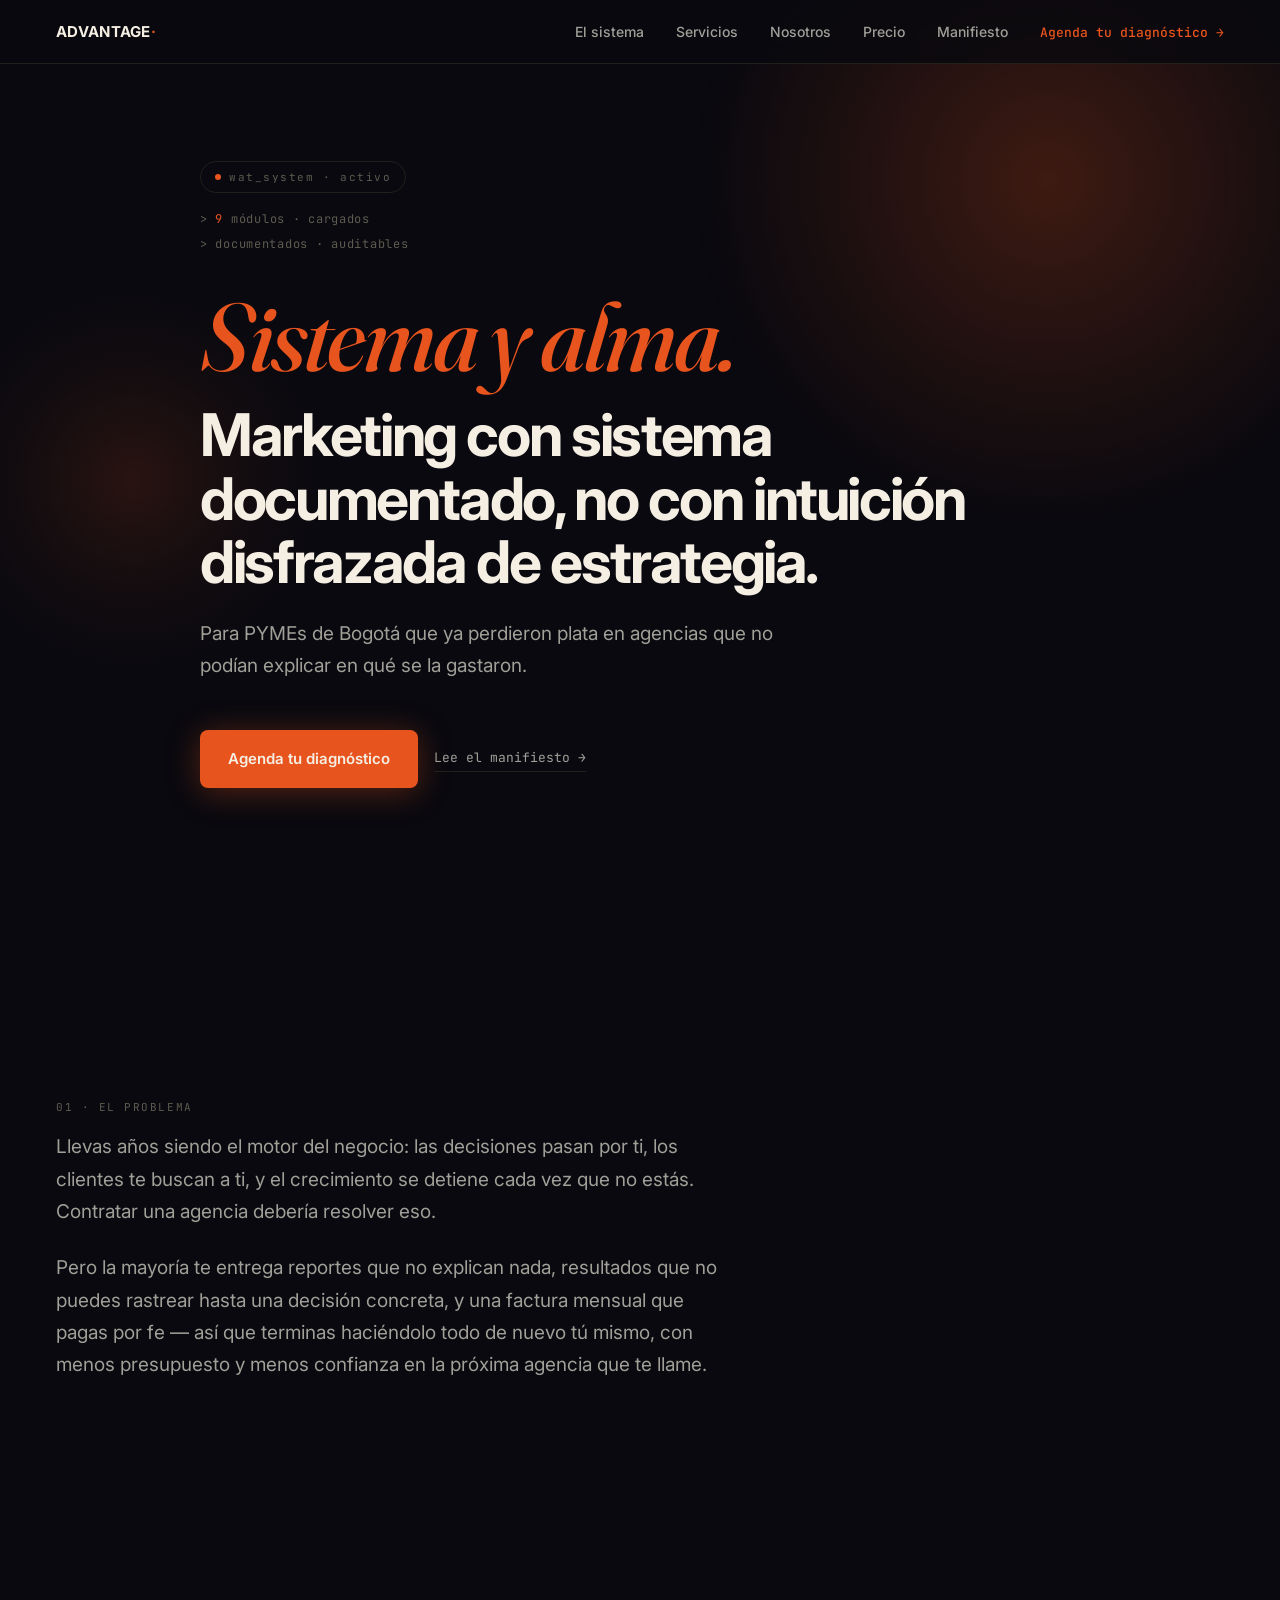
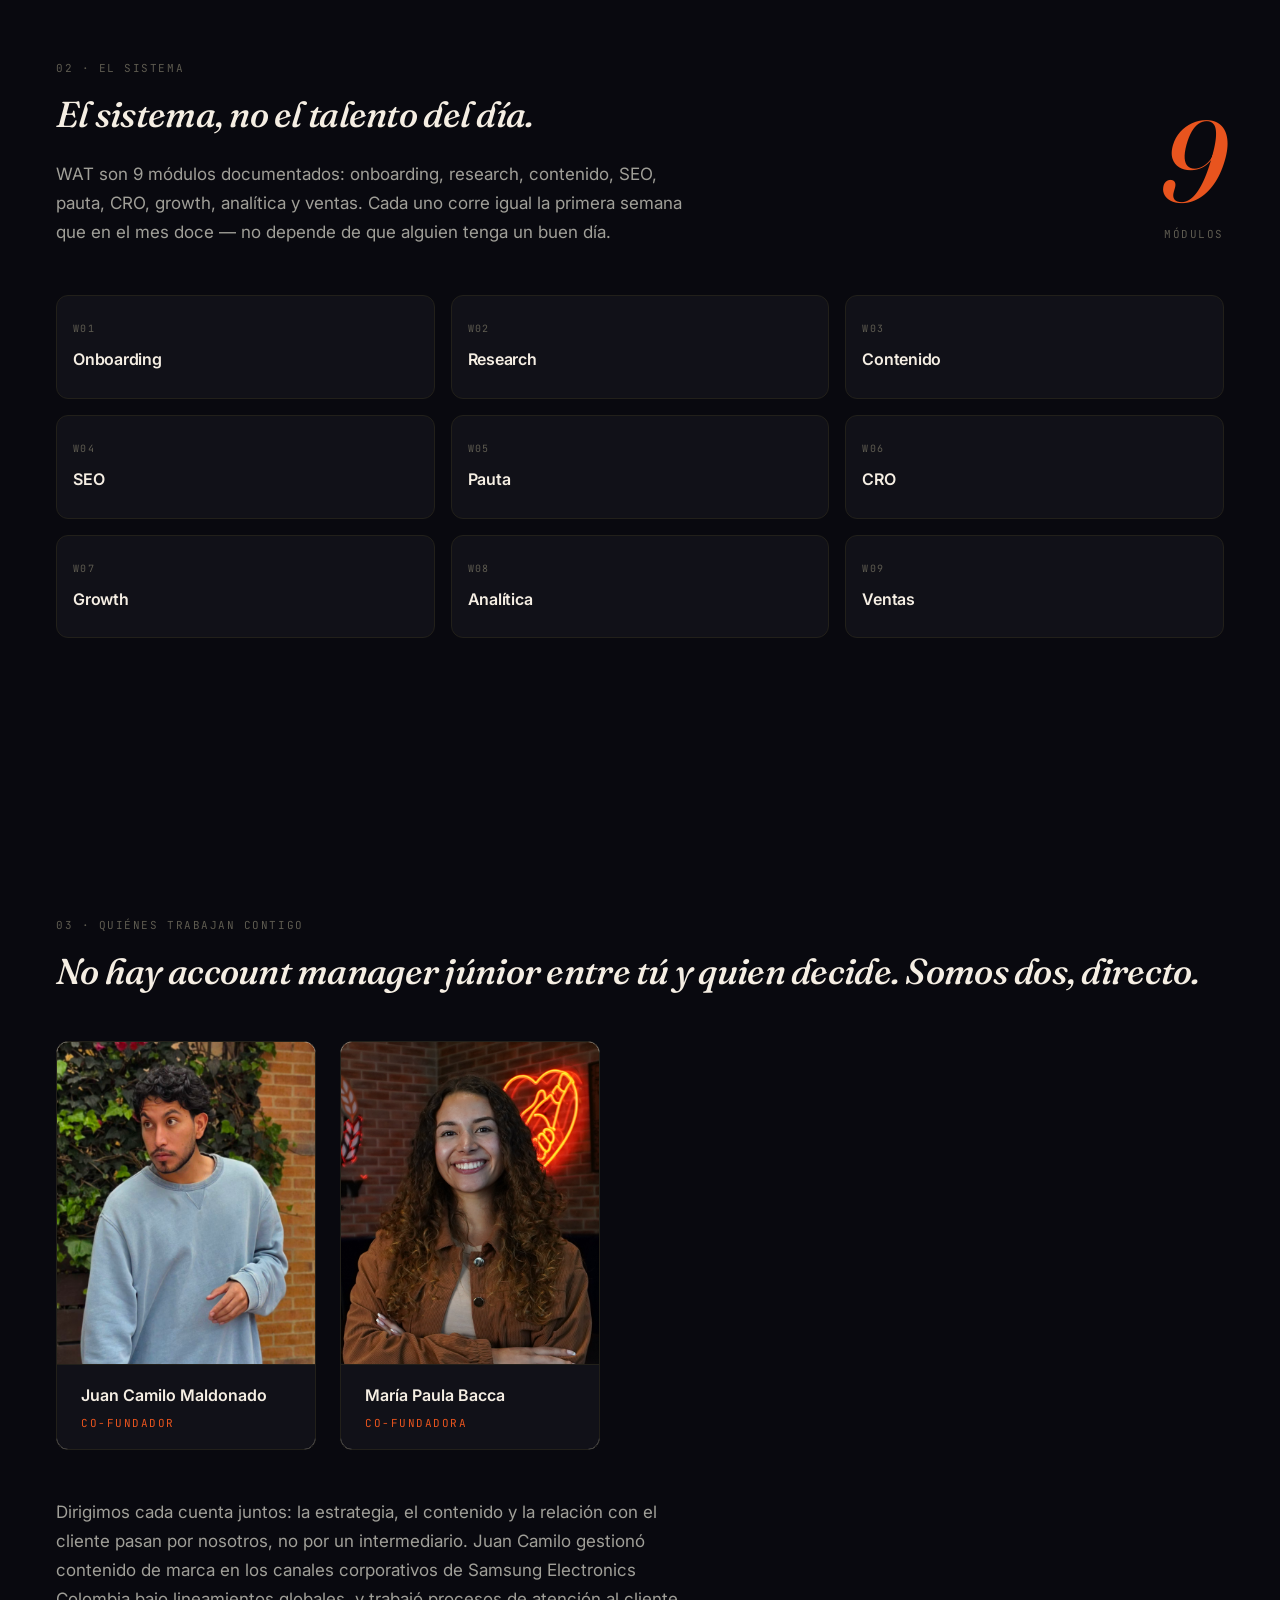
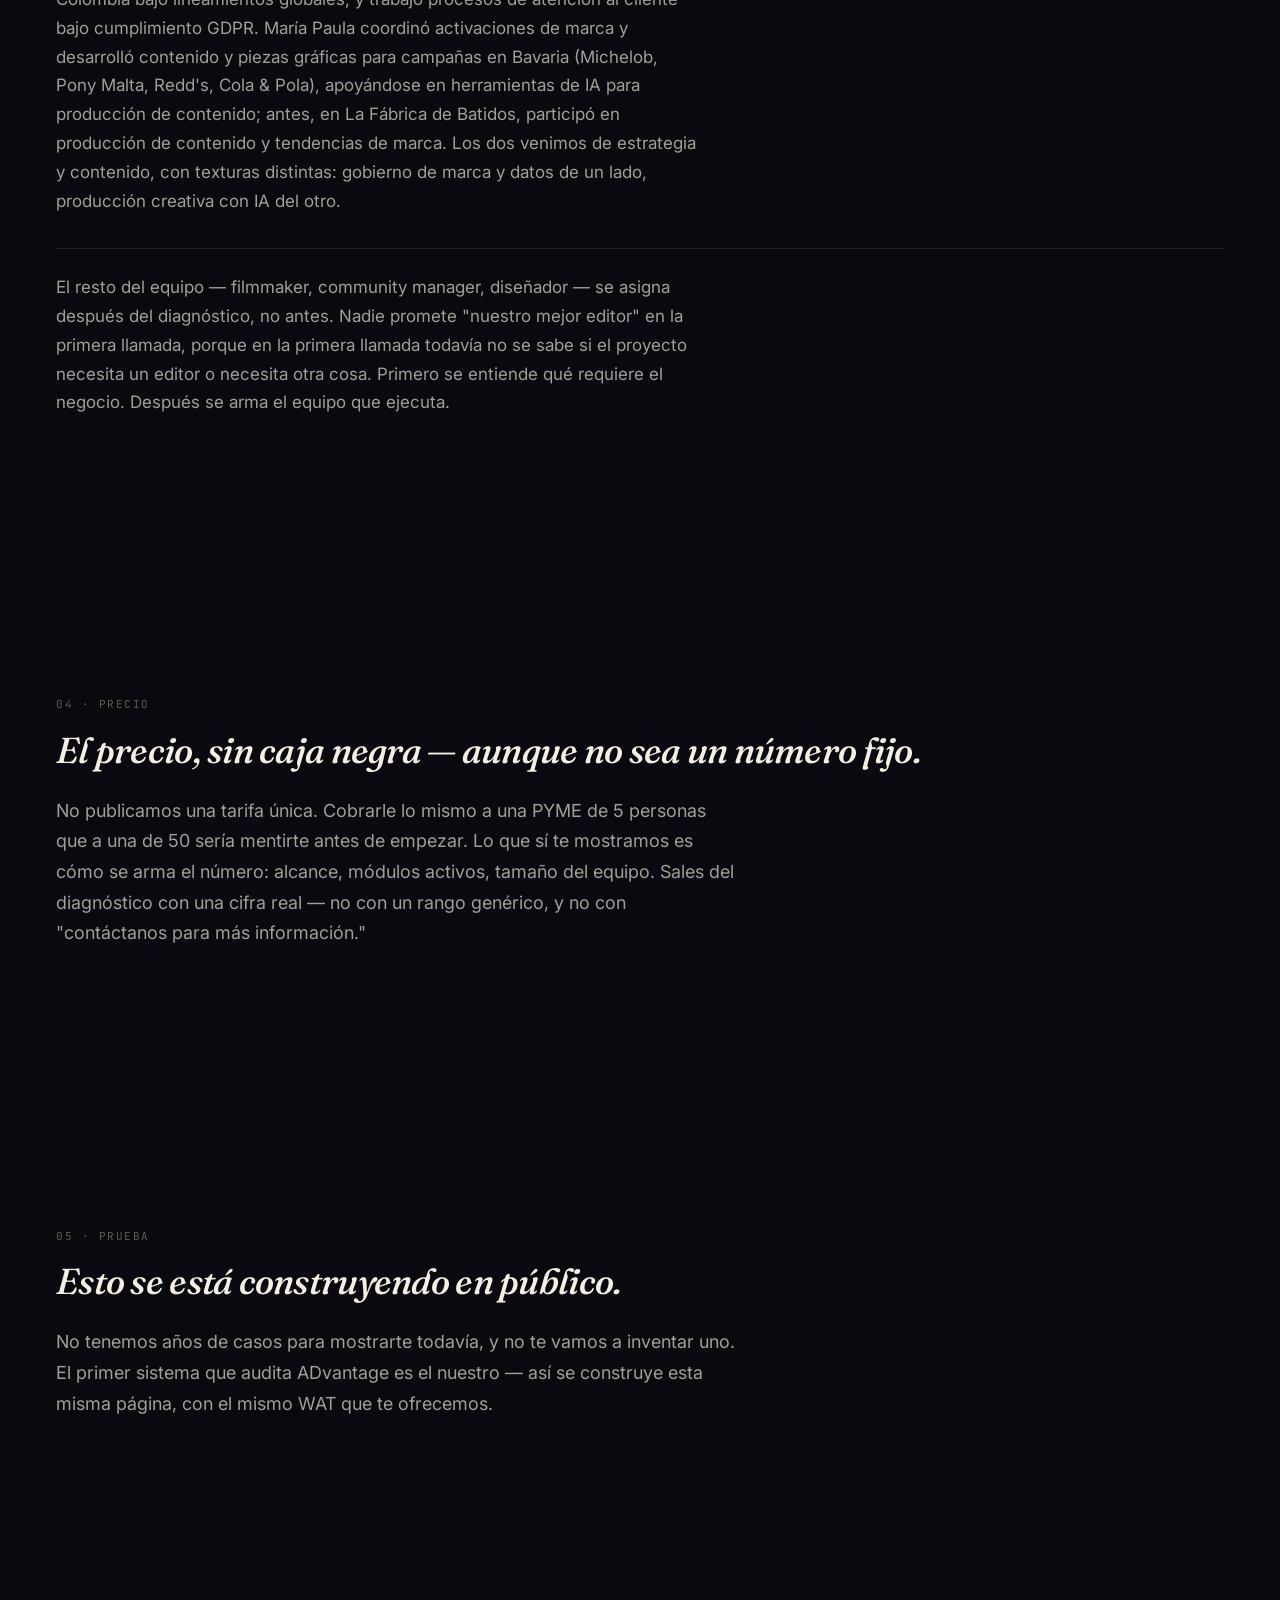
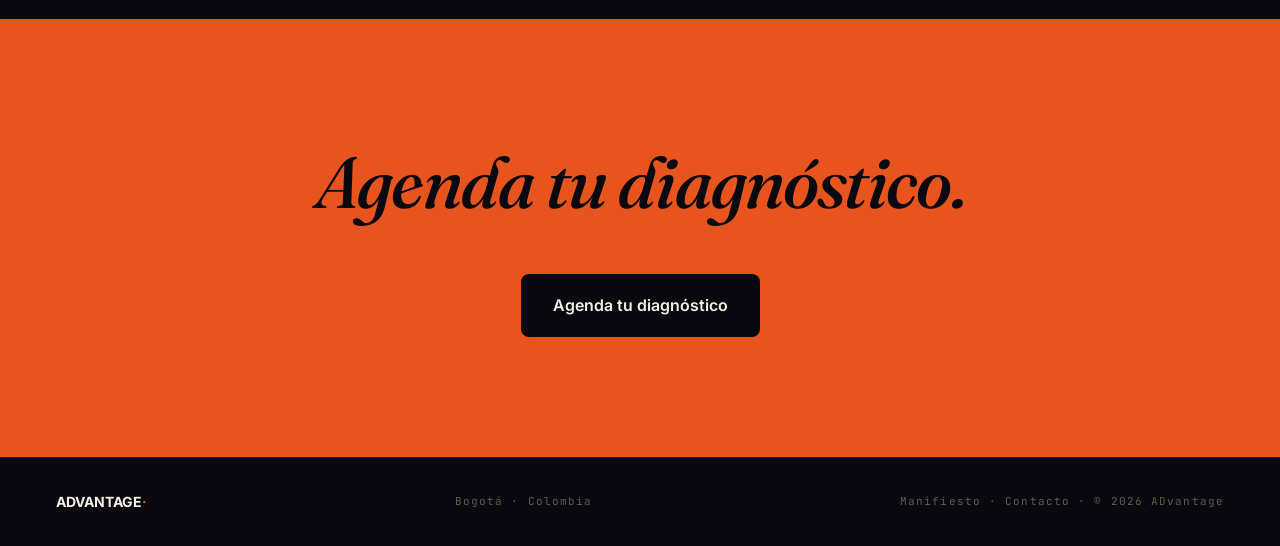
==== index.html @ fda3304f "Preparar el sitio para publicar en Netlify - Open Graph + canonical en las 10 páginas públicas, con " ====
<!DOCTYPE html>
<html lang="es">
<head>
<meta charset="UTF-8">
<meta name="viewport" content="width=device-width, initial-scale=1.0">
<title>ADvantage · Sistema y alma</title>
<meta name="description" content="Sistema documentado, no intuición disfrazada de estrategia — para PYMEs de Bogotá que ya perdieron plata en marketing sin poder auditarlo.">
<!-- Open Graph / preview al compartir (WhatsApp, LinkedIn, etc.).
     El dominio va como placeholder: reemplazar TU-DOMINIO.netlify.app en las 10
     páginas de una sola pasada antes de publicar. Ver DEPLOY.md, paso 1. -->
<link rel="canonical" href="https://TU-DOMINIO.netlify.app/">
<meta property="og:type" content="website">
<meta property="og:site_name" content="ADvantage">
<meta property="og:locale" content="es_CO">
<meta property="og:url" content="https://TU-DOMINIO.netlify.app/">
<meta property="og:title" content="ADvantage · Sistema y alma">
<meta property="og:description" content="Sistema documentado, no intuición disfrazada de estrategia — para PYMEs de Bogotá que ya perdieron plata en marketing sin poder auditarlo.">
<meta property="og:image" content="https://TU-DOMINIO.netlify.app/assets/brand/og-image.png">
<meta property="og:image:width" content="1200">
<meta property="og:image:height" content="630">
<meta property="og:image:alt" content="ADvantage — Sistema y alma. Marketing con sistema documentado, no con intuición disfrazada de estrategia.">
<meta name="twitter:card" content="summary_large_image">
<meta name="twitter:title" content="ADvantage · Sistema y alma">
<meta name="twitter:description" content="Sistema documentado, no intuición disfrazada de estrategia — para PYMEs de Bogotá que ya perdieron plata en marketing sin poder auditarlo.">
<meta name="twitter:image" content="https://TU-DOMINIO.netlify.app/assets/brand/og-image.png">

<link rel="icon" type="image/svg+xml" href="assets/brand/favicon.svg">

<!-- Fonts -->
<link rel="preconnect" href="https://fonts.googleapis.com">
<link rel="preconnect" href="https://fonts.gstatic.com" crossorigin>
<link href="https://fonts.googleapis.com/css2?family=Fraunces:ital,opsz,wght@0,9..144,500;1,9..144,500&family=Inter:wght@400;500;600;700&family=JetBrains+Mono:wght@400;500&display=swap" rel="stylesheet">

<!-- Chrome compartido del sitio (tokens, nav, footer, botones, tipografía) -->
<link rel="stylesheet" href="assets/css/shared.css">

<style>
/* ============================
   1 · Hero
============================ */
.hero {
  min-height: 100svh;
  display: flex; align-items: center;
  position: relative;
  padding-top: 128px; padding-bottom: var(--sp-3xl);
  margin-top: 0;
  overflow: hidden;
}
.hero-glow {
  position: absolute;
  top: -20%; right: -10%;
  width: 720px; height: 720px;
  border-radius: 50%;
  background: radial-gradient(circle, rgba(232,84,30,0.24) 0%, rgba(232,84,30,0.08) 45%, transparent 70%);
  pointer-events: none;
  will-change: transform;
}
/* Segunda capa: más chica y tensa, detrás del bloque de texto (que va a la
   izquierda) — ahí antes no llegaba nada de luz. Estática a propósito: no se
   anima, así que no lleva will-change ni la toca el parallax de #heroGlow. */
.hero-glow-2 {
  position: absolute;
  top: 30%; left: -6%;
  width: 420px; height: 420px;
  border-radius: 50%;
  background: radial-gradient(circle, rgba(232,84,30,0.14) 0%, rgba(232,84,30,0.04) 40%, transparent 68%);
  pointer-events: none;
}
.hero-inner { position: relative; z-index: 1; }
/* Componente .pill → shared.css */
.hero-badge { margin-bottom: var(--sp-md); }

/* Log de sistema — demuestra el sistema en vez de solo nombrarlo.
   aria-hidden: el dato ya está en el stat de abajo y en el body; así el lector
   de pantalla no anuncia los ">" ni los valores intermedios del contador. */
.hero-log {
  font-family: var(--mono); font-size: 12px; letter-spacing: 0.06em;
  color: var(--dim);
  margin-bottom: var(--sp-xl);
}
/* Solo los hijos directos son líneas — el <span class="val"> del contador va
   anidado y tiene que seguir siendo inline. */
.hero-log > span { display: block; }
.hero-log > span + span { margin-top: var(--sp-xs); }
.hero-log .val { color: var(--ember); }
.hero .display { margin-bottom: var(--sp-md); }
.hero h1 { max-width: 880px; margin-bottom: var(--sp-lg); }
.hero-sub {
  font-size: 19px;
  max-width: 600px;
  margin-bottom: var(--sp-2xl);
}
.hero-cta { display: flex; gap: var(--sp-md); align-items: center; flex-wrap: wrap; }

/* ============================
   2 · Problema
============================ */
.problema p {
  font-size: 19px;
  max-width: 680px;
}
.problema p + p { margin-top: var(--sp-lg); }
.problema p strong { color: var(--cream); }

/* ============================
   3 · Sistema (WAT)
============================ */
.sistema-head {
  display: grid;
  grid-template-columns: 1fr auto;
  gap: var(--sp-2xl);
  align-items: end;
  margin-bottom: var(--sp-2xl);
}
.sistema-head p { font-size: 17px; }
.stat {
  text-align: right;
  padding-left: var(--sp-xl);
}
.stat-val {
  font-family: var(--serif); font-style: italic; font-weight: 500;
  font-size: clamp(72px, 9vw, 120px);
  line-height: 1;
  color: var(--ember);
  display: block;
}
.stat-label {
  font-family: var(--mono); font-size: 11px; letter-spacing: 0.14em;
  text-transform: uppercase;
  color: var(--dim);
}
.modulos-grid {
  display: grid;
  grid-template-columns: repeat(3, 1fr);
  gap: var(--sp-md);
}
.modulo-card {
  background: var(--ink);
  border: 1px solid var(--border);
  border-radius: 12px;
  padding: var(--sp-lg) var(--sp-md);
  transition: background 0.2s ease, border-color 0.2s ease; /* hover lift-sutil: solo background + borde ember, sin translateY */
}
.modulo-card:hover {
  background: var(--ember-shadow);
  border-color: var(--ember);
}
.modulo-card .codigo {
  font-family: var(--mono); font-size: 10px; letter-spacing: 0.14em;
  color: var(--dim);
  display: block; margin-bottom: var(--sp-sm);
}
.modulo-card .nombre {
  font-weight: 600; font-size: 16px; letter-spacing: -0.015em;
  color: var(--cream);
}
@media (max-width: 900px) { .modulos-grid { grid-template-columns: repeat(2, 1fr); } }
@media (max-width: 560px) {
  .modulos-grid { grid-template-columns: 1fr; }
  .sistema-head { grid-template-columns: 1fr; align-items: start; }
  .stat { text-align: left; padding-left: 0; }
}

/* ============================
   4 · Quiénes trabajan contigo
============================ */
/* Dos cards de co-fundadores, mismo peso — ninguna va primero */
.equipo-cards {
  display: grid;
  grid-template-columns: repeat(2, minmax(0, 260px));
  gap: var(--sp-lg);
  margin-top: var(--sp-2xl);
  margin-bottom: var(--sp-2xl);
}
/* Card de persona (.equipo-card / .equipo-foto / .equipo-card-info) → shared.css */
.equipo-bio p + p { margin-top: var(--sp-lg); }
.equipo-bio .como-se-arma {
  margin-top: var(--sp-xl);
  padding-top: var(--sp-lg);
  border-top: 1px solid var(--border);
}
@media (max-width: 640px) {
  .equipo-cards { grid-template-columns: 1fr; max-width: 260px; }
}

/* ============================
   5 · Precio  ·  6 · Prueba
============================ */
.precio p, .prueba p { font-size: 18px; max-width: 680px; }

/* Cierre (bloque Ember) → shared.css */
</style>
</head>
<body>

<!-- Nav -->
<nav class="nav" role="navigation" aria-label="Navegación principal">
  <a href="index.html" class="nav-logo" aria-label="ADvantage inicio">ADVANTAGE<span class="dot">·</span></a>
  <ul class="nav-links" role="list">
    <li><a href="sistema-wat.html">El sistema</a></li>
    <li><a href="servicios.html">Servicios</a></li>
    <li><a href="nosotros.html">Nosotros</a></li>
    <li><a href="#precio">Precio</a></li>
    <li><a href="manifiesto.html">Manifiesto</a></li>
    <li><a href="https://wa.me/573155971878?text=Hola%2C%20quiero%20agendar%20mi%20diagn%C3%B3stico%20con%20ADvantage.%0A%0ANegocio%3A%20%0ATama%C3%B1o%20del%20equipo%3A%20%0APrincipal%20reto%3A%20" target="_blank" rel="noopener noreferrer" class="nav-cta">Agenda tu diagnóstico →</a></li>
  </ul>
  <button class="nav-hamburger" id="hamburger" aria-label="Menú" aria-expanded="false" aria-controls="mobileNav">
    <span></span><span></span><span></span>
  </button>
</nav>
<div class="mobile-nav" id="mobileNav" role="navigation" aria-label="Navegación móvil">
  <a href="sistema-wat.html">El sistema</a>
  <a href="servicios.html">Servicios</a>
  <a href="nosotros.html">Nosotros</a>
  <a href="#precio">Precio</a>
  <a href="manifiesto.html">Manifiesto</a>
  <a href="https://wa.me/573155971878?text=Hola%2C%20quiero%20agendar%20mi%20diagn%C3%B3stico%20con%20ADvantage.%0A%0ANegocio%3A%20%0ATama%C3%B1o%20del%20equipo%3A%20%0APrincipal%20reto%3A%20" target="_blank" rel="noopener noreferrer" class="mobile-cta">Agenda tu diagnóstico →</a>
</div>

<!-- 1 · Hero -->
<section class="hero" id="hero" aria-labelledby="hero-heading">
  <div class="hero-glow" id="heroGlow" aria-hidden="true"></div>
  <div class="hero-glow-2" aria-hidden="true"></div>
  <div class="wrap hero-inner">
    <div class="pill hero-badge" data-anim="hero">
      <span class="pulse" aria-hidden="true"></span>
      wat_system · activo
    </div>
    <div class="hero-log" data-anim="hero" aria-hidden="true">
      <span>&gt; <span class="val" data-countup>9</span> módulos · cargados</span>
      <span>&gt; documentados · auditables</span>
    </div>
    <span class="display" data-anim="hero">Sistema y alma.</span>
    <h1 id="hero-heading" data-anim="hero">Marketing con sistema documentado, no con intuición disfrazada de estrategia.</h1>
    <p class="hero-sub" data-anim="hero">Para PYMEs de Bogotá que ya perdieron plata en agencias que no podían explicar en qué se la gastaron.</p>
    <div class="hero-cta" data-anim="hero">
      <a href="https://wa.me/573155971878?text=Hola%2C%20quiero%20agendar%20mi%20diagn%C3%B3stico%20con%20ADvantage.%0A%0ANegocio%3A%20%0ATama%C3%B1o%20del%20equipo%3A%20%0APrincipal%20reto%3A%20" target="_blank" rel="noopener noreferrer" class="btn-primary">Agenda tu diagnóstico</a>
      <a href="manifiesto.html" class="btn-ghost">Lee el manifiesto →</a>
    </div>
  </div>
</section>

<!-- 2 · Problema -->
<section class="problema" id="problema" aria-label="El problema">
  <div class="wrap">
    <span class="label">01 · El problema</span>
    <p data-anim="parrafo">Llevas años siendo el motor del negocio: las decisiones pasan por ti, los clientes te buscan a ti, y el crecimiento se detiene cada vez que no estás. Contratar una agencia debería resolver eso.</p>
    <p data-anim="parrafo">Pero la mayoría te entrega reportes que no explican nada, resultados que no puedes rastrear hasta una decisión concreta, y una factura mensual que pagas por fe — así que terminas haciéndolo todo de nuevo tú mismo, con menos presupuesto y menos confianza en la próxima agencia que te llame.</p>
  </div>
</section>

<!-- 3 · Sistema (WAT) -->
<section class="sistema" id="sistema" aria-labelledby="sistema-heading">
  <div class="wrap">
    <span class="label">02 · El sistema</span>
    <div class="sistema-head">
      <div data-anim="reveal">
        <h2 id="sistema-heading">El sistema, no el talento del día.</h2>
        <p>WAT son 9 módulos documentados: onboarding, research, contenido, SEO, pauta, CRO, growth, analítica y ventas. Cada uno corre igual la primera semana que en el mes doce — no depende de que alguien tenga un buen día.</p>
      </div>
      <div class="stat" data-anim="reveal">
        <span class="stat-val" id="statModulos" data-countup aria-label="9 módulos">9</span>
        <span class="stat-label">módulos</span>
      </div>
    </div>
    <div class="modulos-grid" data-anim="grid">
      <div class="modulo-card"><span class="codigo">W01</span><span class="nombre">Onboarding</span></div>
      <div class="modulo-card"><span class="codigo">W02</span><span class="nombre">Research</span></div>
      <div class="modulo-card"><span class="codigo">W03</span><span class="nombre">Contenido</span></div>
      <div class="modulo-card"><span class="codigo">W04</span><span class="nombre">SEO</span></div>
      <div class="modulo-card"><span class="codigo">W05</span><span class="nombre">Pauta</span></div>
      <div class="modulo-card"><span class="codigo">W06</span><span class="nombre">CRO</span></div>
      <div class="modulo-card"><span class="codigo">W07</span><span class="nombre">Growth</span></div>
      <div class="modulo-card"><span class="codigo">W08</span><span class="nombre">Analítica</span></div>
      <div class="modulo-card"><span class="codigo">W09</span><span class="nombre">Ventas</span></div>
    </div>
  </div>
</section>

<!-- 4 · Quiénes trabajan contigo -->
<section class="equipo" id="equipo" aria-labelledby="equipo-heading">
  <div class="wrap">
    <span class="label">03 · Quiénes trabajan contigo</span>
    <h2 id="equipo-heading" data-anim="reveal">No hay account manager júnior entre tú y quien decide. Somos dos, directo.</h2>
    <div class="equipo-cards">
      <div class="equipo-card" data-anim="reveal">
        <div class="equipo-foto">
          <span class="placeholder-iniciales" aria-hidden="true">JM</span>
          <img src="assets/team/juan-camilo.png" alt="Juan Camilo Maldonado, co-fundador de ADvantage" onerror="this.style.display='none'">
        </div>
        <div class="equipo-card-info">
          <span class="nombre">Juan Camilo Maldonado</span>
          <span class="rol">Co-fundador</span>
        </div>
      </div>
      <div class="equipo-card" data-anim="reveal">
        <div class="equipo-foto">
          <span class="badge-iniciales" aria-hidden="true"><span>MB</span></span>
          <img src="assets/team/maria-paula.png" alt="María Paula Bacca, co-fundadora de ADvantage" onerror="this.style.display='none'">
        </div>
        <div class="equipo-card-info">
          <span class="nombre">María Paula Bacca</span>
          <span class="rol">Co-fundadora</span>
        </div>
      </div>
    </div>
    <div class="equipo-bio" data-anim="reveal">
      <p>Dirigimos cada cuenta juntos: la estrategia, el contenido y la relación con el cliente pasan por nosotros, no por un intermediario. Juan Camilo gestionó contenido de marca en los canales corporativos de Samsung Electronics Colombia bajo lineamientos globales, y trabajó procesos de atención al cliente bajo cumplimiento GDPR. María Paula coordinó activaciones de marca y desarrolló contenido y piezas gráficas para campañas en Bavaria (Michelob, Pony Malta, Redd's, Cola &amp; Pola), apoyándose en herramientas de IA para producción de contenido; antes, en La Fábrica de Batidos, participó en producción de contenido y tendencias de marca. Los dos venimos de estrategia y contenido, con texturas distintas: gobierno de marca y datos de un lado, producción creativa con IA del otro.</p>
      <div class="como-se-arma">
        <p>El resto del equipo — filmmaker, community manager, diseñador — se asigna después del diagnóstico, no antes. Nadie promete "nuestro mejor editor" en la primera llamada, porque en la primera llamada todavía no se sabe si el proyecto necesita un editor o necesita otra cosa. Primero se entiende qué requiere el negocio. Después se arma el equipo que ejecuta.</p>
      </div>
    </div>
  </div>
</section>

<!-- 5 · Objeción de precio -->
<section class="precio" id="precio" aria-labelledby="precio-heading">
  <div class="wrap">
    <span class="label">04 · Precio</span>
    <div data-anim="reveal">
      <h2 id="precio-heading">El precio, sin caja negra — aunque no sea un número fijo.</h2>
      <p>No publicamos una tarifa única. Cobrarle lo mismo a una PYME de 5 personas que a una de 50 sería mentirte antes de empezar. Lo que sí te mostramos es cómo se arma el número: alcance, módulos activos, tamaño del equipo. Sales del diagnóstico con una cifra real — no con un rango genérico, y no con "contáctanos para más información."</p>
    </div>
  </div>
</section>

<!-- 6 · Prueba -->
<section class="prueba" id="prueba" aria-labelledby="prueba-heading">
  <div class="wrap">
    <span class="label">05 · Prueba</span>
    <div data-anim="rise">
      <h2 id="prueba-heading">Esto se está construyendo en público.</h2>
      <p>No tenemos años de casos para mostrarte todavía, y no te vamos a inventar uno. El primer sistema que audita ADvantage es el nuestro — así se construye esta misma página, con el mismo WAT que te ofrecemos.</p>
    </div>
  </div>
</section>

<!-- 7 · Cierre — bloque Ember -->
<section class="cierre" id="contacto" aria-labelledby="cierre-heading">
  <div class="wrap" data-anim="rise">
    <h2 id="cierre-heading">Agenda tu diagnóstico.</h2>
    <a href="https://wa.me/573155971878?text=Hola%2C%20quiero%20agendar%20mi%20diagn%C3%B3stico%20con%20ADvantage.%0A%0ANegocio%3A%20%0ATama%C3%B1o%20del%20equipo%3A%20%0APrincipal%20reto%3A%20" target="_blank" rel="noopener noreferrer" class="btn-void">Agenda tu diagnóstico</a>
  </div>
</section>

<footer>
  <div class="wrap">
    <span class="foot-logo">ADVANTAGE<span class="dot">·</span></span>
    <span class="foot-meta">Bogotá · Colombia</span>
    <span class="foot-meta"><a href="manifiesto.html">Manifiesto</a> · <a href="contacto.html">Contacto</a> · © 2026 ADvantage</span>
  </div>
</footer>

<!-- GSAP 3.12.5 — vendoreado en el repo (sin CDN de terceros en runtime) -->
<script src="assets/vendor/gsap.min.js"></script>
<script src="assets/vendor/ScrollTrigger.min.js"></script>
<script src="assets/js/site.js"></script>
</body>
</html>
---- assets/css/shared.css ----
/* ============================
   ADvantage — chrome compartido del sitio
   Tokens: docs/web-spec/ADvantage_BRAND_TOKENS.md (Manual de Marca v1.0, 04-A Ember Oscuro)
   Extraído de index.html al construir la segunda página (manifiesto.html).
============================ */
:root {
  --void:         #09090F;
  --ink:          #111118;
  --ember-shadow: #18160F;
  --ember:        #E8541E;
  --ember-hover:  #FF6B35;
  --cream:        #F5EEE3;
  --muted:        #A09F98;
  --dim:          #5E5B50;
  --border:       #22201A;

  --sans:  'Inter', sans-serif;
  --serif: 'Fraunces', serif;
  --mono:  'JetBrains Mono', monospace;

  /* Spacing — base 8px */
  --sp-xs:  4px;
  --sp-sm:  8px;
  --sp-md:  16px;
  --sp-lg:  24px;
  --sp-xl:  32px;
  --sp-2xl: 48px;
  --sp-3xl: 80px;
  --sp-4xl: 120px;

  --page-px: 56px;
  --max-w:   1280px;
}
@media (max-width: 768px) {
  :root { --page-px: 24px; }
}

*, *::before, *::after { margin: 0; padding: 0; box-sizing: border-box; }
html { scroll-behavior: smooth; }

body {
  background: var(--void);
  color: var(--cream);
  font-family: var(--sans);
  font-size: 17px;
  line-height: 1.7; /* BODY 170% */
  overflow-x: hidden;
}

.wrap {
  max-width: var(--max-w);
  margin: 0 auto;
  padding-left: var(--page-px);
  padding-right: var(--page-px);
}

section { padding-top: var(--sp-3xl); padding-bottom: var(--sp-3xl); scroll-margin-top: 64px; }
section + section { margin-top: var(--sp-4xl); }

::selection { background: var(--ember); color: var(--cream); }

/* ============================
   Tipografía — escala del manual
============================ */
.display {
  font-family: var(--serif);
  font-style: italic;
  font-weight: 500;
  font-size: clamp(48px, 8vw, 96px);
  line-height: 1.05;
  letter-spacing: -0.025em; /* -2.5% */
  color: var(--ember);
  display: block;
}
h1 {
  font-family: var(--sans);
  font-weight: 700;
  font-size: clamp(34px, 4.6vw, 60px);
  line-height: 1.08;
  letter-spacing: -0.04em; /* -4% */
  color: var(--cream);
}
h2 {
  font-family: var(--serif);
  font-style: italic;
  font-weight: 500;
  font-size: clamp(28px, 3.2vw, 36px);
  line-height: 1.2;
  letter-spacing: -0.02em; /* -2% */
  color: var(--cream);
  margin-bottom: var(--sp-lg);
}
h3 {
  font-family: var(--sans);
  font-weight: 600;
  font-size: 22px;
  letter-spacing: -0.015em; /* -1.5% */
  color: var(--cream);
}
.label {
  font-family: var(--mono);
  font-size: 11px;
  line-height: 1.4;
  letter-spacing: 0.14em;
  text-transform: uppercase;
  color: var(--dim);
  display: block;
  margin-bottom: var(--sp-md);
}
p { color: var(--muted); max-width: 640px; }
p strong { color: var(--cream); font-weight: 500; }

/* ============================
   Nav
============================ */
.nav {
  position: fixed; top: 0; left: 0; right: 0; z-index: 100;
  display: flex; justify-content: space-between; align-items: center;
  height: 64px;
  padding: 0 var(--page-px);
  background: color-mix(in srgb, var(--void) 82%, transparent);
  backdrop-filter: blur(12px);
  -webkit-backdrop-filter: blur(12px);
  border-bottom: 1px solid var(--border);
}
.nav-logo {
  font-family: var(--sans); font-weight: 700;
  font-size: 15px; letter-spacing: 0.02em;
  color: var(--cream); text-decoration: none;
}
/* El punto Ember del wordmark parpadea: el manual lo define como "indica el
   sistema activo, como un cursor... running" — el parpadeo es coherencia con su
   propio significado. Solo opacidad; color, tamaño y posición no se tocan. */
.nav-logo .dot {
  color: var(--ember);
  animation: blink-dot 1.8s ease-in-out infinite;
}
@keyframes blink-dot {
  0%, 100% { opacity: 1; }
  50%      { opacity: 0.3; }
}
.nav-links {
  display: flex; gap: var(--sp-xl); align-items: center;
  list-style: none;
}
.nav-links a {
  color: var(--muted); text-decoration: none;
  font-size: 14px; font-weight: 500;
  transition: color 0.2s ease;
}
.nav-links a:hover { color: var(--cream); }
.nav-links a[aria-current="page"] {
  color: var(--cream);
  border-bottom: 1px solid var(--ember);
  padding-bottom: 2px;
}
.nav-links a.nav-cta {
  color: var(--ember);
  font-family: var(--mono); font-size: 13px;
}
.nav-links a.nav-cta:hover { color: var(--ember-hover); }
.nav-hamburger {
  display: none;
  background: none; border: none; cursor: pointer;
  width: 40px; height: 40px;
  flex-direction: column; justify-content: center; align-items: center; gap: 5px;
}
.nav-hamburger span {
  display: block; width: 20px; height: 1.5px;
  background: var(--cream);
  transition: transform 0.2s ease, opacity 0.2s ease;
}
.mobile-nav {
  position: fixed; inset: 64px 0 auto 0; z-index: 99;
  background: var(--ink);
  border-bottom: 1px solid var(--border);
  display: none; flex-direction: column;
  padding: var(--sp-lg) var(--page-px);
  gap: var(--sp-md);
}
.mobile-nav.open { display: flex; }
.mobile-nav a {
  color: var(--muted); text-decoration: none;
  font-size: 16px; padding: var(--sp-sm) 0;
}
.mobile-nav a[aria-current="page"] { color: var(--cream); }
.mobile-nav a.mobile-cta { color: var(--ember); font-family: var(--mono); font-size: 14px; }
@media (max-width: 768px) {
  .nav-links { display: none; }
  .nav-hamburger { display: flex; }
}

/* ============================
   Botones
============================ */
.btn-primary {
  display: inline-flex; align-items: center; gap: var(--sp-sm);
  background: var(--ember); color: var(--cream);
  padding: 16px 28px; border-radius: 8px;
  font-weight: 600; font-size: 15px; text-decoration: none;
  box-shadow: 0 4px 32px rgba(232,84,30,0.35);
  transition: background 0.2s ease, transform 0.2s ease, box-shadow 0.2s ease;
}
.btn-primary:hover {
  background: var(--ember-hover);
  transform: translateY(-2px); /* lift reservado para CTAs */
  box-shadow: 0 8px 40px rgba(232,84,30,0.35);
}
.btn-ghost {
  display: inline-flex; align-items: center; gap: var(--sp-sm);
  color: var(--muted); text-decoration: none;
  font-family: var(--mono); font-size: 13px;
  padding-bottom: 2px;
  border-bottom: 1px solid var(--border);
  transition: color 0.2s ease, border-color 0.2s ease;
}
.btn-ghost:hover { color: var(--cream); border-color: var(--muted); }
.btn-void {
  display: inline-flex; align-items: center; gap: var(--sp-sm);
  background: var(--void); color: var(--cream);
  padding: 18px 32px; border-radius: 8px;
  font-weight: 600; font-size: 16px; text-decoration: none;
  transition: background 0.2s ease, transform 0.2s ease;
}
.btn-void:hover { background: var(--ink); transform: translateY(-2px); }

/* ============================
   Bloque Entrega — "Entrega:" / "Qué te llevas:" (keyword mono + borde ember)
============================ */
.entrega {
  margin-top: var(--sp-lg);
  padding: var(--sp-md);
  background: var(--ink);
  border-left: 2px solid var(--ember);
  border-radius: 0 8px 8px 0;
  max-width: 680px;
  font-size: 15px;
  color: var(--muted);
}
.entrega .entrega-k {
  font-family: var(--mono); font-size: 11px; letter-spacing: 0.14em;
  text-transform: uppercase; color: var(--ember);
  margin-right: var(--sp-sm);
}

/* Badge Prerequisito — marca la card de Research (Sistema WAT y Servicios) */
.badge-prerequisito {
  font-family: var(--mono); font-size: 9px; letter-spacing: 0.14em;
  text-transform: uppercase;
  color: var(--void); background: var(--ember);
  border-radius: 100px; padding: 2px 10px;
}

/* ============================
   Pill — componente de tag/estado (hero del home, nodos de diagrama, metadata)
============================ */
.pill {
  display: inline-flex; align-items: center; gap: var(--sp-sm);
  font-family: var(--mono); font-size: 11px; letter-spacing: 0.14em;
  color: var(--dim);
  border: 1px solid var(--border); border-radius: 100px;
  padding: 6px 14px;
}
.pill .pulse {
  width: 6px; height: 6px; border-radius: 50%;
  background: var(--ember);
  animation: pulse 2.4s ease-in-out infinite;
}
@keyframes pulse {
  0%, 100% { opacity: 1; box-shadow: 0 0 0 0 rgba(232,84,30,0.5); }
  50%      { opacity: 0.6; box-shadow: 0 0 0 5px rgba(232,84,30,0); }
}

/* ============================
   Card de persona — retrato sobre Cream + franja de datos
============================ */
.equipo-card {
  background: var(--cream); /* fondo Cream de la card detrás de la foto (spec) */
  border: 1px solid var(--border);
  border-radius: 12px;
  overflow: hidden;
  transition: background 0.2s ease, border-color 0.2s ease; /* misma regla de cards que módulos WAT */
}
.equipo-card:hover { border-color: var(--ember); }
.equipo-foto {
  position: relative;
  aspect-ratio: 4 / 5;
  background: var(--cream);
  display: flex; align-items: center; justify-content: center;
}
.equipo-foto .placeholder-iniciales {
  font-family: var(--serif); font-style: italic; font-weight: 500;
  font-size: 96px; color: var(--ember);
  position: absolute; inset: 0;
  display: flex; align-items: center; justify-content: center;
}
.equipo-foto img {
  position: relative; z-index: 1;
  width: 100%; height: 100%;
  object-fit: cover; object-position: center top;
  display: block;
}
.equipo-card-info {
  padding: var(--sp-md) var(--sp-lg);
  background: var(--ink);
  border-top: 1px solid var(--border);
}
.equipo-card-info .nombre { font-weight: 600; font-size: 16px; color: var(--cream); }
.equipo-card-info .rol {
  font-family: var(--mono); font-size: 11px; letter-spacing: 0.14em;
  text-transform: uppercase; color: var(--ember);
  display: block; margin-top: var(--sp-xs);
}

/* Badge de iniciales — geometría del logo mark (cuadrado redondeado, Inter 700).
   Fallback mientras llega la foto real: basta con soltar el PNG en la ruta del <img>. */
.badge-iniciales {
  position: absolute; inset: 0;
  display: flex; align-items: center; justify-content: center;
}
.badge-iniciales span {
  display: flex; align-items: center; justify-content: center;
  width: 96px; height: 96px;
  background: var(--void);
  border-radius: 8px;
  font-family: var(--sans); font-weight: 700; font-size: 40px;
  letter-spacing: -0.02em;
  color: var(--ember);
}

/* ============================
   Principios — lista numerada (manifiesto, nosotros)
   Colores por token; el modo Cream del manifiesto los sobrescribe.
============================ */
.principios {
  list-style: none;
  max-width: 660px;
}
.principios li {
  display: grid;
  grid-template-columns: 44px 1fr;
  gap: var(--sp-md);
  padding: var(--sp-lg) 0;
  border-top: 1px solid var(--border);
}
.principios li:last-child {
  border-bottom: 1px solid var(--border);
}
.principios .num {
  font-family: var(--mono);
  font-size: 12px;
  font-weight: 500;
  letter-spacing: 0.1em;
  color: var(--ember);
  line-height: 2.1; /* alinea óptico con la primera línea del texto */
}
.principios p {
  color: var(--muted);
  font-size: 17px;
  max-width: none;
}
.principios p strong {
  color: var(--cream);
  font-weight: 600;
}

/* ============================
   Cierre — Bloque Ember (fondo sólido), CTA de máximo impacto
============================ */
.cierre {
  background: var(--ember);
  margin-top: var(--sp-4xl);
  padding-top: var(--sp-4xl); padding-bottom: var(--sp-4xl);
}
.cierre .wrap { text-align: center; }
.cierre h2 {
  font-size: clamp(40px, 6vw, 72px);
  color: var(--void);
  margin-bottom: var(--sp-2xl);
}

/* ============================
   Footer — banda Void en todas las páginas
============================ */
footer {
  background: var(--void);
  border-top: 1px solid var(--border);
  padding: var(--sp-xl) 0;
}
footer .wrap {
  display: flex; justify-content: space-between; align-items: center;
  flex-wrap: wrap; gap: var(--sp-md);
}
footer .foot-logo { font-weight: 700; font-size: 14px; color: var(--cream); }
footer .foot-logo .dot { color: var(--ember); }
footer .foot-meta {
  font-family: var(--mono); font-size: 11px; letter-spacing: 0.1em;
  color: var(--dim);
}
footer a { color: var(--dim); text-decoration: none; transition: color 0.2s ease; }
footer a:hover { color: var(--muted); }

/* ============================
   Motion — respeto a prefers-reduced-motion
============================ */
@media (prefers-reduced-motion: reduce) {
  html { scroll-behavior: auto; }
  .pill .pulse { animation: none; }
  .nav-logo .dot { animation: none; }
  *, *::before, *::after { transition-duration: 0.01ms !important; }
}
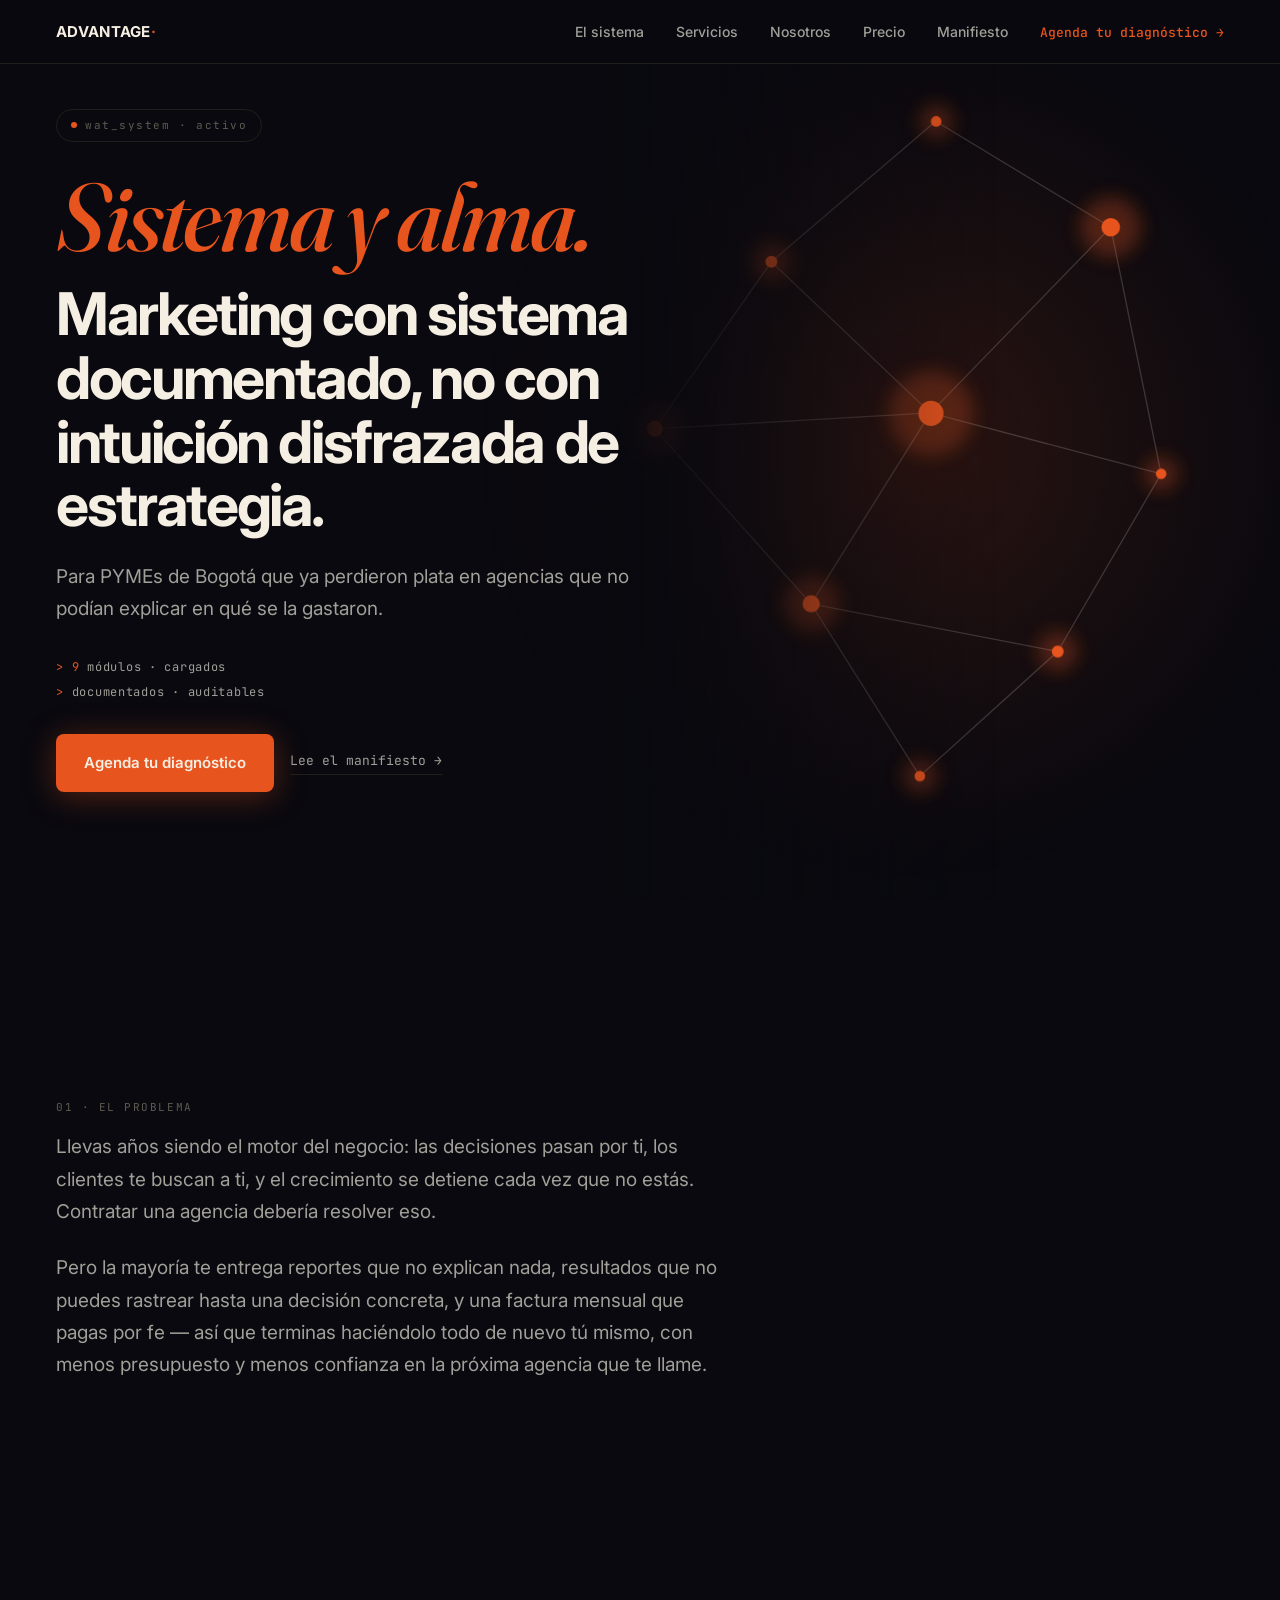
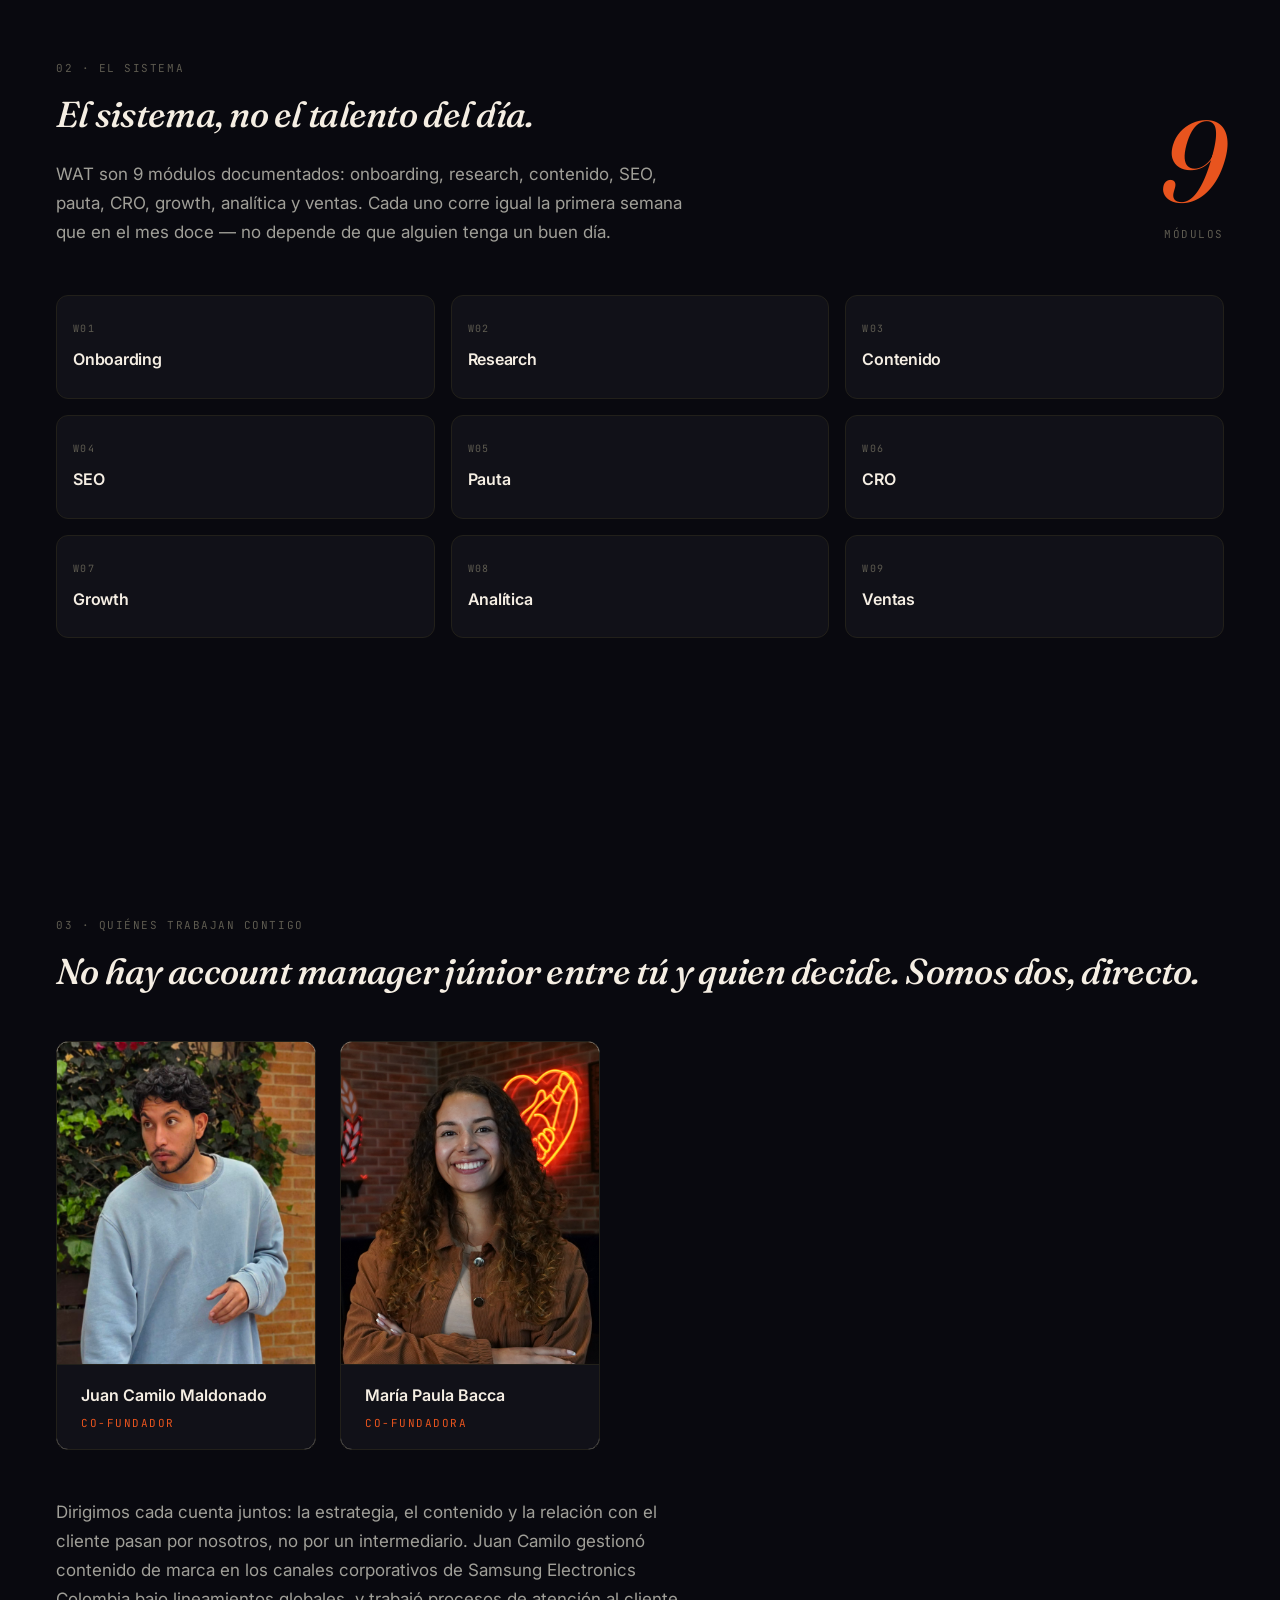
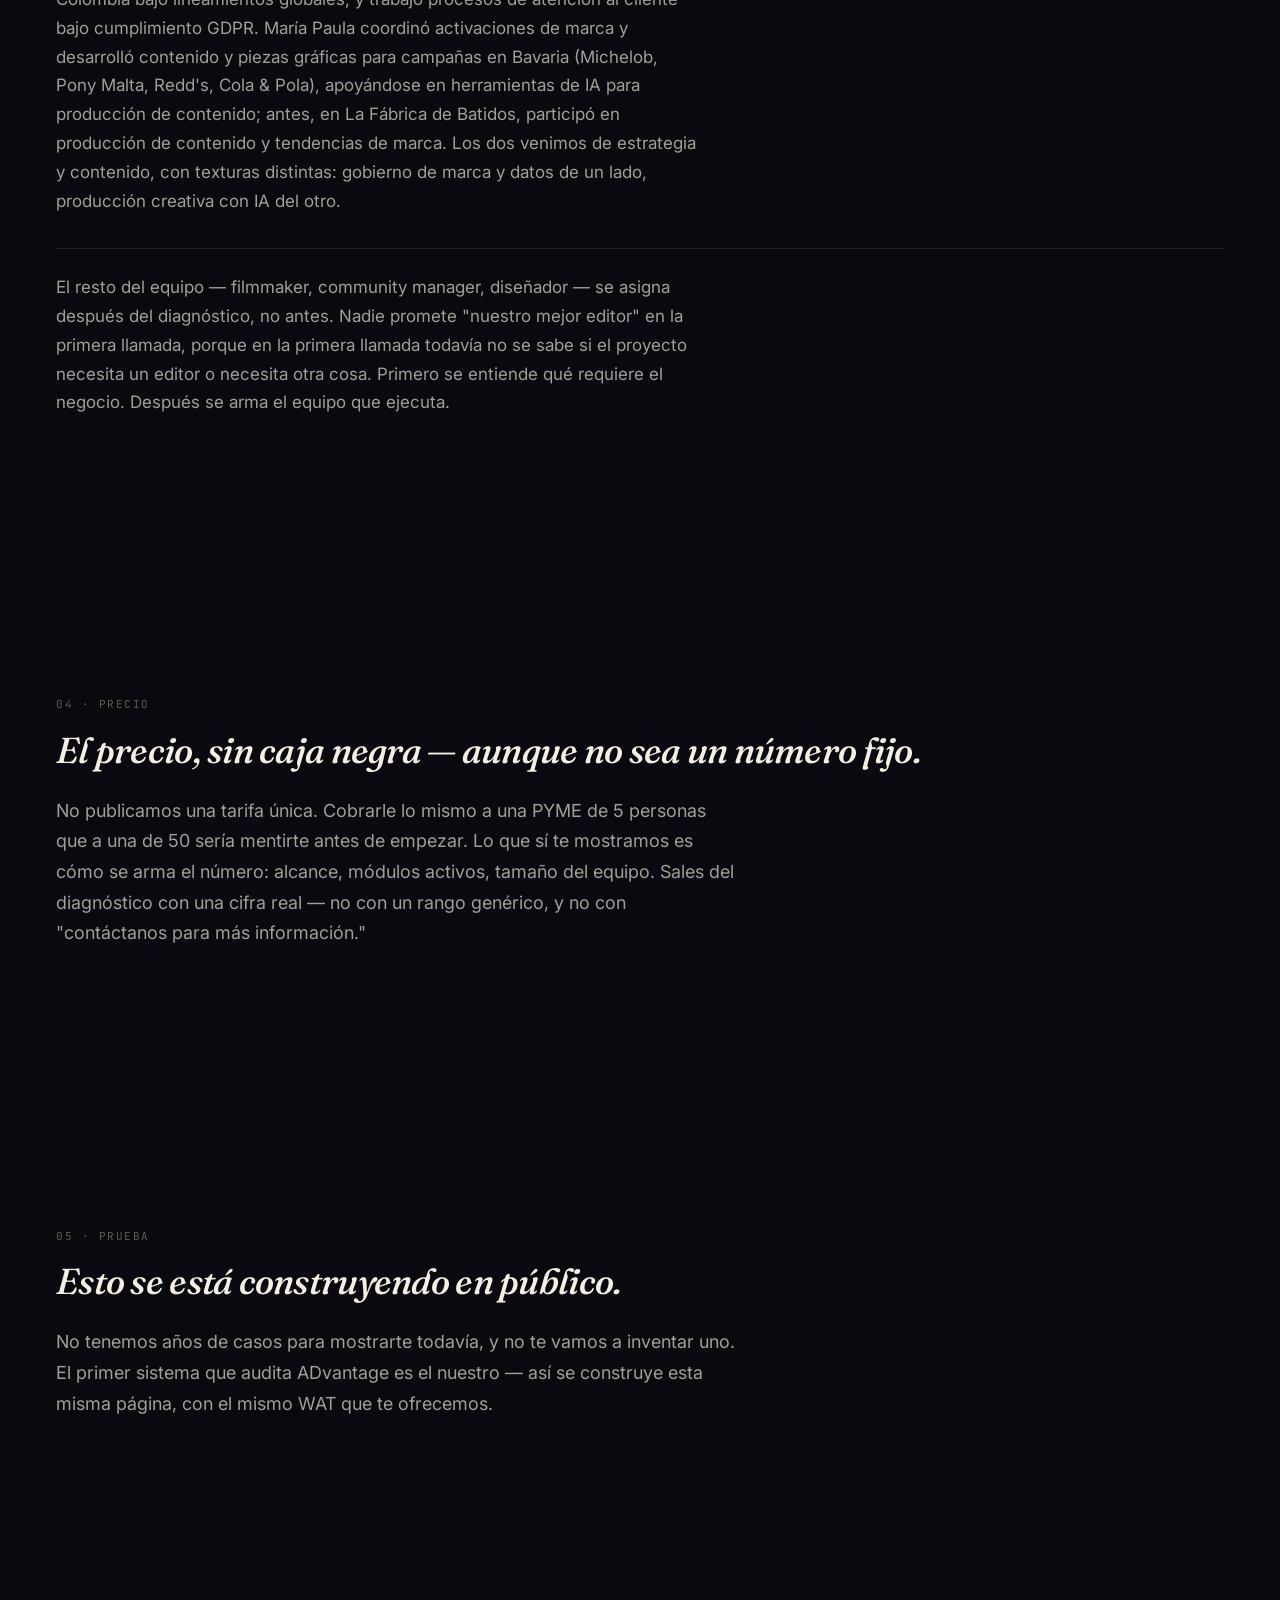
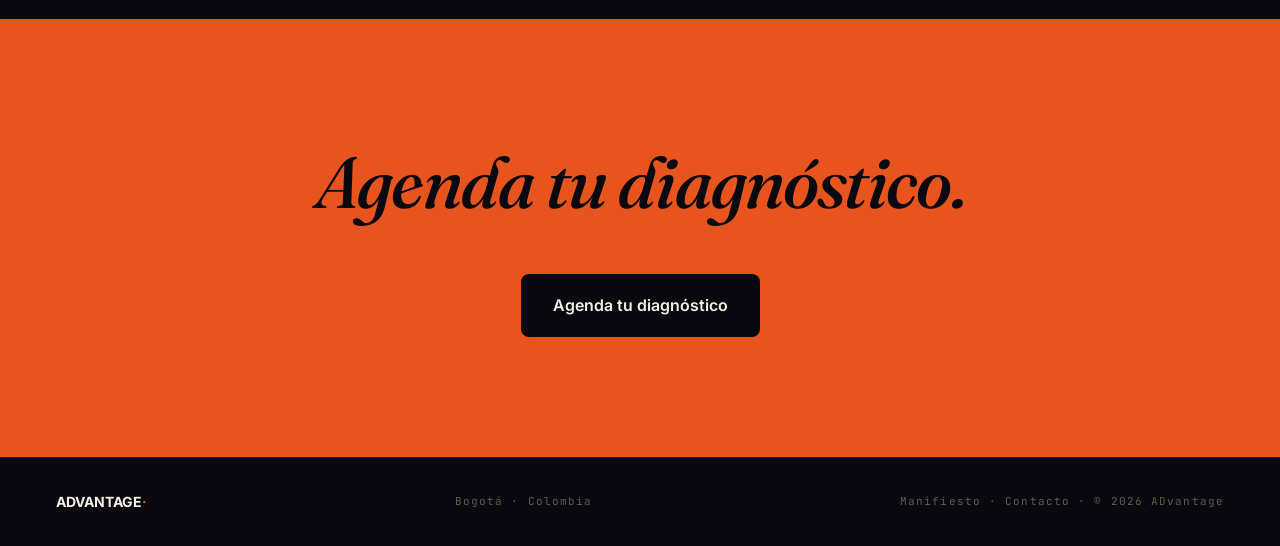
==== commit 56992dbb: "Hero de constelación WAT en el Home Reemplaza el hero de solo texto por la constelación de 9 nodos e" ====
--- a/index.html
+++ b/index.html
@@ -36,61 +36,117 @@
 
 <style>
 /* ============================
-   1 · Hero
+   1 · Hero — constelación WAT (9 nodos)
+   Los 9 módulos del sistema, dibujados: el hero deja de decir que hay un
+   sistema y pasa a mostrarlo. Tokens, .wrap, .pill y los botones salen de
+   shared.css — acá solo vive lo propio de la constelación.
 ============================ */
-.hero {
-  min-height: 100svh;
-  display: flex; align-items: center;
+.wat-hero {
   position: relative;
-  padding-top: 128px; padding-bottom: var(--sp-3xl);
-  margin-top: 0;
   overflow: hidden;
-}
-.hero-glow {
+  min-height: 640px;
+  height: 100svh;
+  background: var(--void);
+  color: var(--cream);
+  display: grid;
+  align-items: center;
+  isolation: isolate;
+  /* La regla global `section { padding: var(--sp-3xl) 0 }` de shared.css
+     también alcanza a este <section> y le metería 160px dentro del grid de
+     100svh. Se neutraliza acá; el respiro del nav lo da el centrado. */
+  padding-top: 0;
+  padding-bottom: 0;
+}
+
+/* ---------- Constelación (lado derecho) ---------- */
+.wat-hero__viz {
   position: absolute;
-  top: -20%; right: -10%;
-  width: 720px; height: 720px;
-  border-radius: 50%;
-  background: radial-gradient(circle, rgba(232,84,30,0.24) 0%, rgba(232,84,30,0.08) 45%, transparent 70%);
+  inset: 0 0 0 42%;
+  z-index: 0;
   pointer-events: none;
+}
+/* Los margin negativos son centrado geométrico (mitad del ancho/alto), no
+   spacing — por eso quedan fuera de la escala --sp-*. Se usa margin y no
+   translate(-50%,-50%) a propósito: GSAP anima este glow por x/y, que también
+   escribe en transform, y se pisarían. */
+.wat-hero__glow {
+  position: absolute;
+  left: 50%; top: 50%;
+  width: 900px; height: 900px;
+  margin: -450px 0 0 -450px;
+  background: radial-gradient(circle, rgba(232,84,30,.16) 0%, rgba(232,84,30,.06) 38%, transparent 68%);
   will-change: transform;
 }
-/* Segunda capa: más chica y tensa, detrás del bloque de texto (que va a la
-   izquierda) — ahí antes no llegaba nada de luz. Estática a propósito: no se
-   anima, así que no lleva will-change ni la toca el parallax de #heroGlow. */
-.hero-glow-2 {
+.wat-hero__svg {
   position: absolute;
-  top: 30%; left: -6%;
-  width: 420px; height: 420px;
-  border-radius: 50%;
-  background: radial-gradient(circle, rgba(232,84,30,0.14) 0%, rgba(232,84,30,0.04) 40%, transparent 68%);
-  pointer-events: none;
-}
-.hero-inner { position: relative; z-index: 1; }
-/* Componente .pill → shared.css */
-.hero-badge { margin-bottom: var(--sp-md); }
-
-/* Log de sistema — demuestra el sistema en vez de solo nombrarlo.
-   aria-hidden: el dato ya está en el stat de abajo y en el body; así el lector
-   de pantalla no anuncia los ">" ni los valores intermedios del contador. */
-.hero-log {
+  inset: 0;
+  width: 100%; height: 100%;
+  will-change: transform;
+}
+/* Degradado hacia Void — protege la legibilidad del texto sobre los nodos */
+.wat-hero__viz::after {
+  content: "";
+  position: absolute;
+  inset: 0;
+  background: linear-gradient(90deg, var(--void) 0%, rgba(9,9,15,.92) 14%, rgba(9,9,15,.35) 40%, transparent 62%);
+}
+.wat-hero__edge { stroke: var(--cream); stroke-width: 1; opacity: .18; fill: none; }
+.wat-hero__node { fill: var(--ember); transform-box: fill-box; transform-origin: center; }
+.wat-hero__halo { fill: var(--ember); opacity: .3; transform-box: fill-box; transform-origin: center; }
+.wat-hero__packet { fill: var(--ember-hover); opacity: 0; }
+
+/* ---------- Contenido ---------- */
+.wat-hero__inner { position: relative; z-index: 1; width: 100%; }
+.wat-hero__col { max-width: 660px; }
+.wat-hero .display { margin-top: var(--sp-lg); margin-bottom: var(--sp-md); }
+.wat-hero h1 { margin-bottom: var(--sp-lg); }
+.wat-hero__sub {
+  max-width: 52ch;
+  font-size: 19px;
+  margin-bottom: var(--sp-xl);
+}
+
+/* Log de sistema. aria-hidden en el bloque: el dato ya está en el stat de más
+   abajo y en el body, así el lector de pantalla no anuncia los ">" ni los
+   valores intermedios del contador. */
+.wat-hero__log {
+  display: flex; flex-direction: column; gap: var(--sp-xs);
   font-family: var(--mono); font-size: 12px; letter-spacing: 0.06em;
-  color: var(--dim);
+  color: var(--muted);
   margin-bottom: var(--sp-xl);
 }
-/* Solo los hijos directos son líneas — el <span class="val"> del contador va
-   anidado y tiene que seguir siendo inline. */
-.hero-log > span { display: block; }
-.hero-log > span + span { margin-top: var(--sp-xs); }
-.hero-log .val { color: var(--ember); }
-.hero .display { margin-bottom: var(--sp-md); }
-.hero h1 { max-width: 880px; margin-bottom: var(--sp-lg); }
-.hero-sub {
-  font-size: 19px;
-  max-width: 600px;
-  margin-bottom: var(--sp-2xl);
-}
-.hero-cta { display: flex; gap: var(--sp-md); align-items: center; flex-wrap: wrap; }
+/* Solo el chevron, no cualquier span: el contador va en un <span> anidado y
+   heredaría el color y el margen. Mismo error que ya se cazó con .hero-log. */
+.wat-hero__log .chevron { color: var(--ember); margin-right: var(--sp-sm); }
+.wat-hero__log .val { color: var(--ember); }
+
+.wat-hero__cta { display: flex; flex-wrap: wrap; align-items: center; gap: var(--sp-md); }
+
+/* Estado inicial de la animación — sin JS o con reduced-motion queda visible */
+.wat-hero[data-anim="on"] .wat-hero__reveal { opacity: 0; }
+
+@media (max-width: 1080px) {
+  .wat-hero__viz { inset: 0 -12% 0 30%; }
+  .wat-hero__viz::after {
+    background: linear-gradient(90deg, var(--void) 0%, rgba(9,9,15,.94) 20%, rgba(9,9,15,.5) 46%, transparent 70%);
+  }
+}
+@media (max-width: 760px) {
+  .wat-hero {
+    height: auto; min-height: 100svh;
+    padding-top: var(--sp-4xl); padding-bottom: var(--sp-3xl);
+    align-items: start;
+  }
+  .wat-hero__viz { inset: -8% -30% auto -10%; height: 62%; opacity: .55; }
+  .wat-hero__viz::after {
+    background: linear-gradient(180deg, rgba(9,9,15,.35) 0%, rgba(9,9,15,.8) 55%, var(--void) 100%);
+  }
+  .wat-hero__glow { width: 620px; height: 620px; margin: -310px 0 0 -310px; }
+  .wat-hero__cta .btn-primary { width: 100%; justify-content: center; }
+}
+@media (prefers-reduced-motion: reduce) {
+  .wat-hero .wat-hero__reveal { opacity: 1 !important; }
+}
 
 /* ============================
    2 · Problema
@@ -217,25 +273,85 @@
   <a href="https://wa.me/573155971878?text=Hola%2C%20quiero%20agendar%20mi%20diagn%C3%B3stico%20con%20ADvantage.%0A%0ANegocio%3A%20%0ATama%C3%B1o%20del%20equipo%3A%20%0APrincipal%20reto%3A%20" target="_blank" rel="noopener noreferrer" class="mobile-cta">Agenda tu diagnóstico →</a>
 </div>
 
-<!-- 1 · Hero -->
-<section class="hero" id="hero" aria-labelledby="hero-heading">
-  <div class="hero-glow" id="heroGlow" aria-hidden="true"></div>
-  <div class="hero-glow-2" aria-hidden="true"></div>
-  <div class="wrap hero-inner">
-    <div class="pill hero-badge" data-anim="hero">
-      <span class="pulse" aria-hidden="true"></span>
-      wat_system · activo
-    </div>
-    <div class="hero-log" data-anim="hero" aria-hidden="true">
-      <span>&gt; <span class="val" data-countup>9</span> módulos · cargados</span>
-      <span>&gt; documentados · auditables</span>
-    </div>
-    <span class="display" data-anim="hero">Sistema y alma.</span>
-    <h1 id="hero-heading" data-anim="hero">Marketing con sistema documentado, no con intuición disfrazada de estrategia.</h1>
-    <p class="hero-sub" data-anim="hero">Para PYMEs de Bogotá que ya perdieron plata en agencias que no podían explicar en qué se la gastaron.</p>
-    <div class="hero-cta" data-anim="hero">
-      <a href="https://wa.me/573155971878?text=Hola%2C%20quiero%20agendar%20mi%20diagn%C3%B3stico%20con%20ADvantage.%0A%0ANegocio%3A%20%0ATama%C3%B1o%20del%20equipo%3A%20%0APrincipal%20reto%3A%20" target="_blank" rel="noopener noreferrer" class="btn-primary">Agenda tu diagnóstico</a>
-      <a href="manifiesto.html" class="btn-ghost">Lee el manifiesto →</a>
+<!-- 1 · Hero — constelación WAT -->
+<section class="wat-hero" id="watHero" aria-labelledby="hero-heading">
+  <div class="wat-hero__viz" aria-hidden="true">
+    <div class="wat-hero__glow" id="watGlow"></div>
+    <svg class="wat-hero__svg" id="watSvg" viewBox="0 0 560 640" preserveAspectRatio="xMidYMid meet" fill="none">
+      <defs>
+        <filter id="watGlowF" x="-60%" y="-60%" width="220%" height="220%">
+          <feGaussianBlur stdDeviation="7" />
+        </filter>
+      </defs>
+
+      <g id="watEdges" stroke-linecap="round">
+        <line class="wat-hero__edge" x1="300" y1="72"  x2="432" y2="152"></line>
+        <line class="wat-hero__edge" x1="300" y1="72"  x2="176" y2="178"></line>
+        <line class="wat-hero__edge" x1="432" y1="152" x2="296" y2="292"></line>
+        <line class="wat-hero__edge" x1="432" y1="152" x2="470" y2="338"></line>
+        <line class="wat-hero__edge" x1="176" y1="178" x2="296" y2="292"></line>
+        <line class="wat-hero__edge" x1="176" y1="178" x2="88"  y2="304"></line>
+        <line class="wat-hero__edge" x1="88"  y1="304" x2="296" y2="292"></line>
+        <line class="wat-hero__edge" x1="88"  y1="304" x2="206" y2="436"></line>
+        <line class="wat-hero__edge" x1="296" y1="292" x2="470" y2="338"></line>
+        <line class="wat-hero__edge" x1="296" y1="292" x2="206" y2="436"></line>
+        <line class="wat-hero__edge" x1="470" y1="338" x2="392" y2="472"></line>
+        <line class="wat-hero__edge" x1="206" y1="436" x2="392" y2="472"></line>
+        <line class="wat-hero__edge" x1="206" y1="436" x2="288" y2="566"></line>
+        <line class="wat-hero__edge" x1="392" y1="472" x2="288" y2="566"></line>
+      </g>
+
+      <g id="watHalos" filter="url(#watGlowF)">
+        <circle class="wat-hero__halo" cx="300" cy="72"  r="13"></circle>
+        <circle class="wat-hero__halo" cx="432" cy="152" r="23"></circle>
+        <circle class="wat-hero__halo" cx="176" cy="178" r="15"></circle>
+        <circle class="wat-hero__halo" cx="88"  cy="304" r="20"></circle>
+        <circle class="wat-hero__halo" cx="296" cy="292" r="32"></circle>
+        <circle class="wat-hero__halo" cx="470" cy="338" r="13"></circle>
+        <circle class="wat-hero__halo" cx="206" cy="436" r="21"></circle>
+        <circle class="wat-hero__halo" cx="392" cy="472" r="15"></circle>
+        <circle class="wat-hero__halo" cx="288" cy="566" r="13"></circle>
+      </g>
+
+      <g id="watNodes">
+        <circle class="wat-hero__node" cx="300" cy="72"  r="4"></circle>
+        <circle class="wat-hero__node" cx="432" cy="152" r="7"></circle>
+        <circle class="wat-hero__node" cx="176" cy="178" r="4.5"></circle>
+        <circle class="wat-hero__node" cx="88"  cy="304" r="6"></circle>
+        <circle class="wat-hero__node" cx="296" cy="292" r="9.5"></circle>
+        <circle class="wat-hero__node" cx="470" cy="338" r="4"></circle>
+        <circle class="wat-hero__node" cx="206" cy="436" r="6.5"></circle>
+        <circle class="wat-hero__node" cx="392" cy="472" r="4.5"></circle>
+        <circle class="wat-hero__node" cx="288" cy="566" r="4"></circle>
+      </g>
+
+      <circle class="wat-hero__packet" id="watPacketA" r="2.6" cx="88" cy="304"></circle>
+      <circle class="wat-hero__packet" id="watPacketB" r="2.2" cx="300" cy="72"></circle>
+    </svg>
+  </div>
+
+  <div class="wrap wat-hero__inner">
+    <div class="wat-hero__col">
+      <div class="pill wat-hero__reveal">
+        <span class="pulse" aria-hidden="true"></span>
+        wat_system · activo
+      </div>
+
+      <span class="display wat-hero__reveal">Sistema y alma.</span>
+
+      <h1 id="hero-heading" class="wat-hero__reveal">Marketing con sistema documentado, no con intuición disfrazada de estrategia.</h1>
+
+      <p class="wat-hero__sub wat-hero__reveal">Para PYMEs de Bogotá que ya perdieron plata en agencias que no podían explicar en qué se la gastaron.</p>
+
+      <div class="wat-hero__log" aria-hidden="true">
+        <div class="wat-hero__reveal"><span class="chevron">&gt;</span><span class="val" data-countup>9</span> módulos · cargados</div>
+        <div class="wat-hero__reveal"><span class="chevron">&gt;</span>documentados · auditables</div>
+      </div>
+
+      <div class="wat-hero__cta">
+        <a href="https://wa.me/573155971878?text=Hola%2C%20quiero%20agendar%20mi%20diagn%C3%B3stico%20con%20ADvantage.%0A%0ANegocio%3A%20%0ATama%C3%B1o%20del%20equipo%3A%20%0APrincipal%20reto%3A%20" target="_blank" rel="noopener noreferrer" class="btn-primary wat-hero__reveal">Agenda tu diagnóstico</a>
+        <a href="manifiesto.html" class="btn-ghost wat-hero__reveal">Lee el manifiesto →</a>
+      </div>
     </div>
   </div>
 </section>
@@ -355,5 +471,76 @@
 <script src="assets/vendor/gsap.min.js"></script>
 <script src="assets/vendor/ScrollTrigger.min.js"></script>
 <script src="assets/js/site.js"></script>
+
+<!-- Animación de la constelación del hero. Vive acá y no en site.js porque es
+     exclusiva del Home. GSAP ya viene cargado arriba desde assets/vendor/ — se
+     quitó el fallback por CDN que traía el archivo original: la CSP en
+     producción es `script-src 'self'` y habría bloqueado ese origen. -->
+<script>
+(function () {
+  var hero = document.getElementById('watHero');
+  if (!hero || !window.gsap) return;
+
+  if (window.matchMedia('(prefers-reduced-motion: reduce)').matches) return; /* queda visible, sin animar */
+
+  var svg    = document.getElementById('watSvg');
+  var edges  = Array.prototype.slice.call(document.querySelectorAll('#watEdges line'));
+  var nodes  = Array.prototype.slice.call(document.querySelectorAll('#watNodes circle'));
+  var halos  = Array.prototype.slice.call(document.querySelectorAll('#watHalos circle'));
+  var reveal = Array.prototype.slice.call(hero.querySelectorAll('.wat-hero__reveal'));
+
+  hero.setAttribute('data-anim', 'on');
+  gsap.set(reveal, { opacity: 0, y: 24 });
+  gsap.set(nodes.concat(halos), { opacity: 0, scale: .4, transformOrigin: 'center' });
+  edges.forEach(function (l) {
+    var len = l.getTotalLength();
+    gsap.set(l, { attr: { 'stroke-dasharray': len, 'stroke-dashoffset': len }, opacity: .18 });
+  });
+  gsap.set('#watGlow', { opacity: 0, scale: .85, transformOrigin: 'center' });
+
+  gsap.timeline({ defaults: { ease: 'power2.out' } })
+    .to('#watGlow', { opacity: 1, scale: 1, duration: 1.8 }, 0)
+    .to(reveal, { opacity: 1, y: 0, duration: .7, stagger: .07 }, 0.1)
+    .to(nodes, { opacity: 1, scale: 1, duration: .6, stagger: { each: .07, from: 'center' } }, 0.35)
+    .to(halos, { opacity: .3, scale: 1, duration: .9, stagger: { each: .07, from: 'center' } }, 0.35)
+    .to(edges, { attr: { 'stroke-dashoffset': 0 }, duration: 1.1, stagger: .06 }, 0.5);
+
+  /* Respiración: ciclos lentos y desfasados, nunca sincronizados */
+  nodes.forEach(function (n, i) {
+    var common = {
+      duration: 3 + (i % 4) * 0.4 + Math.random() * 0.6,
+      delay: 2 + Math.random() * 2.5,
+      transformOrigin: 'center', ease: 'sine.inOut', repeat: -1, yoyo: true
+    };
+    gsap.to(n, Object.assign({ opacity: .6, scale: .86 }, common));
+    gsap.to(halos[i], Object.assign({ opacity: .13, scale: .9 }, common));
+  });
+
+  /* Paquete de datos viajando por una cadena de conexiones */
+  function packet(el, chain, delay) {
+    var t = gsap.timeline({ repeat: -1, repeatDelay: 5, delay: delay });
+    t.set(el, { attr: { cx: chain[0][0], cy: chain[0][1] }, opacity: 0 });
+    t.to(el, { opacity: .9, duration: .3 });
+    for (var i = 1; i < chain.length; i++) {
+      t.to(el, { attr: { cx: chain[i][0], cy: chain[i][1] }, duration: 1.1, ease: 'none' });
+    }
+    t.to(el, { opacity: 0, duration: .4 });
+  }
+  packet(document.getElementById('watPacketA'), [[88,304],[296,292],[470,338]], 3.2);
+  packet(document.getElementById('watPacketB'), [[300,72],[176,178],[296,292],[206,436]], 7.5);
+
+  /* Parallax de cursor: glow máx 40px, constelación máx 16px (regla del manual) */
+  var qx = gsap.quickTo('#watGlow', 'x', { duration: .9, ease: 'power2.out' });
+  var qy = gsap.quickTo('#watGlow', 'y', { duration: .9, ease: 'power2.out' });
+  var sx = gsap.quickTo(svg, 'x', { duration: 1.1, ease: 'power2.out' });
+  var sy = gsap.quickTo(svg, 'y', { duration: 1.1, ease: 'power2.out' });
+  window.addEventListener('pointermove', function (e) {
+    var px = (e.clientX / window.innerWidth - .5) * 2;
+    var py = (e.clientY / window.innerHeight - .5) * 2;
+    qx(px * 40); qy(py * 40);
+    sx(px * -16); sy(py * -16);
+  }, { passive: true });
+})();
+</script>
 </body>
 </html>
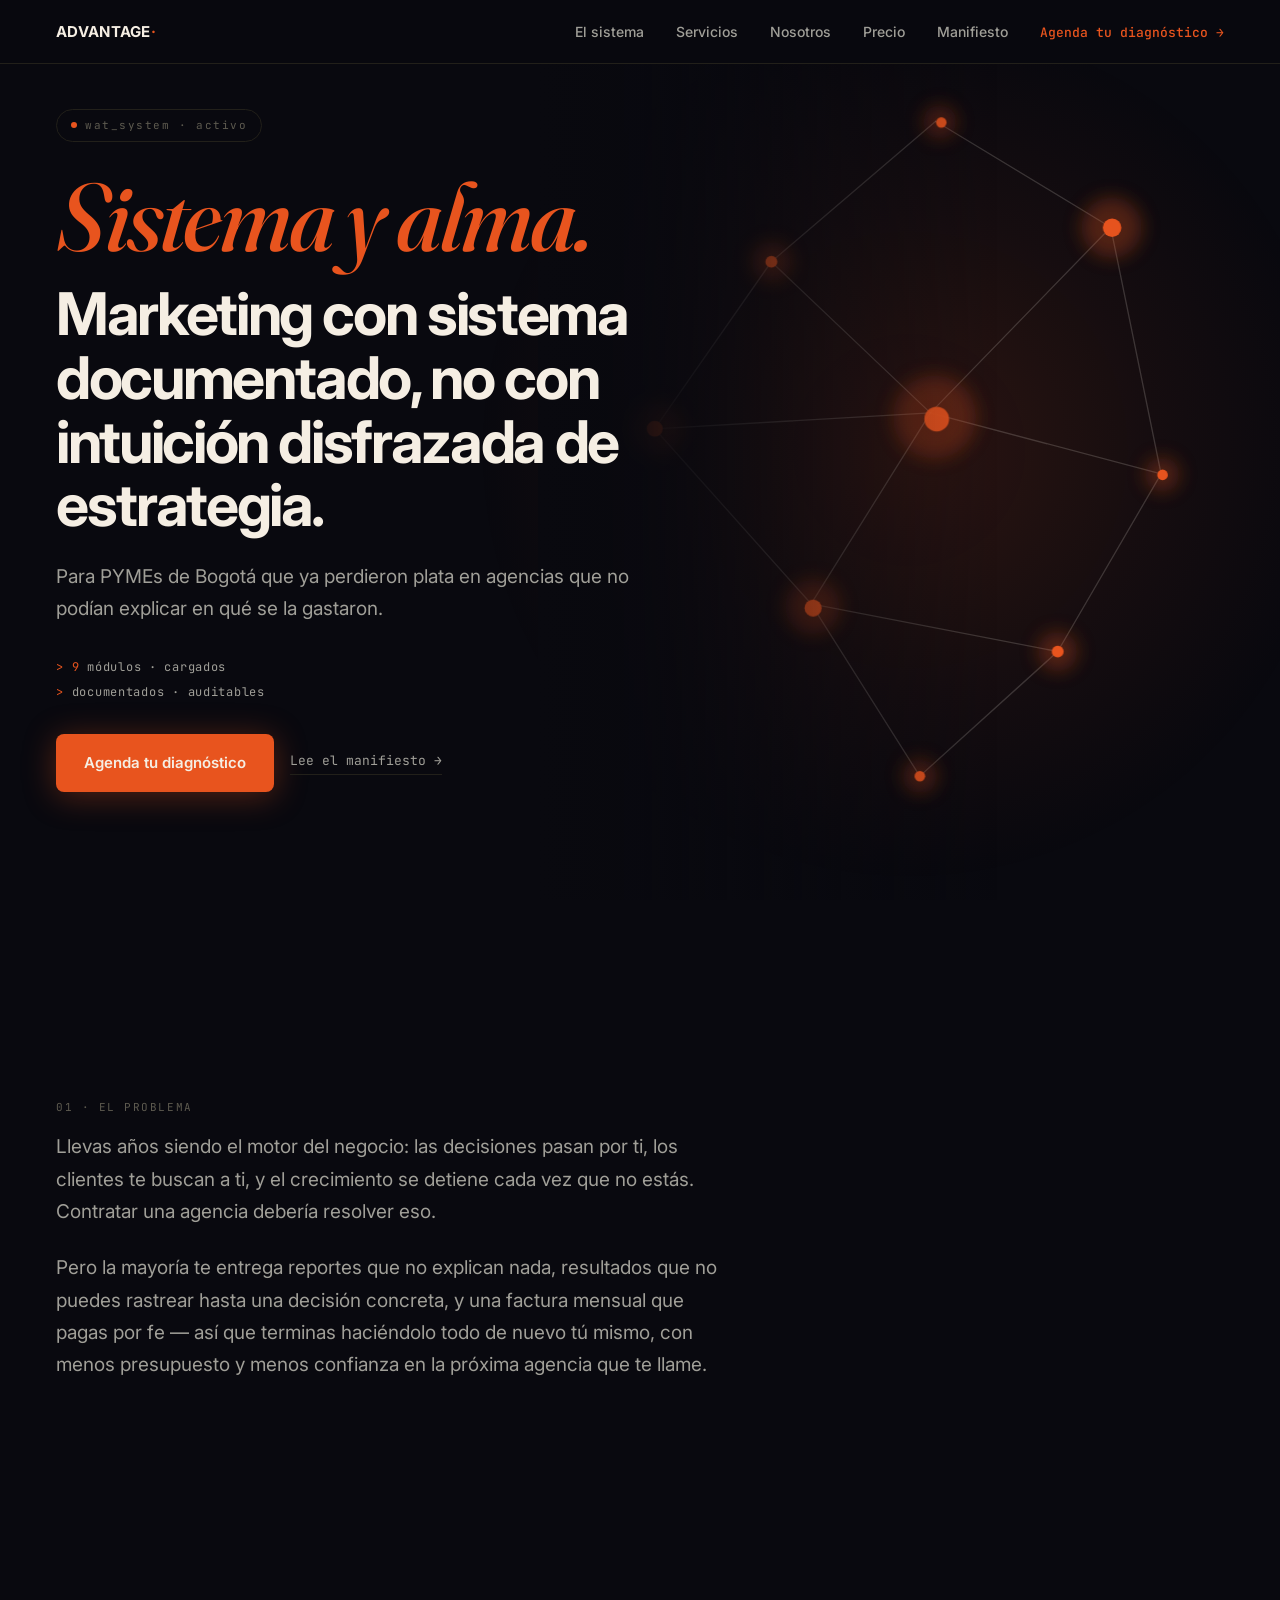
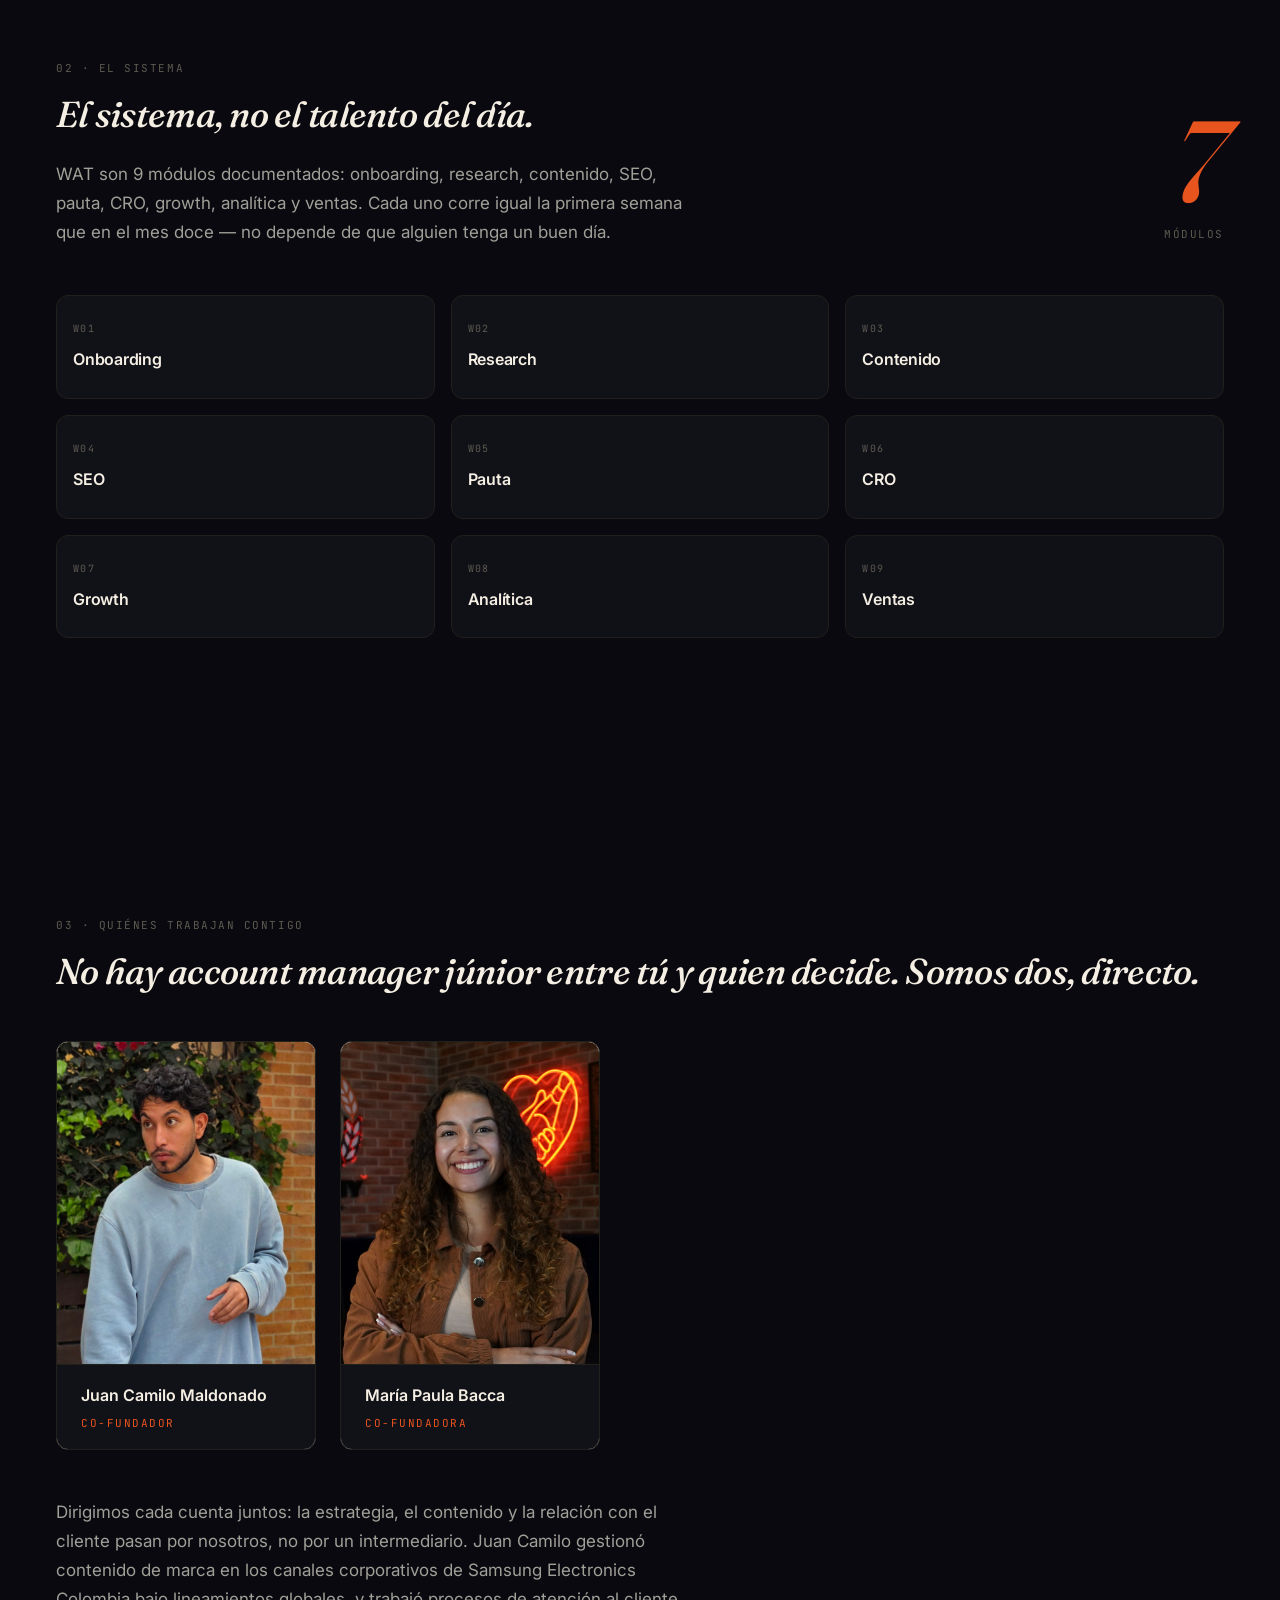
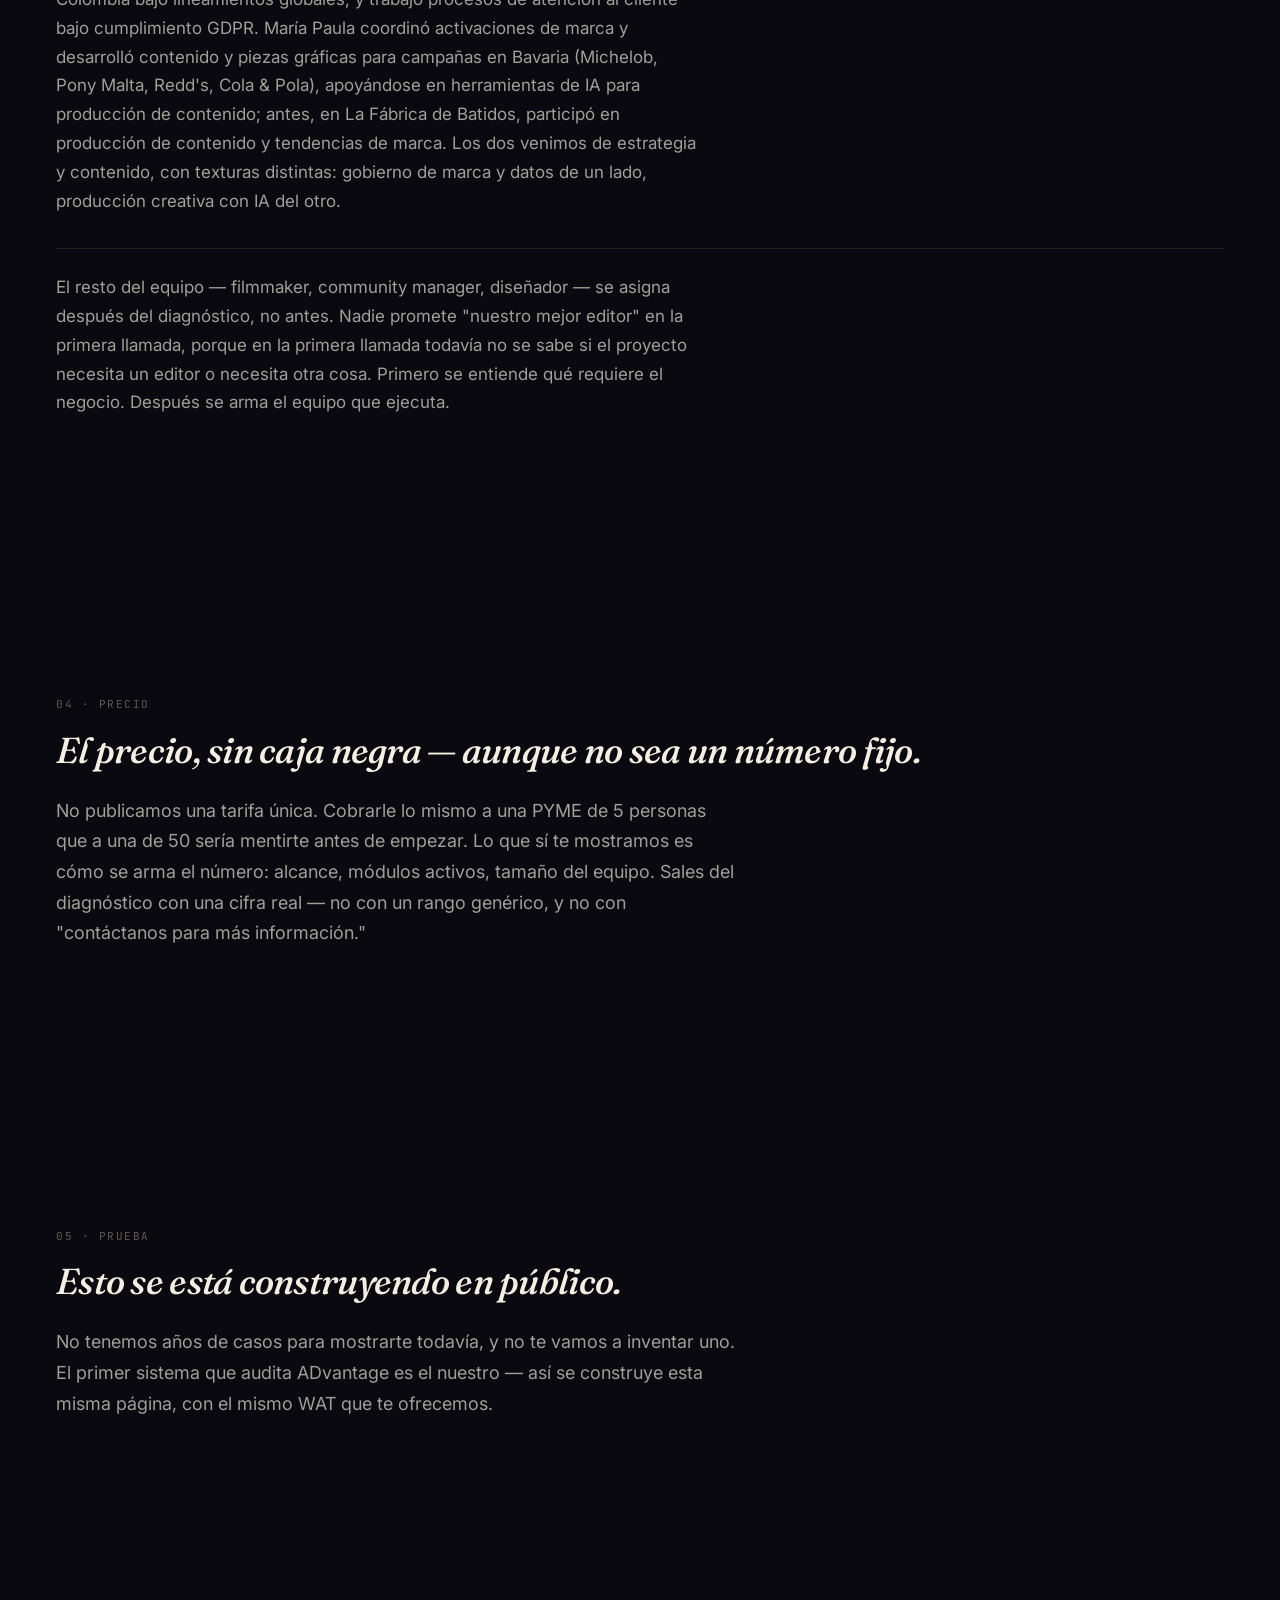
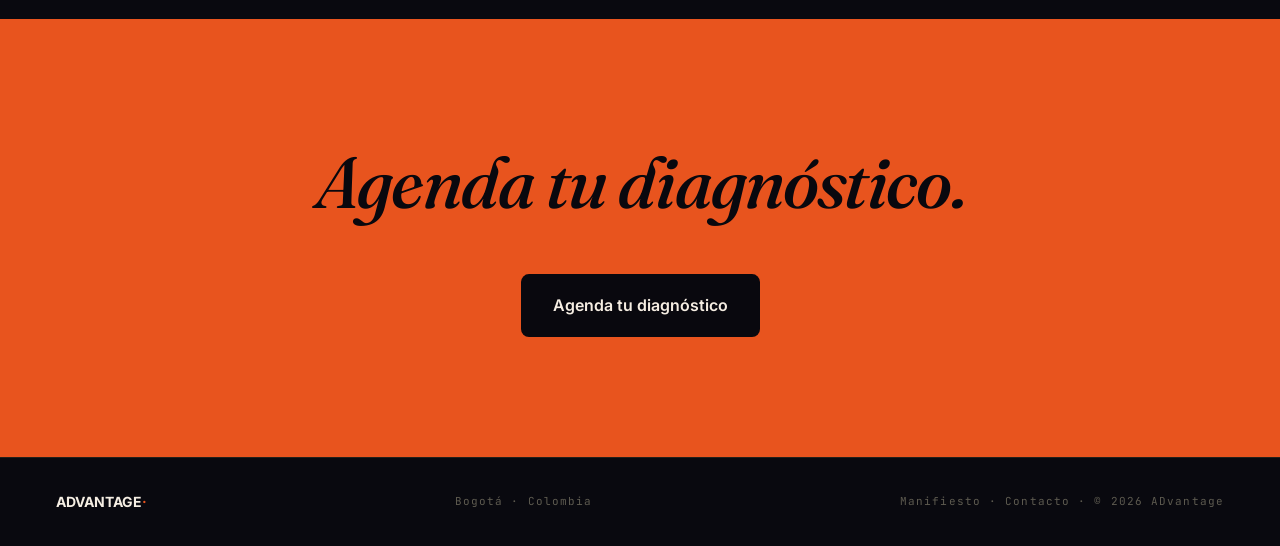
==== commit 3314cae4: "Aplicar el dominio real en canonical y Open Graph El paso 1 de DEPLOY.md se saltó al desplegar: las " ====
--- a/index.html
+++ b/index.html
@@ -6,23 +6,24 @@
 <title>ADvantage · Sistema y alma</title>
 <meta name="description" content="Sistema documentado, no intuición disfrazada de estrategia — para PYMEs de Bogotá que ya perdieron plata en marketing sin poder auditarlo.">
 <!-- Open Graph / preview al compartir (WhatsApp, LinkedIn, etc.).
-     El dominio va como placeholder: reemplazar TU-DOMINIO.netlify.app en las 10
-     páginas de una sola pasada antes de publicar. Ver DEPLOY.md, paso 1. -->
-<link rel="canonical" href="https://TU-DOMINIO.netlify.app/">
+     El dominio va absoluto porque los scrapers de redes no resuelven rutas
+     relativas. Si algún día se conecta un dominio propio hay que reemplazarlo
+     en las 10 páginas de una pasada — ver DEPLOY.md, paso 1. -->
+<link rel="canonical" href="https://advantagecol.netlify.app/">
 <meta property="og:type" content="website">
 <meta property="og:site_name" content="ADvantage">
 <meta property="og:locale" content="es_CO">
-<meta property="og:url" content="https://TU-DOMINIO.netlify.app/">
+<meta property="og:url" content="https://advantagecol.netlify.app/">
 <meta property="og:title" content="ADvantage · Sistema y alma">
 <meta property="og:description" content="Sistema documentado, no intuición disfrazada de estrategia — para PYMEs de Bogotá que ya perdieron plata en marketing sin poder auditarlo.">
-<meta property="og:image" content="https://TU-DOMINIO.netlify.app/assets/brand/og-image.png">
+<meta property="og:image" content="https://advantagecol.netlify.app/assets/brand/og-image.png">
 <meta property="og:image:width" content="1200">
 <meta property="og:image:height" content="630">
 <meta property="og:image:alt" content="ADvantage — Sistema y alma. Marketing con sistema documentado, no con intuición disfrazada de estrategia.">
 <meta name="twitter:card" content="summary_large_image">
 <meta name="twitter:title" content="ADvantage · Sistema y alma">
 <meta name="twitter:description" content="Sistema documentado, no intuición disfrazada de estrategia — para PYMEs de Bogotá que ya perdieron plata en marketing sin poder auditarlo.">
-<meta name="twitter:image" content="https://TU-DOMINIO.netlify.app/assets/brand/og-image.png">
+<meta name="twitter:image" content="https://advantagecol.netlify.app/assets/brand/og-image.png">
 
 <link rel="icon" type="image/svg+xml" href="assets/brand/favicon.svg">
 
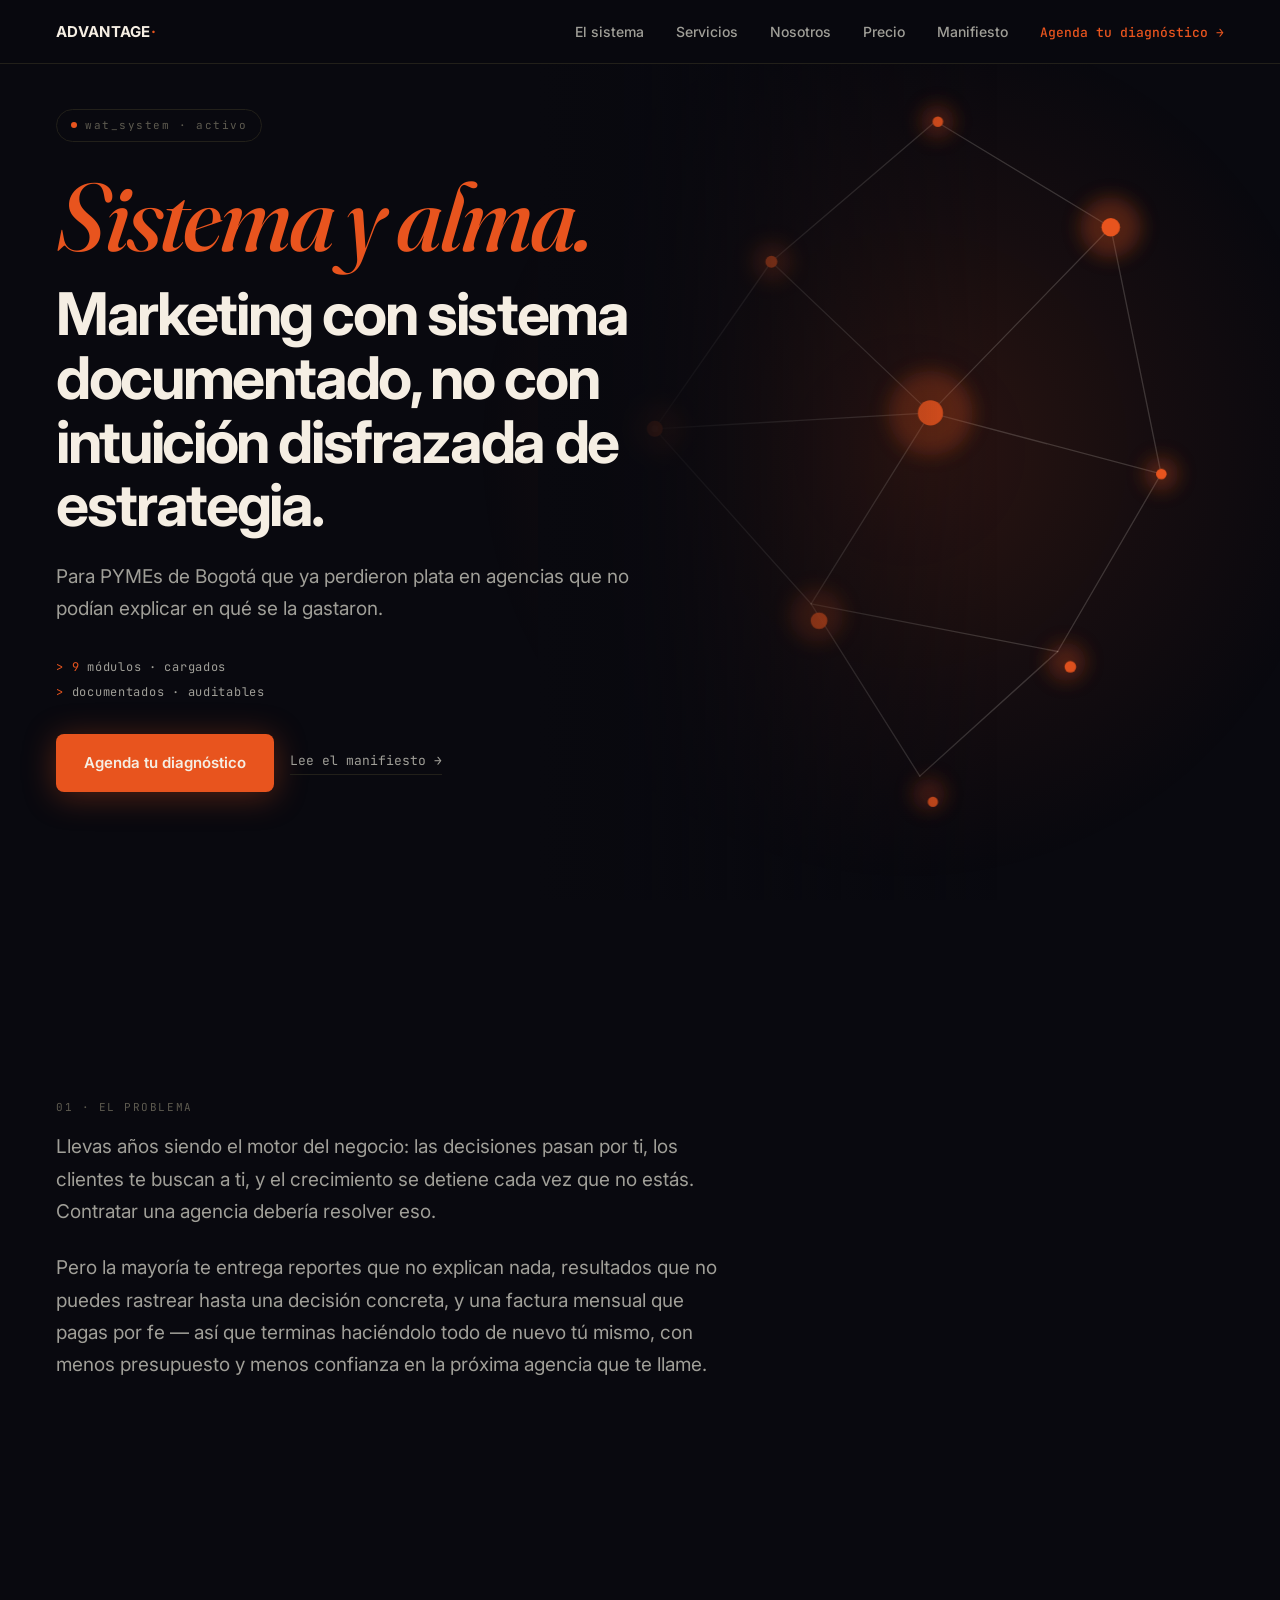
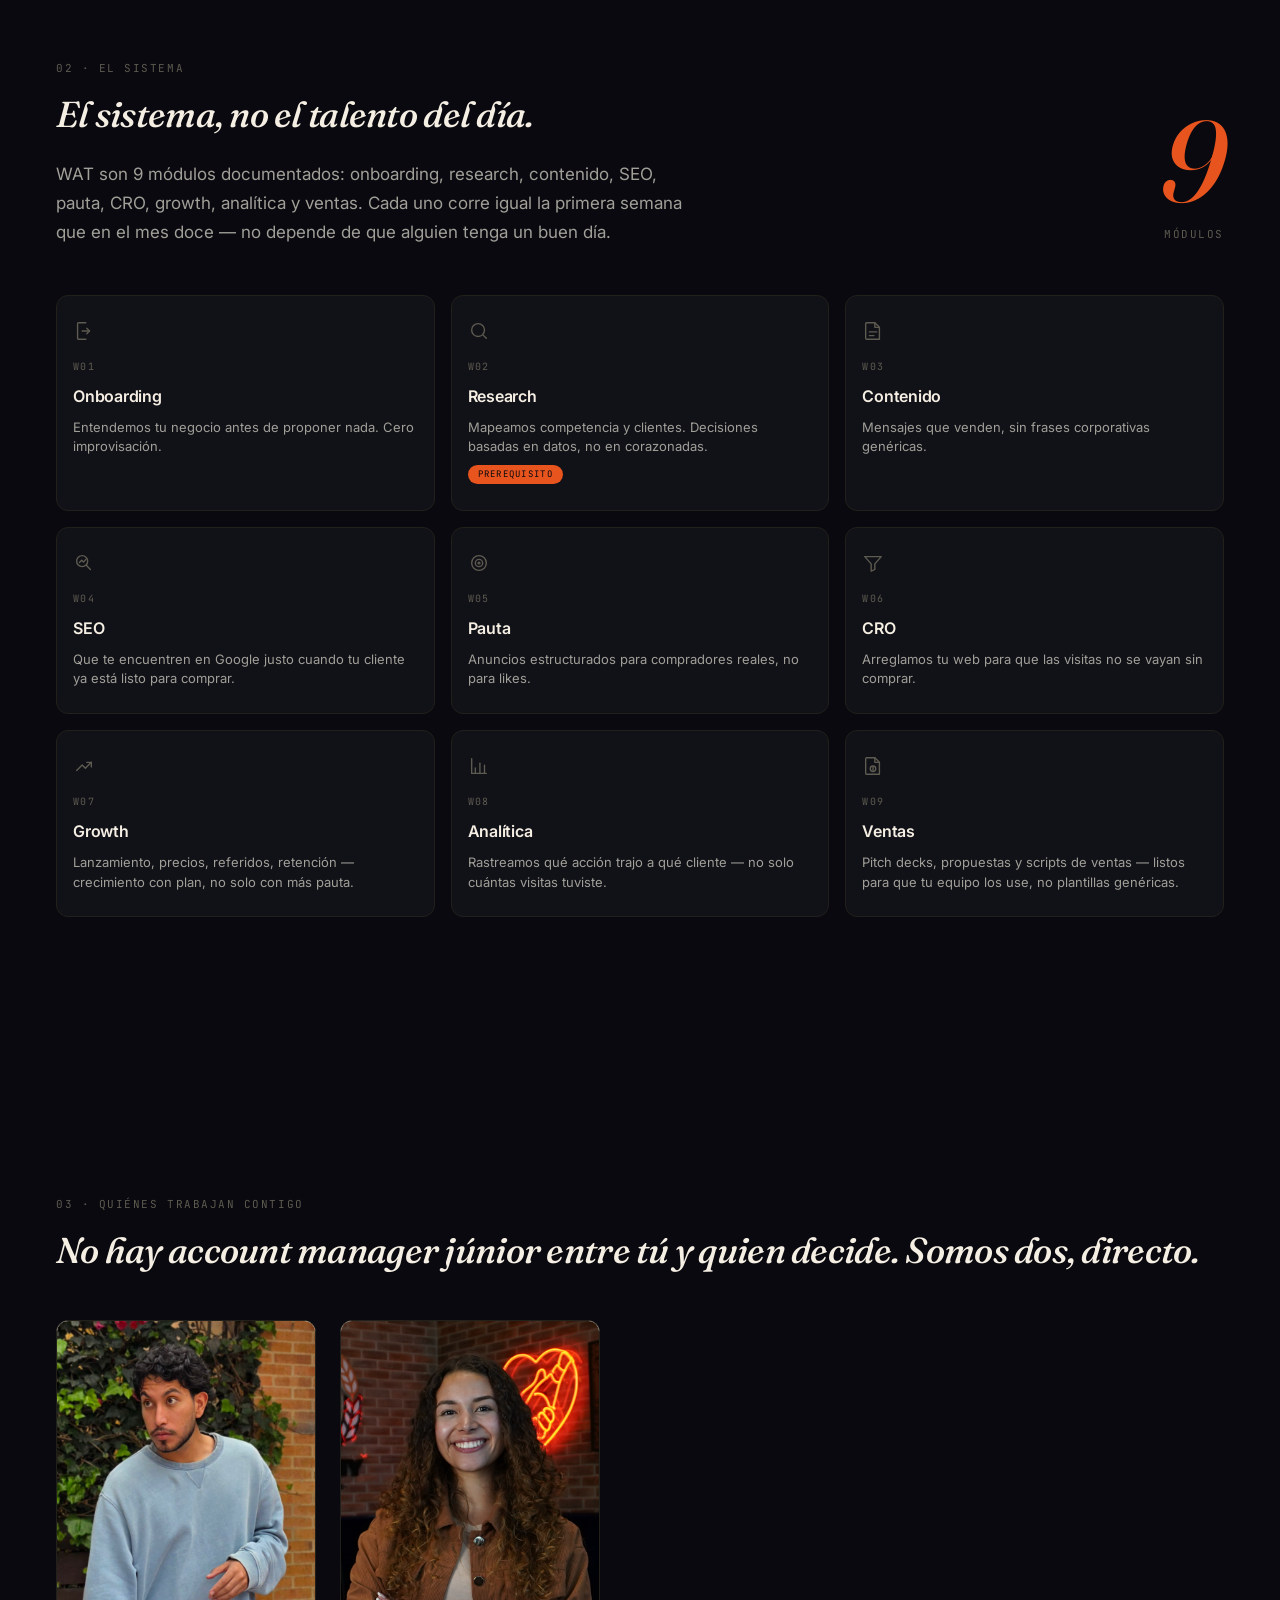
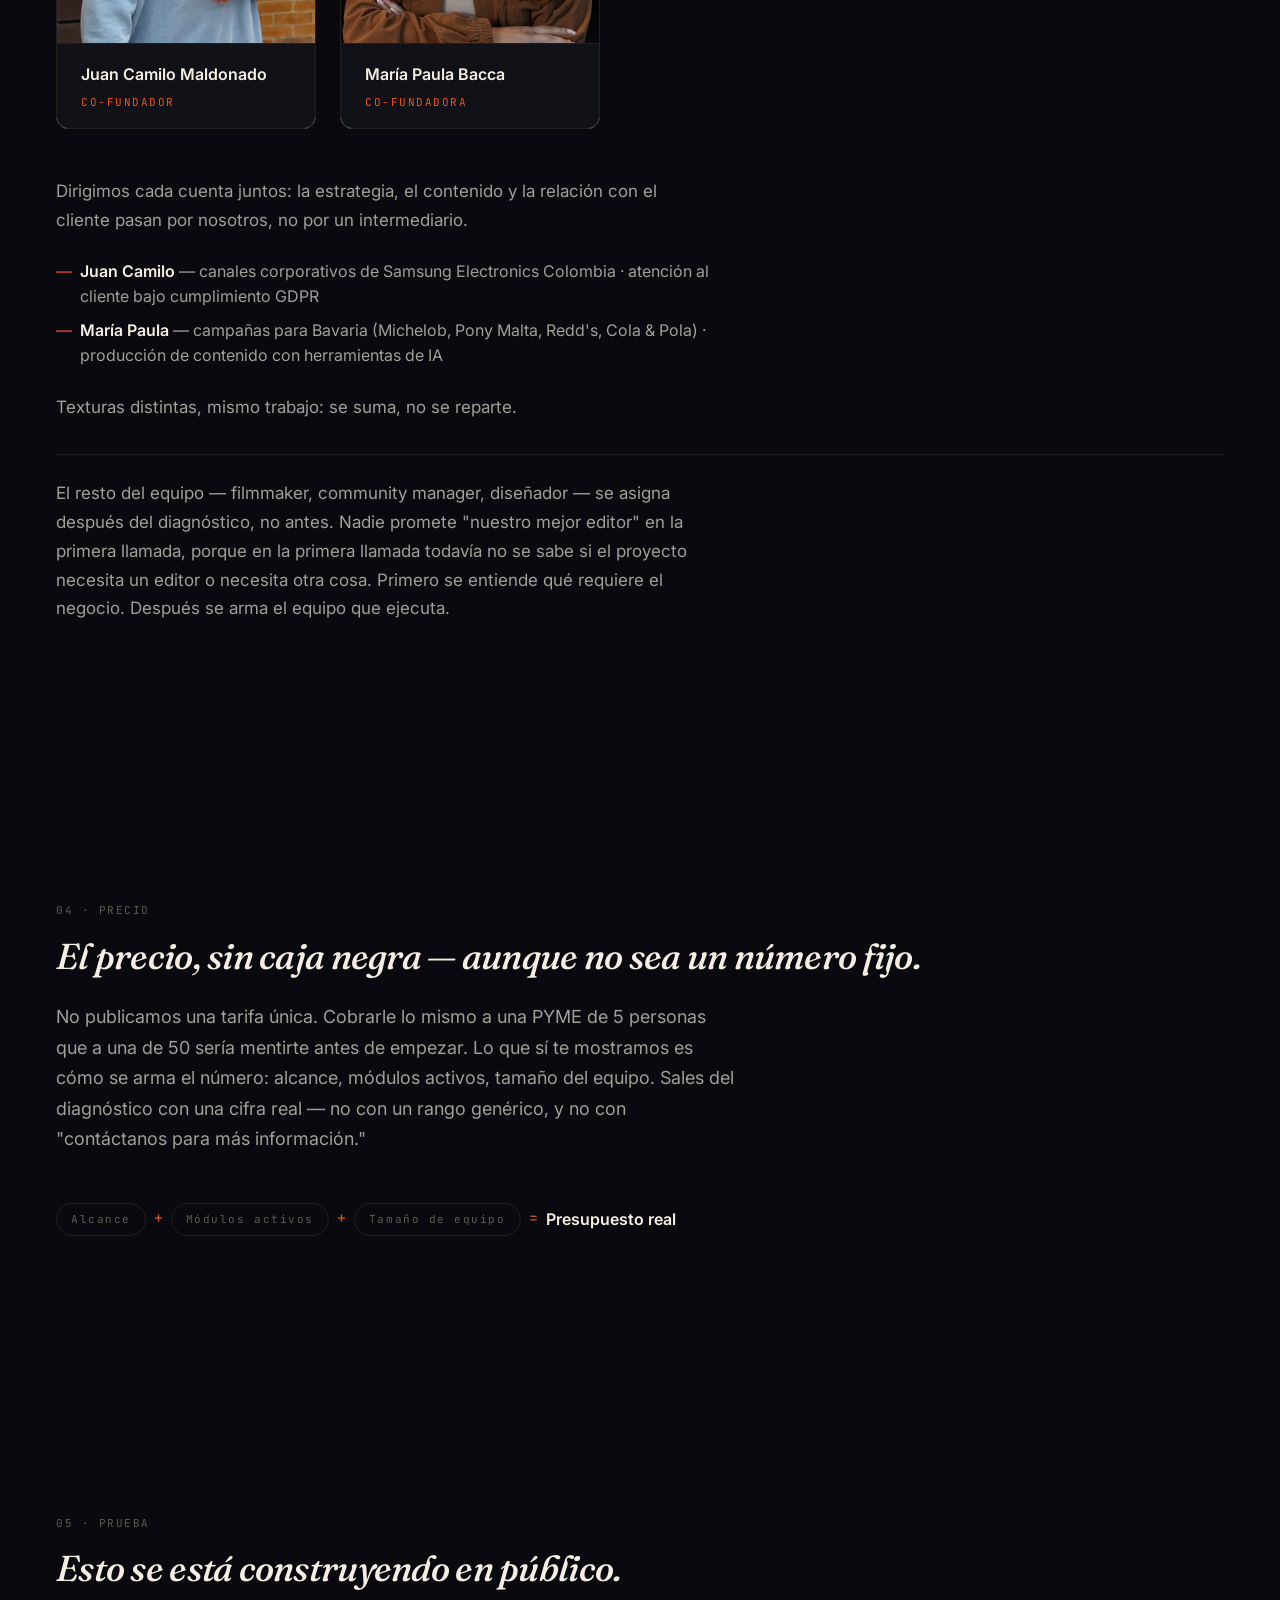
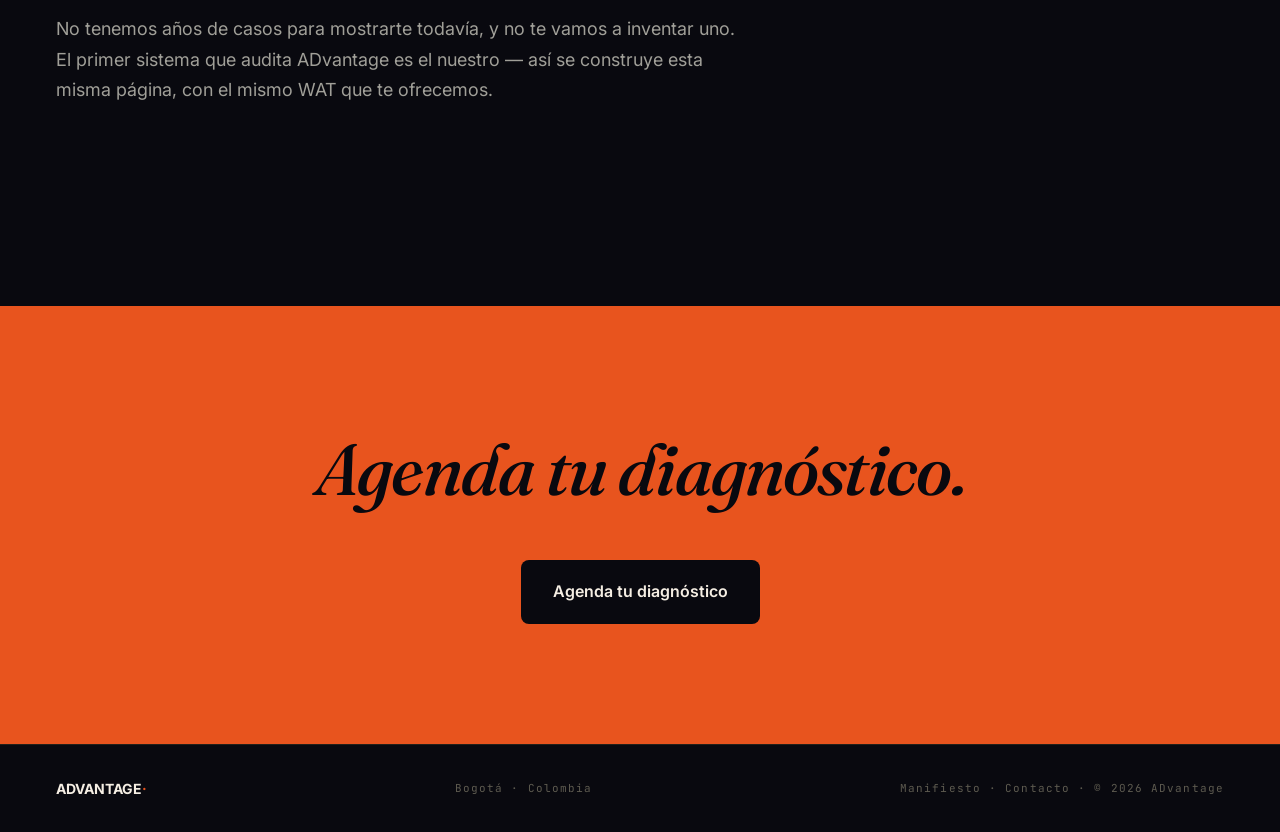
==== commit fdbb486f: "Mejoras de auditoría UX: bios escaneables, beneficios e íconos en el grid Viene de una auditoría ext" ====
--- a/index.html
+++ b/index.html
@@ -202,6 +202,17 @@
   background: var(--ember-shadow);
   border-color: var(--ember);
 }
+/* Ícono: primer set de iconografía del sitio. Los 9 comparten viewBox 24,
+   stroke 1.5 y currentColor — así heredan el color de la card y no suman
+   peticiones ni orígenes al CSP. */
+.modulo-card .icono {
+  display: block;
+  width: 22px; height: 22px;
+  color: var(--dim);
+  margin-bottom: var(--sp-md);
+  transition: color 0.2s ease;
+}
+.modulo-card:hover .icono { color: var(--ember); }
 .modulo-card .codigo {
   font-family: var(--mono); font-size: 10px; letter-spacing: 0.14em;
   color: var(--dim);
@@ -210,7 +221,25 @@
 .modulo-card .nombre {
   font-weight: 600; font-size: 16px; letter-spacing: -0.015em;
   color: var(--cream);
-}
+  display: block;
+}
+/* Traducción a beneficio — la jerga del módulo no le dice nada a una PYME */
+.modulo-card .beneficio {
+  font-size: 13px; line-height: 1.5;
+  color: var(--muted);
+  margin-top: var(--sp-sm);
+}
+.modulo-card .badge-prerequisito { margin-top: var(--sp-sm); display: inline-block; }
+
+/* Dependencia real: al enfocar Research se resaltan sus tres dependientes
+   (Contenido, SEO, Pauta). Se marca con clase desde JS en vez de dibujar
+   líneas: en el grid de 3 columnas una de las conexiones es diagonal y a 2
+   columnas se rompen otras dos. Solo cambia color — sin layout shift. */
+.modulo-card.es-dependiente {
+  border-color: var(--ember);
+  background: var(--ember-shadow);
+}
+.modulo-card.es-dependiente .icono { color: var(--ember); }
 @media (max-width: 900px) { .modulos-grid { grid-template-columns: repeat(2, 1fr); } }
 @media (max-width: 560px) {
   .modulos-grid { grid-template-columns: 1fr; }
@@ -230,7 +259,9 @@
   margin-bottom: var(--sp-2xl);
 }
 /* Card de persona (.equipo-card / .equipo-foto / .equipo-card-info) → shared.css */
+/* .bio-hechos → shared.css (segundo uso: también lo usa nosotros.html) */
 .equipo-bio p + p { margin-top: var(--sp-lg); }
+.equipo-bio .bio-hechos { margin-top: var(--sp-lg); margin-bottom: var(--sp-lg); }
 .equipo-bio .como-se-arma {
   margin-top: var(--sp-xl);
   padding-top: var(--sp-lg);
@@ -244,6 +275,22 @@
    5 · Precio  ·  6 · Prueba
 ============================ */
 .precio p, .prueba p { font-size: 18px; max-width: 680px; }
+
+/* Fórmula de precio — pieza visual, no calculadora. Los .pill salen de
+   shared.css; acá solo los signos y el resultado. */
+.formula-precio {
+  display: flex; flex-wrap: wrap; align-items: center;
+  gap: var(--sp-sm);
+  margin-top: var(--sp-2xl);
+}
+.formula-precio .signo {
+  font-family: var(--mono); font-size: 15px;
+  color: var(--ember);
+}
+.formula-precio .resultado {
+  font-weight: 600; font-size: 16px;
+  color: var(--cream);
+}
 
 /* Cierre (bloque Ember) → shared.css */
 </style>
@@ -380,16 +427,73 @@
         <span class="stat-label">módulos</span>
       </div>
     </div>
-    <div class="modulos-grid" data-anim="grid">
-      <div class="modulo-card"><span class="codigo">W01</span><span class="nombre">Onboarding</span></div>
-      <div class="modulo-card"><span class="codigo">W02</span><span class="nombre">Research</span></div>
-      <div class="modulo-card"><span class="codigo">W03</span><span class="nombre">Contenido</span></div>
-      <div class="modulo-card"><span class="codigo">W04</span><span class="nombre">SEO</span></div>
-      <div class="modulo-card"><span class="codigo">W05</span><span class="nombre">Pauta</span></div>
-      <div class="modulo-card"><span class="codigo">W06</span><span class="nombre">CRO</span></div>
-      <div class="modulo-card"><span class="codigo">W07</span><span class="nombre">Growth</span></div>
-      <div class="modulo-card"><span class="codigo">W08</span><span class="nombre">Analítica</span></div>
-      <div class="modulo-card"><span class="codigo">W09</span><span class="nombre">Ventas</span></div>
+    <!-- Íconos: set propio, los 9 con viewBox 0 0 24 24 y stroke 1.5.
+         aria-hidden porque el nombre del módulo va justo al lado en texto. -->
+    <div class="modulos-grid" data-anim="grid" id="modulosGrid">
+      <div class="modulo-card" data-modulo="w01" data-habilita="w02">
+        <svg class="icono" viewBox="0 0 24 24" fill="none" stroke="currentColor" stroke-width="1.5" stroke-linecap="round" stroke-linejoin="round" aria-hidden="true">
+          <path d="M14 3H6a1 1 0 0 0-1 1v16a1 1 0 0 0 1 1h8"/><path d="M18 12H10"/><path d="m15 9 3 3-3 3"/>
+        </svg>
+        <span class="codigo">W01</span><span class="nombre">Onboarding</span>
+        <p class="beneficio">Entendemos tu negocio antes de proponer nada. Cero improvisación.</p>
+      </div>
+      <div class="modulo-card" data-modulo="w02" data-habilita="w03 w04 w05">
+        <svg class="icono" viewBox="0 0 24 24" fill="none" stroke="currentColor" stroke-width="1.5" stroke-linecap="round" stroke-linejoin="round" aria-hidden="true">
+          <circle cx="11" cy="11" r="7"/><path d="m20 20-3.5-3.5"/>
+        </svg>
+        <span class="codigo">W02</span><span class="nombre">Research</span>
+        <p class="beneficio">Mapeamos competencia y clientes. Decisiones basadas en datos, no en corazonadas.</p>
+        <span class="badge-prerequisito">Prerequisito</span>
+      </div>
+      <div class="modulo-card" data-modulo="w03">
+        <svg class="icono" viewBox="0 0 24 24" fill="none" stroke="currentColor" stroke-width="1.5" stroke-linecap="round" stroke-linejoin="round" aria-hidden="true">
+          <path d="M5 3h9l5 5v13a0 0 0 0 1 0 0H5a1 1 0 0 1-1-1V4a1 1 0 0 1 1-1Z"/><path d="M14 3v5h5"/><path d="M8 13h8"/><path d="M8 17h5"/>
+        </svg>
+        <span class="codigo">W03</span><span class="nombre">Contenido</span>
+        <p class="beneficio">Mensajes que venden, sin frases corporativas genéricas.</p>
+      </div>
+      <div class="modulo-card" data-modulo="w04">
+        <svg class="icono" viewBox="0 0 24 24" fill="none" stroke="currentColor" stroke-width="1.5" stroke-linecap="round" stroke-linejoin="round" aria-hidden="true">
+          <circle cx="10" cy="10" r="6"/><path d="m19 19-4.5-4.5"/><path d="M7 11.5 9.5 9l2 2L14 8"/>
+        </svg>
+        <span class="codigo">W04</span><span class="nombre">SEO</span>
+        <p class="beneficio">Que te encuentren en Google justo cuando tu cliente ya está listo para comprar.</p>
+      </div>
+      <div class="modulo-card" data-modulo="w05">
+        <svg class="icono" viewBox="0 0 24 24" fill="none" stroke="currentColor" stroke-width="1.5" stroke-linecap="round" stroke-linejoin="round" aria-hidden="true">
+          <circle cx="12" cy="12" r="8"/><circle cx="12" cy="12" r="4"/><circle cx="12" cy="12" r="1"/>
+        </svg>
+        <span class="codigo">W05</span><span class="nombre">Pauta</span>
+        <p class="beneficio">Anuncios estructurados para compradores reales, no para likes.</p>
+      </div>
+      <div class="modulo-card" data-modulo="w06">
+        <svg class="icono" viewBox="0 0 24 24" fill="none" stroke="currentColor" stroke-width="1.5" stroke-linecap="round" stroke-linejoin="round" aria-hidden="true">
+          <path d="M3 5h18l-7 8v6l-4 2v-8Z"/>
+        </svg>
+        <span class="codigo">W06</span><span class="nombre">CRO</span>
+        <p class="beneficio">Arreglamos tu web para que las visitas no se vayan sin comprar.</p>
+      </div>
+      <div class="modulo-card" data-modulo="w07">
+        <svg class="icono" viewBox="0 0 24 24" fill="none" stroke="currentColor" stroke-width="1.5" stroke-linecap="round" stroke-linejoin="round" aria-hidden="true">
+          <path d="M4 17 10 11l3.5 3.5L20 8"/><path d="M15 8h5v5"/>
+        </svg>
+        <span class="codigo">W07</span><span class="nombre">Growth</span>
+        <p class="beneficio">Lanzamiento, precios, referidos, retención — crecimiento con plan, no solo con más pauta.</p>
+      </div>
+      <div class="modulo-card" data-modulo="w08">
+        <svg class="icono" viewBox="0 0 24 24" fill="none" stroke="currentColor" stroke-width="1.5" stroke-linecap="round" stroke-linejoin="round" aria-hidden="true">
+          <path d="M4 20V4"/><path d="M4 20h16"/><path d="M8 20v-6"/><path d="M13 20V9"/><path d="M18 20v-9"/>
+        </svg>
+        <span class="codigo">W08</span><span class="nombre">Analítica</span>
+        <p class="beneficio">Rastreamos qué acción trajo a qué cliente — no solo cuántas visitas tuviste.</p>
+      </div>
+      <div class="modulo-card" data-modulo="w09">
+        <svg class="icono" viewBox="0 0 24 24" fill="none" stroke="currentColor" stroke-width="1.5" stroke-linecap="round" stroke-linejoin="round" aria-hidden="true">
+          <path d="M5 3h9l5 5v13a0 0 0 0 1 0 0H5a1 1 0 0 1-1-1V4a1 1 0 0 1 1-1Z"/><path d="M14 3v5h5"/><circle cx="12" cy="15" r="3"/><path d="M12 13.5v3"/>
+        </svg>
+        <span class="codigo">W09</span><span class="nombre">Ventas</span>
+        <p class="beneficio">Pitch decks, propuestas y scripts de ventas — listos para que tu equipo los use, no plantillas genéricas.</p>
+      </div>
     </div>
   </div>
 </section>
@@ -422,7 +526,12 @@
       </div>
     </div>
     <div class="equipo-bio" data-anim="reveal">
-      <p>Dirigimos cada cuenta juntos: la estrategia, el contenido y la relación con el cliente pasan por nosotros, no por un intermediario. Juan Camilo gestionó contenido de marca en los canales corporativos de Samsung Electronics Colombia bajo lineamientos globales, y trabajó procesos de atención al cliente bajo cumplimiento GDPR. María Paula coordinó activaciones de marca y desarrolló contenido y piezas gráficas para campañas en Bavaria (Michelob, Pony Malta, Redd's, Cola &amp; Pola), apoyándose en herramientas de IA para producción de contenido; antes, en La Fábrica de Batidos, participó en producción de contenido y tendencias de marca. Los dos venimos de estrategia y contenido, con texturas distintas: gobierno de marca y datos de un lado, producción creativa con IA del otro.</p>
+      <p>Dirigimos cada cuenta juntos: la estrategia, el contenido y la relación con el cliente pasan por nosotros, no por un intermediario.</p>
+      <ul class="bio-hechos">
+        <li><strong>Juan Camilo</strong> — canales corporativos de Samsung Electronics Colombia · atención al cliente bajo cumplimiento GDPR</li>
+        <li><strong>María Paula</strong> — campañas para Bavaria (Michelob, Pony Malta, Redd's, Cola &amp; Pola) · producción de contenido con herramientas de IA</li>
+      </ul>
+      <p>Texturas distintas, mismo trabajo: se suma, no se reparte.</p>
       <div class="como-se-arma">
         <p>El resto del equipo — filmmaker, community manager, diseñador — se asigna después del diagnóstico, no antes. Nadie promete "nuestro mejor editor" en la primera llamada, porque en la primera llamada todavía no se sabe si el proyecto necesita un editor o necesita otra cosa. Primero se entiende qué requiere el negocio. Después se arma el equipo que ejecuta.</p>
       </div>
@@ -437,6 +546,18 @@
     <div data-anim="reveal">
       <h2 id="precio-heading">El precio, sin caja negra — aunque no sea un número fijo.</h2>
       <p>No publicamos una tarifa única. Cobrarle lo mismo a una PYME de 5 personas que a una de 50 sería mentirte antes de empezar. Lo que sí te mostramos es cómo se arma el número: alcance, módulos activos, tamaño del equipo. Sales del diagnóstico con una cifra real — no con un rango genérico, y no con "contáctanos para más información."</p>
+      <!-- Hace tangible lo que el párrafo de arriba ya dice. aria-hidden: ese
+           mismo párrafo enumera los tres factores, así que un lector de pantalla
+           no pierde nada y se ahorra oír los signos sueltos. -->
+      <div class="formula-precio" aria-hidden="true">
+        <span class="pill">Alcance</span>
+        <span class="signo">+</span>
+        <span class="pill">Módulos activos</span>
+        <span class="signo">+</span>
+        <span class="pill">Tamaño de equipo</span>
+        <span class="signo">=</span>
+        <span class="resultado">Presupuesto real</span>
+      </div>
     </div>
   </div>
 </section>
--- a/assets/css/shared.css
+++ b/assets/css/shared.css
@@ -365,6 +365,32 @@
 }
 
 /* ============================
+   Hechos de bio — lista escaneable en vez de párrafo corrido.
+   Corrección de auditoría UX: el párrafo corrido tenía carga cognitiva alta y
+   nadie lo leía completo. La usan index.html (Home) y nosotros.html.
+============================ */
+.bio-hechos {
+  list-style: none;
+  max-width: 680px;
+}
+.bio-hechos li {
+  position: relative;
+  padding-left: var(--sp-lg);
+  font-size: 16px;
+  line-height: 1.6;
+  color: var(--muted);
+}
+.bio-hechos li + li { margin-top: var(--sp-sm); }
+/* Viñeta propia en Ember — el marker por defecto no acepta color de token */
+.bio-hechos li::before {
+  content: "—";
+  position: absolute;
+  left: 0;
+  color: var(--ember);
+}
+.bio-hechos li strong { color: var(--cream); font-weight: 600; }
+
+/* ============================
    Cierre — Bloque Ember (fondo sólido), CTA de máximo impacto
 ============================ */
 .cierre {
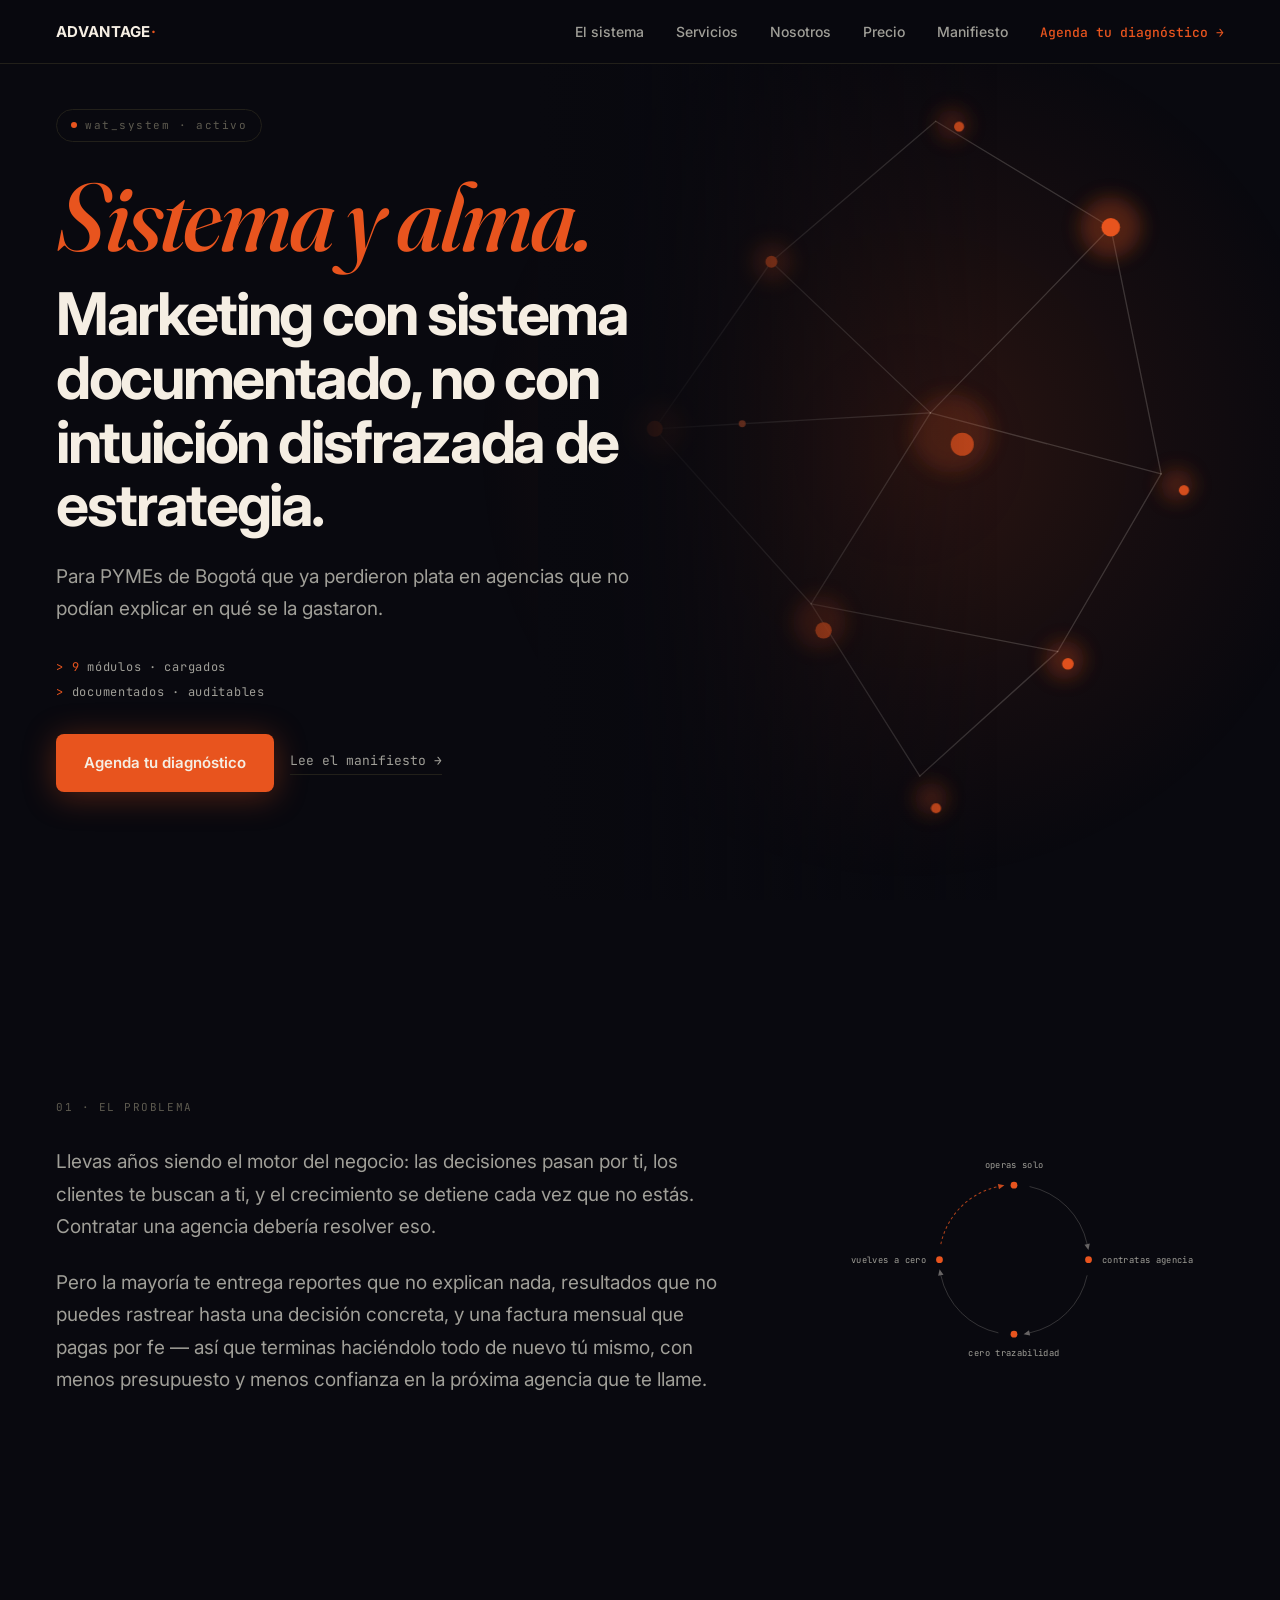
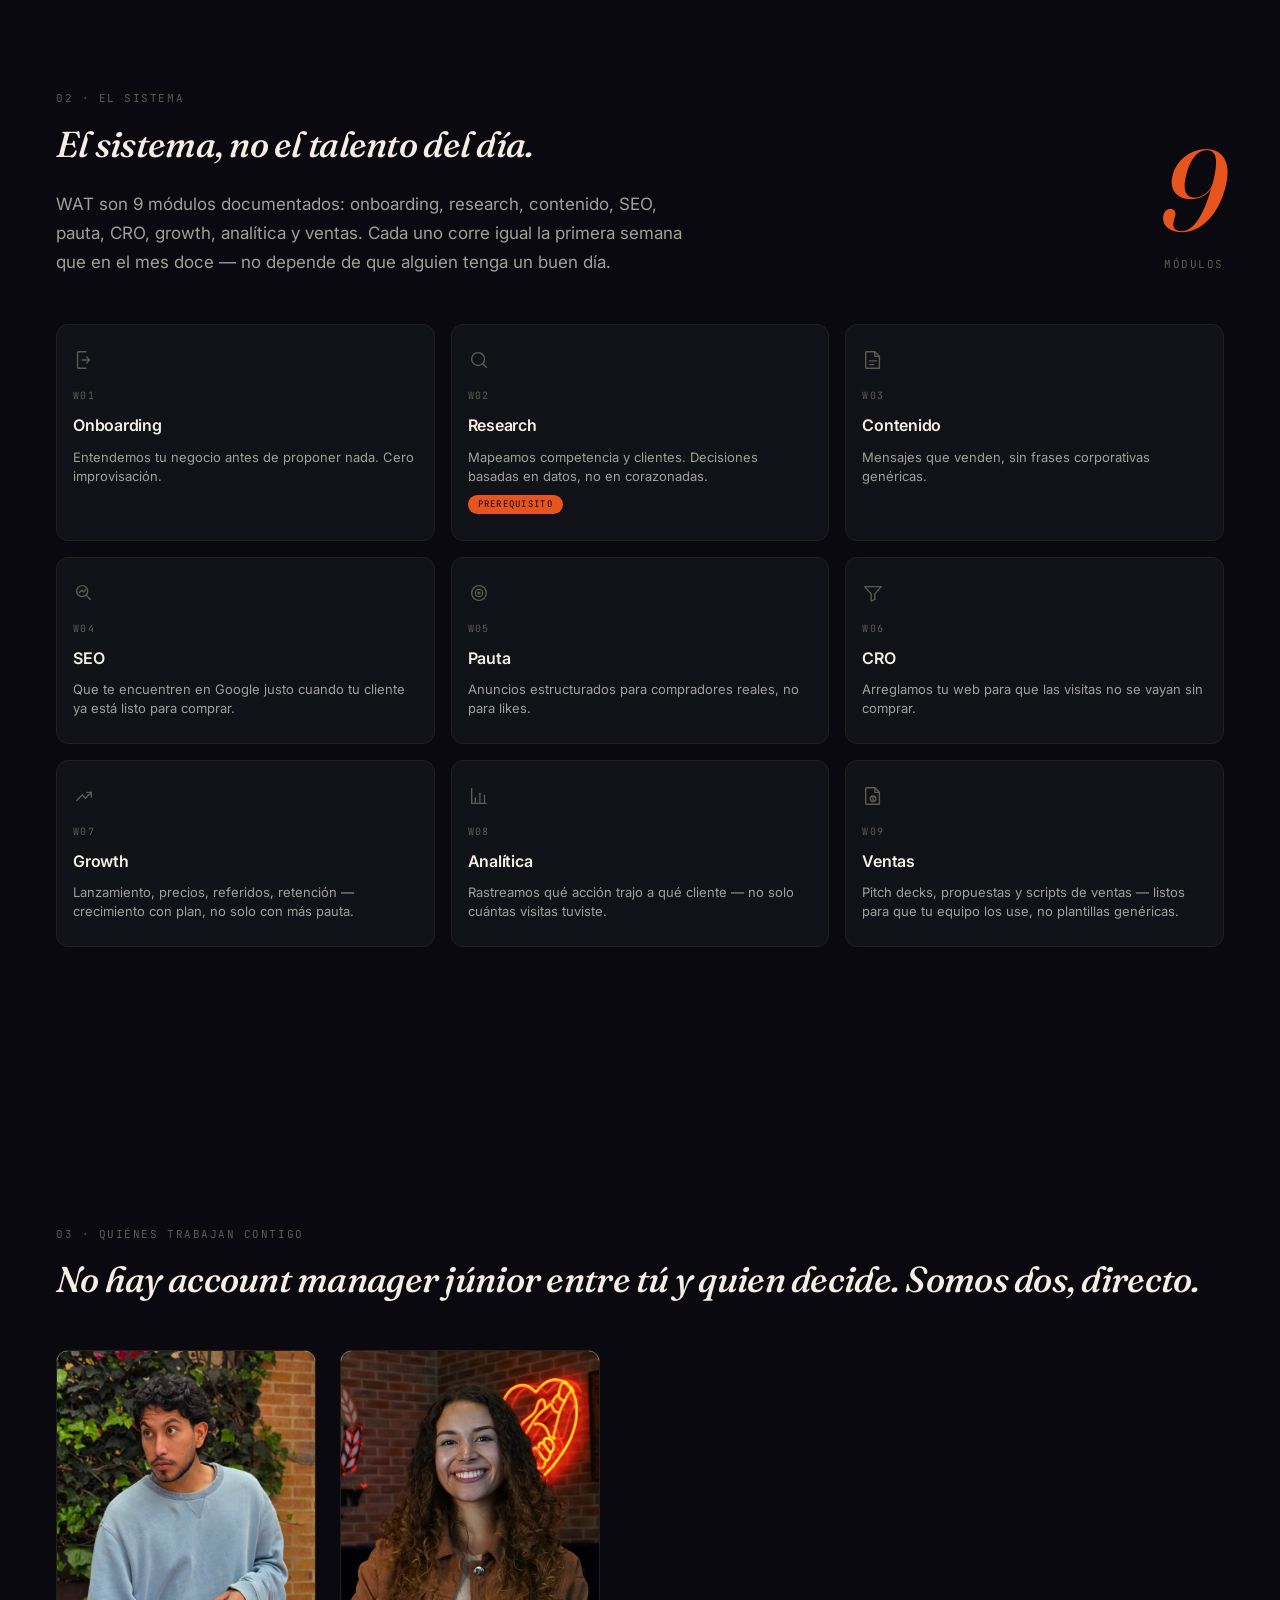
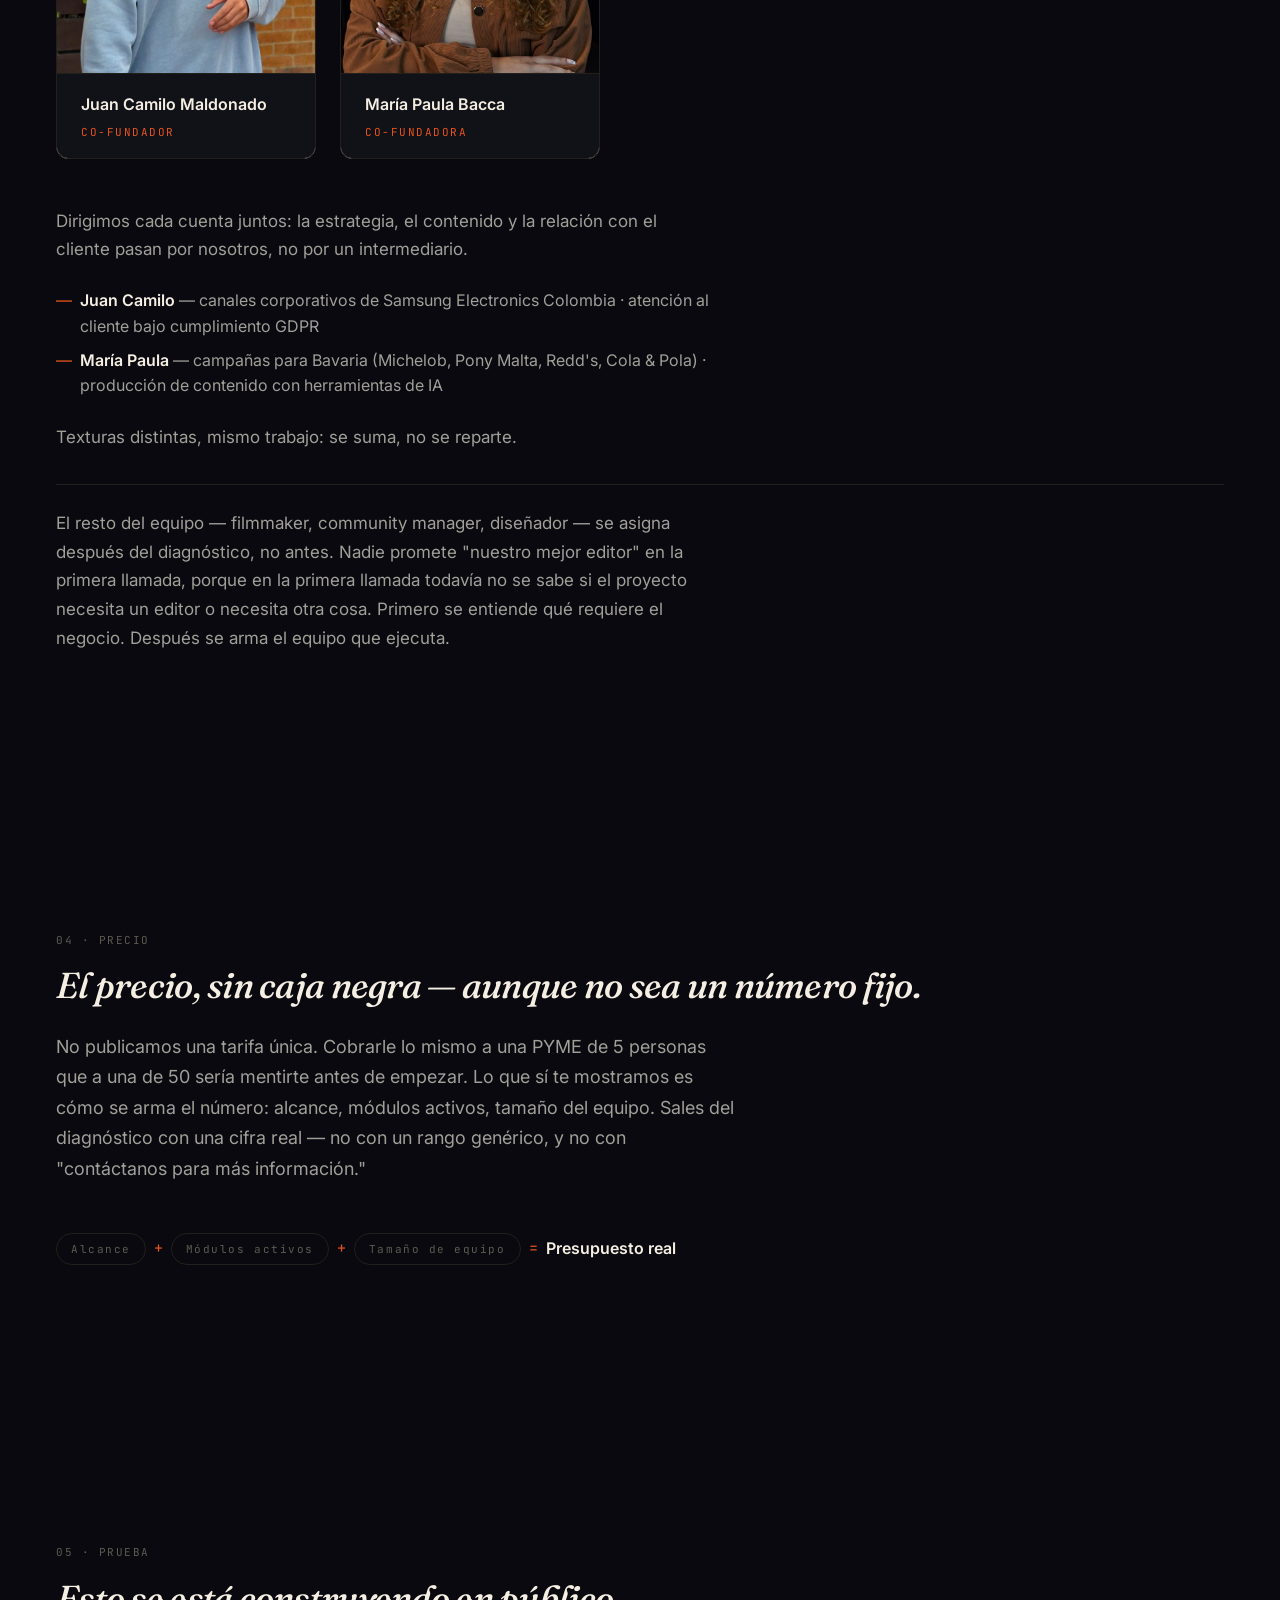
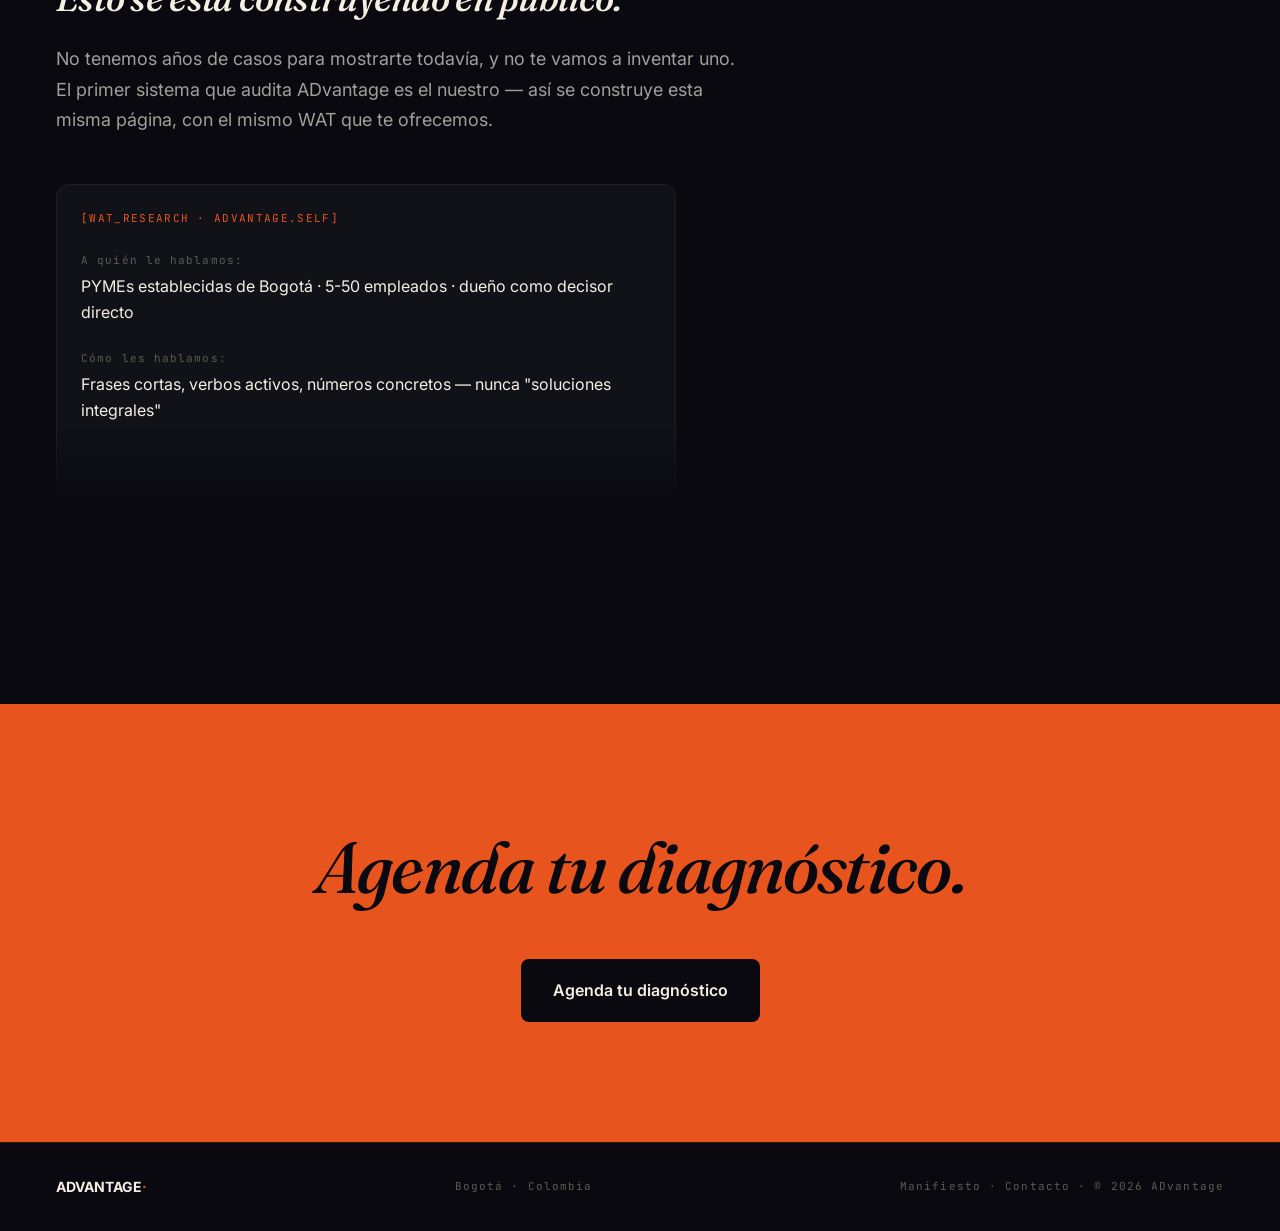
==== commit 7e72a612: "Diagrama de ciclo cerrado (Problema) y ficha de WAT aplicado (Prueba) Las dos secciones eran solo te" ====
--- a/index.html
+++ b/index.html
@@ -150,14 +150,52 @@
 }
 
 /* ============================
-   2 · Problema
+   2 · Problema — texto + diagrama de ciclo cerrado
+   El párrafo describe un loop, no una lista. El diagrama lo muestra sin que
+   haga falta leer: la cuarta flecha vuelve al primer nodo.
 ============================ */
+.problema-cols {
+  display: grid;
+  grid-template-columns: 1fr minmax(0, 420px);
+  gap: var(--sp-3xl);
+  align-items: center;
+}
 .problema p {
   font-size: 19px;
   max-width: 680px;
 }
 .problema p + p { margin-top: var(--sp-lg); }
 .problema p strong { color: var(--cream); }
+
+/* Mismo lenguaje visual que la constelación del hero: círculos Ember,
+   líneas de 1px, etiquetas Muted. Que se reconozcan como del mismo sistema
+   es parte del punto. */
+.ciclo { width: 100%; height: auto; }
+.ciclo .nodo { fill: var(--ember); }
+.ciclo .arista {
+  stroke: var(--cream); stroke-width: 1; fill: none; opacity: 0.28;
+}
+/* La flecha de cierre es la que carga el significado: se distingue de las
+   otras tres para que se lea como "vuelta al principio", no como un paso más. */
+.ciclo .arista-cierre {
+  stroke: var(--ember); stroke-width: 1.5; opacity: 0.75;
+  stroke-dasharray: 4 4;
+}
+.ciclo .etiqueta {
+  font-family: var(--mono); font-size: 13px; letter-spacing: 0.04em;
+  fill: var(--muted);
+}
+.ciclo .punta { fill: var(--cream); opacity: 0.4; }
+.ciclo .punta-cierre { fill: var(--ember); opacity: 0.85; }
+
+@media (max-width: 900px) {
+  .problema-cols {
+    grid-template-columns: 1fr;
+    gap: var(--sp-2xl);
+  }
+  /* El diagrama va primero: es lo que ve quien no piensa leer los párrafos */
+  .problema-viz { order: -1; max-width: 420px; }
+}
 
 /* ============================
    3 · Sistema (WAT)
@@ -290,6 +328,43 @@
 .formula-precio .resultado {
   font-weight: 600; font-size: 16px;
   color: var(--cream);
+}
+
+/* Ficha de WAT aplicado a ADvantage — card estilo documento, no lista de
+   links. El eyebrow en mono es el mismo lenguaje del log del hero: esto se
+   lee como un sistema hablando, no como una cita de marketing. */
+.ficha-wat {
+  background: var(--ink);
+  border: 1px solid var(--border);
+  border-radius: 12px;
+  padding: var(--sp-lg);
+  margin-top: var(--sp-2xl);
+  max-width: 620px;
+  /* El corte comunica que es un extracto, sin escribirlo: el borde inferior
+     se disuelve hacia Void como si el documento siguiera. El fade arranca
+     debajo del último campo — cortar a media línea se lee como bug, no como
+     recorte. Sin soporte de máscara la card se ve completa: degrada limpio. */
+  -webkit-mask-image: linear-gradient(to bottom, #000 76%, transparent 100%);
+          mask-image: linear-gradient(to bottom, #000 76%, transparent 100%);
+  padding-bottom: var(--sp-3xl);
+}
+.ficha-eyebrow {
+  display: block;
+  font-family: var(--mono); font-size: 11px; letter-spacing: 0.12em;
+  color: var(--ember);
+  margin-bottom: var(--sp-lg);
+}
+.ficha-campo + .ficha-campo { margin-top: var(--sp-lg); }
+.ficha-label {
+  display: block;
+  font-family: var(--mono); font-size: 11px; letter-spacing: 0.1em;
+  color: var(--dim);
+  margin-bottom: var(--sp-xs);
+}
+.ficha-campo p {
+  font-size: 16px; line-height: 1.6;
+  color: var(--cream);
+  max-width: none;
 }
 
 /* Cierre (bloque Ember) → shared.css */
@@ -408,8 +483,41 @@
 <section class="problema" id="problema" aria-label="El problema">
   <div class="wrap">
     <span class="label">01 · El problema</span>
-    <p data-anim="parrafo">Llevas años siendo el motor del negocio: las decisiones pasan por ti, los clientes te buscan a ti, y el crecimiento se detiene cada vez que no estás. Contratar una agencia debería resolver eso.</p>
-    <p data-anim="parrafo">Pero la mayoría te entrega reportes que no explican nada, resultados que no puedes rastrear hasta una decisión concreta, y una factura mensual que pagas por fe — así que terminas haciéndolo todo de nuevo tú mismo, con menos presupuesto y menos confianza en la próxima agencia que te llame.</p>
+    <div class="problema-cols">
+      <div class="problema-texto">
+        <p id="problemaP1" data-anim="parrafo">Llevas años siendo el motor del negocio: las decisiones pasan por ti, los clientes te buscan a ti, y el crecimiento se detiene cada vez que no estás. Contratar una agencia debería resolver eso.</p>
+        <p id="problemaP2" data-anim="parrafo">Pero la mayoría te entrega reportes que no explican nada, resultados que no puedes rastrear hasta una decisión concreta, y una factura mensual que pagas por fe — así que terminas haciéndolo todo de nuevo tú mismo, con menos presupuesto y menos confianza en la próxima agencia que te llame.</p>
+      </div>
+      <!-- Diagrama de ciclo cerrado. aria-hidden: los dos párrafos de al lado
+           ya dicen todo esto — el diagrama es refuerzo visual, no contenido
+           adicional. La cuarta flecha vuelve al primer nodo: ahí está el punto. -->
+      <div class="problema-viz" aria-hidden="true">
+        <svg class="ciclo" id="cicloProblema" viewBox="0 0 620 400" fill="none">
+          <!-- Grupo 1 — entra con el primer párrafo -->
+          <g data-ciclo="1">
+            <path class="arista" d="M 333 82 A 110 110 0 0 1 418 167"/>
+            <polygon class="punta" points="0,-4 9,0 0,4" transform="translate(418,167) rotate(78)"/>
+            <circle class="nodo" cx="310" cy="80" r="5"/>
+            <text class="etiqueta" x="310" y="54" text-anchor="middle">operas solo</text>
+            <circle class="nodo" cx="420" cy="190" r="5"/>
+            <text class="etiqueta" x="440" y="195" text-anchor="start">contratas agencia</text>
+          </g>
+          <!-- Grupo 2 — entra con el segundo párrafo, cerrando el loop -->
+          <g data-ciclo="2">
+            <path class="arista" d="M 418 213 A 110 110 0 0 1 333 298"/>
+            <polygon class="punta" points="0,-4 9,0 0,4" transform="translate(333,298) rotate(168)"/>
+            <circle class="nodo" cx="310" cy="300" r="5"/>
+            <text class="etiqueta" x="310" y="332" text-anchor="middle">cero trazabilidad</text>
+            <path class="arista" d="M 287 298 A 110 110 0 0 1 202 213"/>
+            <polygon class="punta" points="0,-4 9,0 0,4" transform="translate(202,213) rotate(258)"/>
+            <circle class="nodo" cx="200" cy="190" r="5"/>
+            <text class="etiqueta" x="180" y="195" text-anchor="end">vuelves a cero</text>
+            <path class="arista arista-cierre" d="M 202 167 A 110 110 0 0 1 287 82"/>
+            <polygon class="punta-cierre" points="0,-4 9,0 0,4" transform="translate(287,82) rotate(348)"/>
+          </g>
+        </svg>
+      </div>
+    </div>
   </div>
 </section>
 
@@ -569,6 +677,20 @@
     <div data-anim="rise">
       <h2 id="prueba-heading">Esto se está construyendo en público.</h2>
       <p>No tenemos años de casos para mostrarte todavía, y no te vamos a inventar uno. El primer sistema que audita ADvantage es el nuestro — así se construye esta misma página, con el mismo WAT que te ofrecemos.</p>
+      <!-- Extracto real del Research de ADvantage sobre sí misma. Los dos
+           campos salen de documentos ya aprobados (ICP del proyecto y reglas
+           de voz del manual) — acá solo se visualizan, no se inventa nada. -->
+      <div class="ficha-wat">
+        <span class="ficha-eyebrow">[WAT_RESEARCH · ADVANTAGE.SELF]</span>
+        <div class="ficha-campo">
+          <span class="ficha-label">A quién le hablamos:</span>
+          <p>PYMEs establecidas de Bogotá · 5-50 empleados · dueño como decisor directo</p>
+        </div>
+        <div class="ficha-campo">
+          <span class="ficha-label">Cómo les hablamos:</span>
+          <p>Frases cortas, verbos activos, números concretos — nunca "soluciones integrales"</p>
+        </div>
+      </div>
     </div>
   </div>
 </section>
@@ -593,6 +715,34 @@
 <script src="assets/vendor/gsap.min.js"></script>
 <script src="assets/vendor/ScrollTrigger.min.js"></script>
 <script src="assets/js/site.js"></script>
+
+<!-- Diagrama de ciclo cerrado: los nodos entran atados a los mismos párrafos
+     que ya anima site.js, no con un trigger propio. Nodos 1-2 con el primer
+     párrafo; nodos 3-4 y la flecha de cierre con el segundo. -->
+<script>
+(function () {
+  var ciclo = document.getElementById('cicloProblema');
+  if (!ciclo) return;
+  var grupos = {
+    1: ciclo.querySelector('[data-ciclo="1"]'),
+    2: ciclo.querySelector('[data-ciclo="2"]')
+  };
+  // Sin GSAP o con reduced-motion el diagrama queda visible, sin animar
+  if (!window.gsap || window.matchMedia('(prefers-reduced-motion: reduce)').matches) return;
+
+  gsap.set([grupos[1], grupos[2]], { opacity: 0 });
+  [['problemaP1', 1], ['problemaP2', 2]].forEach(function (par) {
+    var parrafo = document.getElementById(par[0]);
+    if (!parrafo) return;
+    ScrollTrigger.create({
+      trigger: parrafo, start: 'top 80%', once: true,
+      onEnter: function () {
+        gsap.to(grupos[par[1]], { opacity: 1, duration: 0.7, ease: 'power2.out' });
+      }
+    });
+  });
+})();
+</script>
 
 <!-- Animación de la constelación del hero. Vive acá y no en site.js porque es
      exclusiva del Home. GSAP ya viene cargado arriba desde assets/vendor/ — se
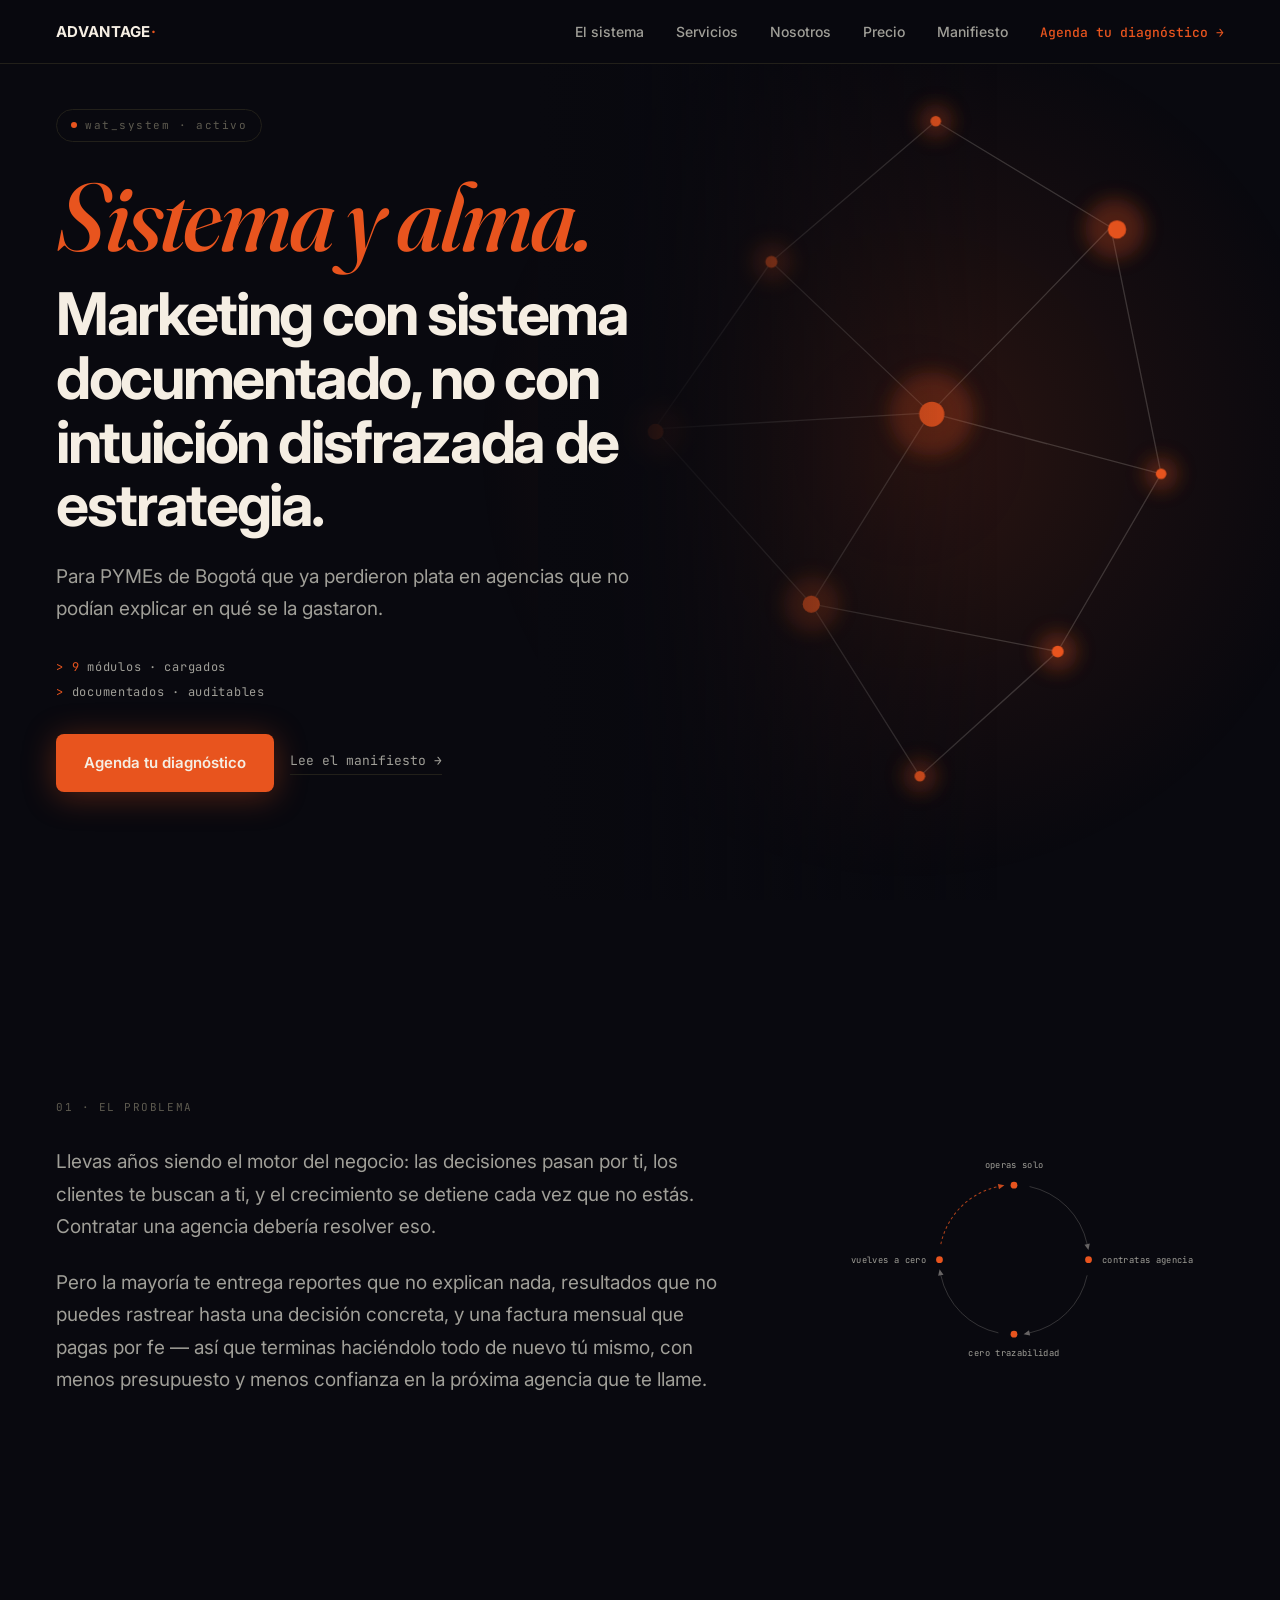
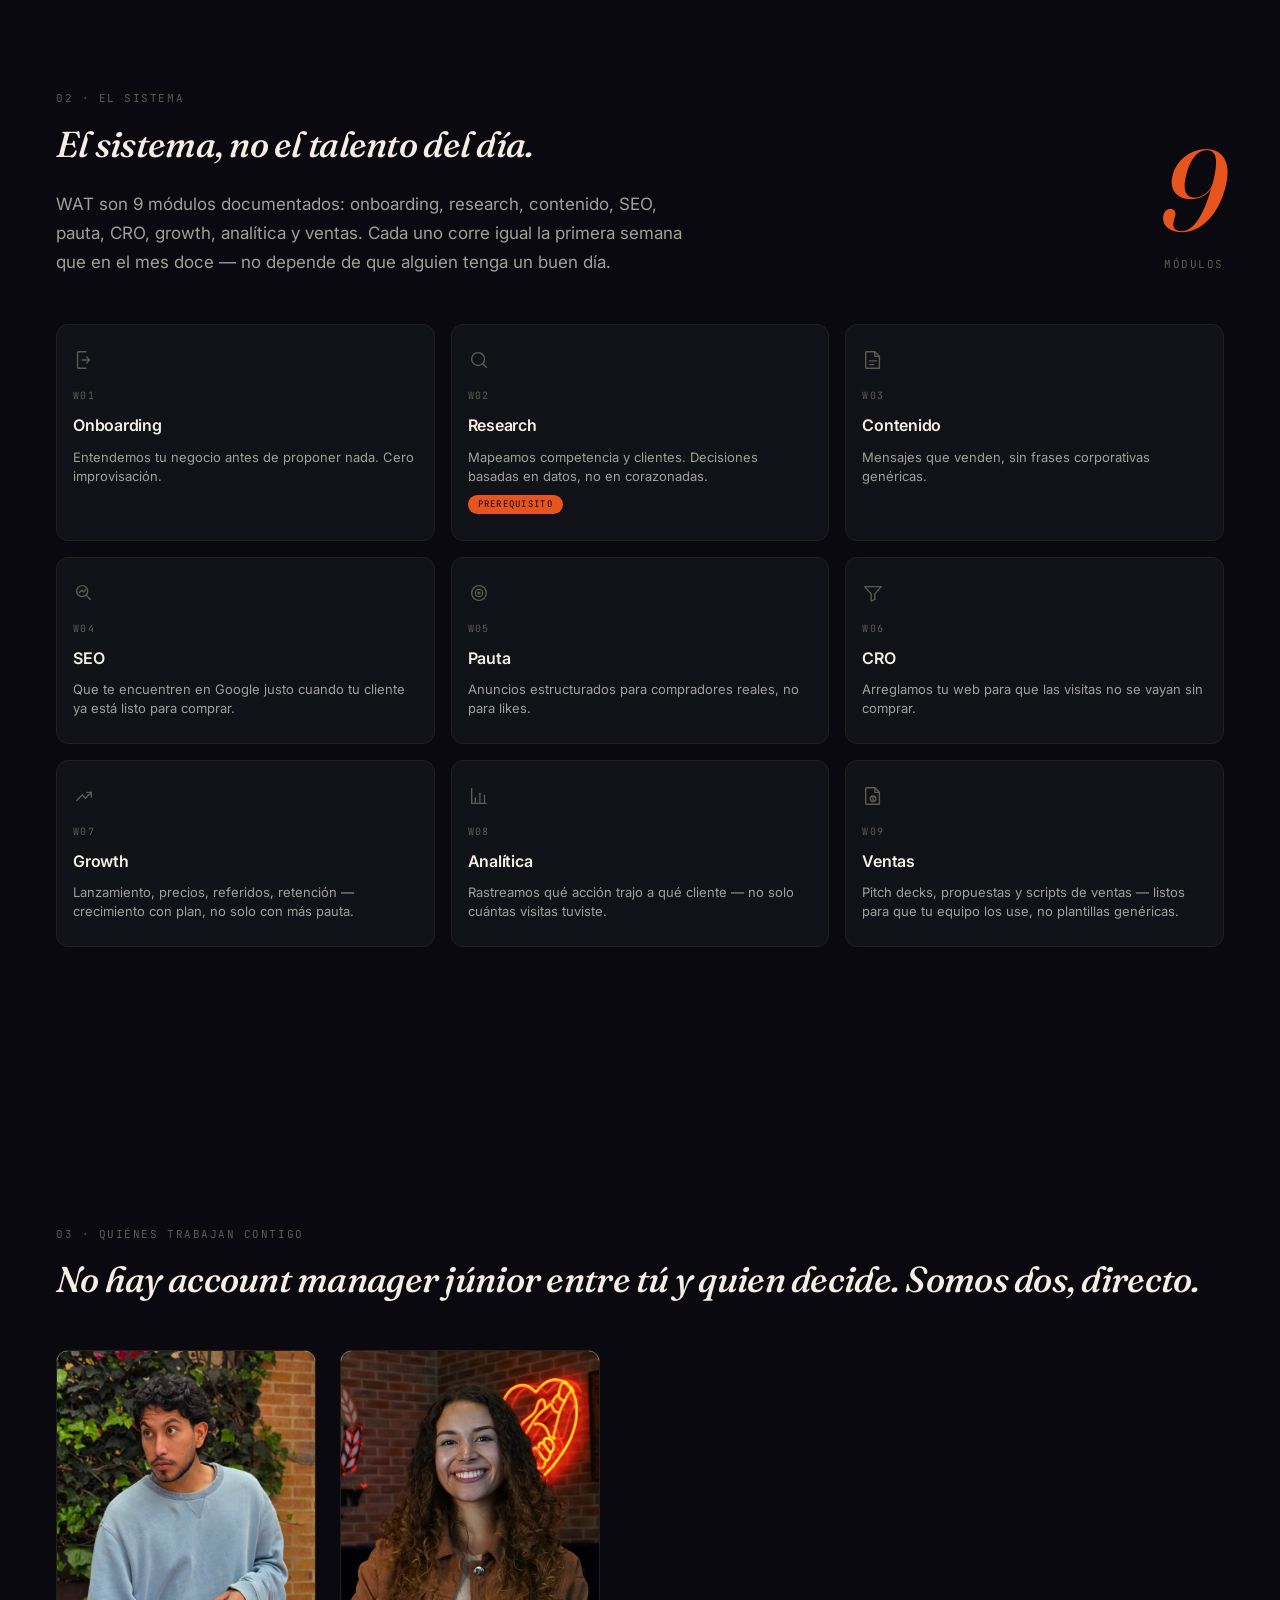
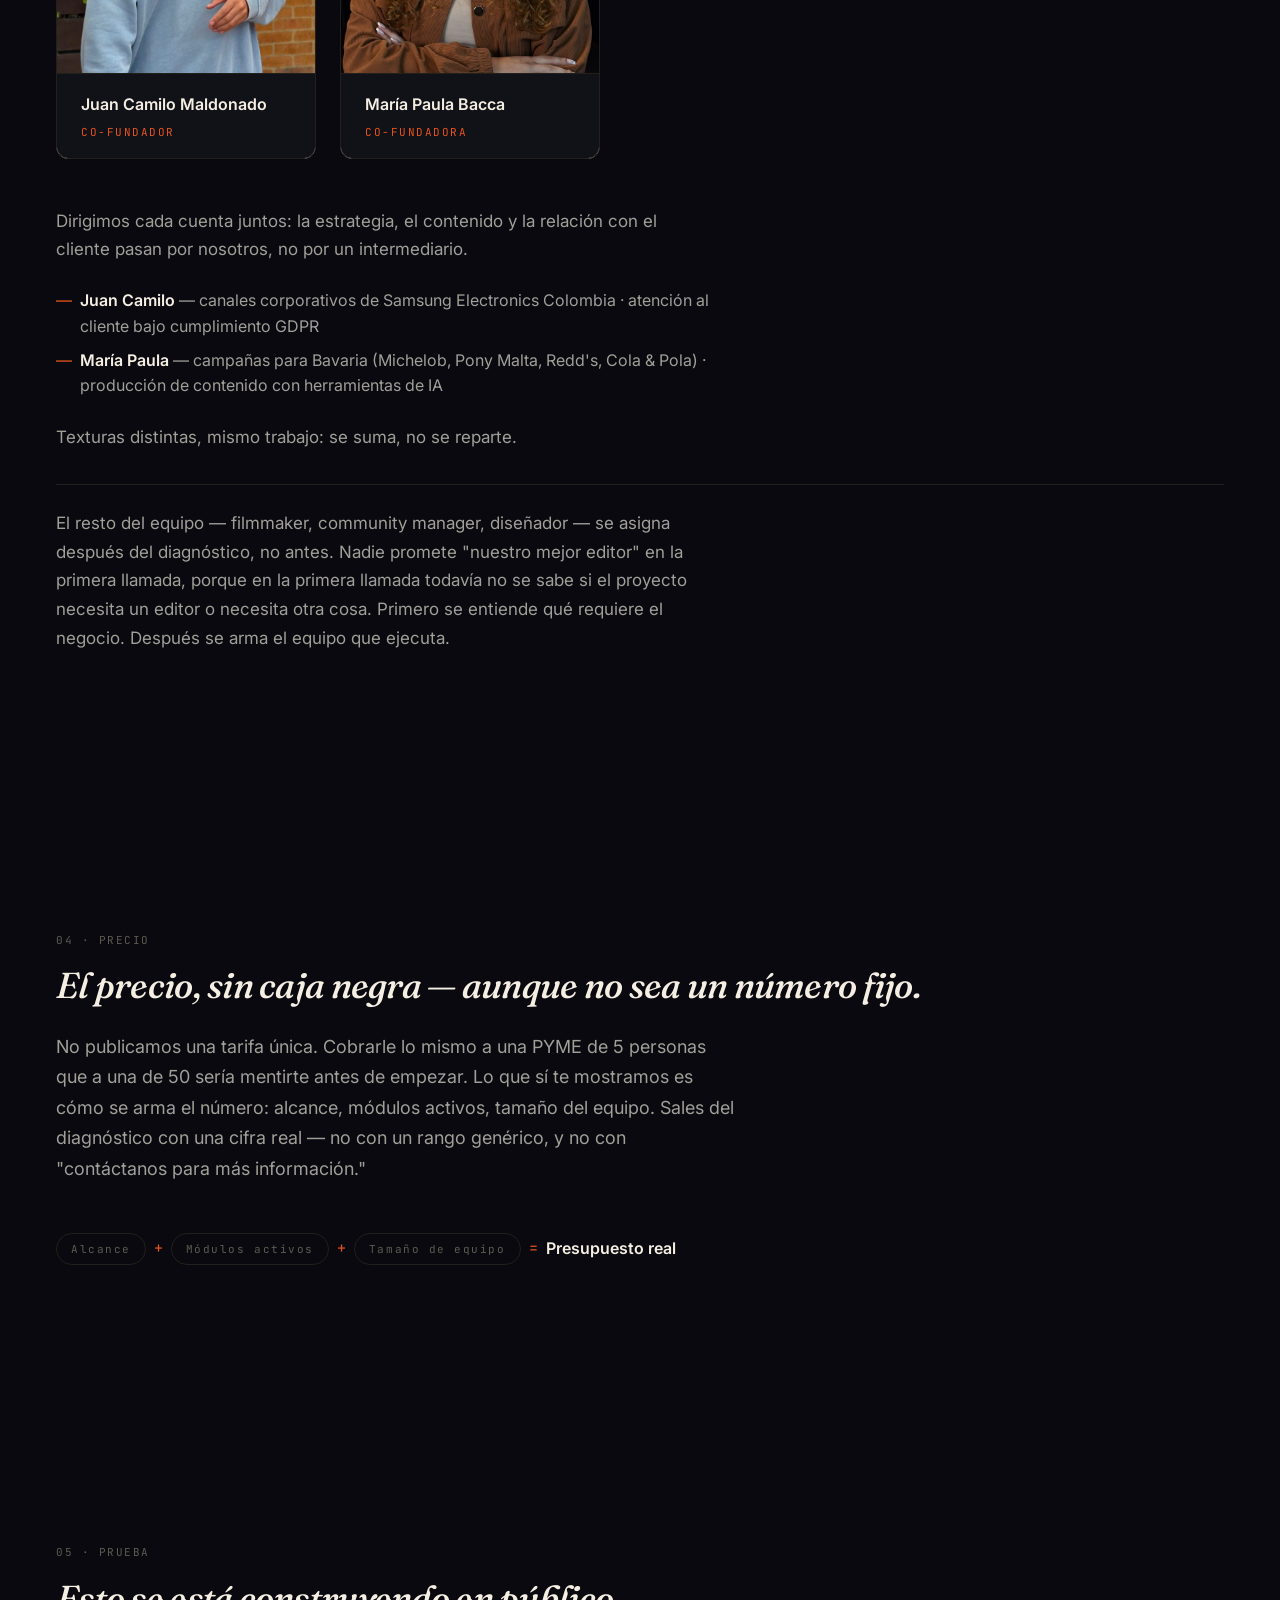
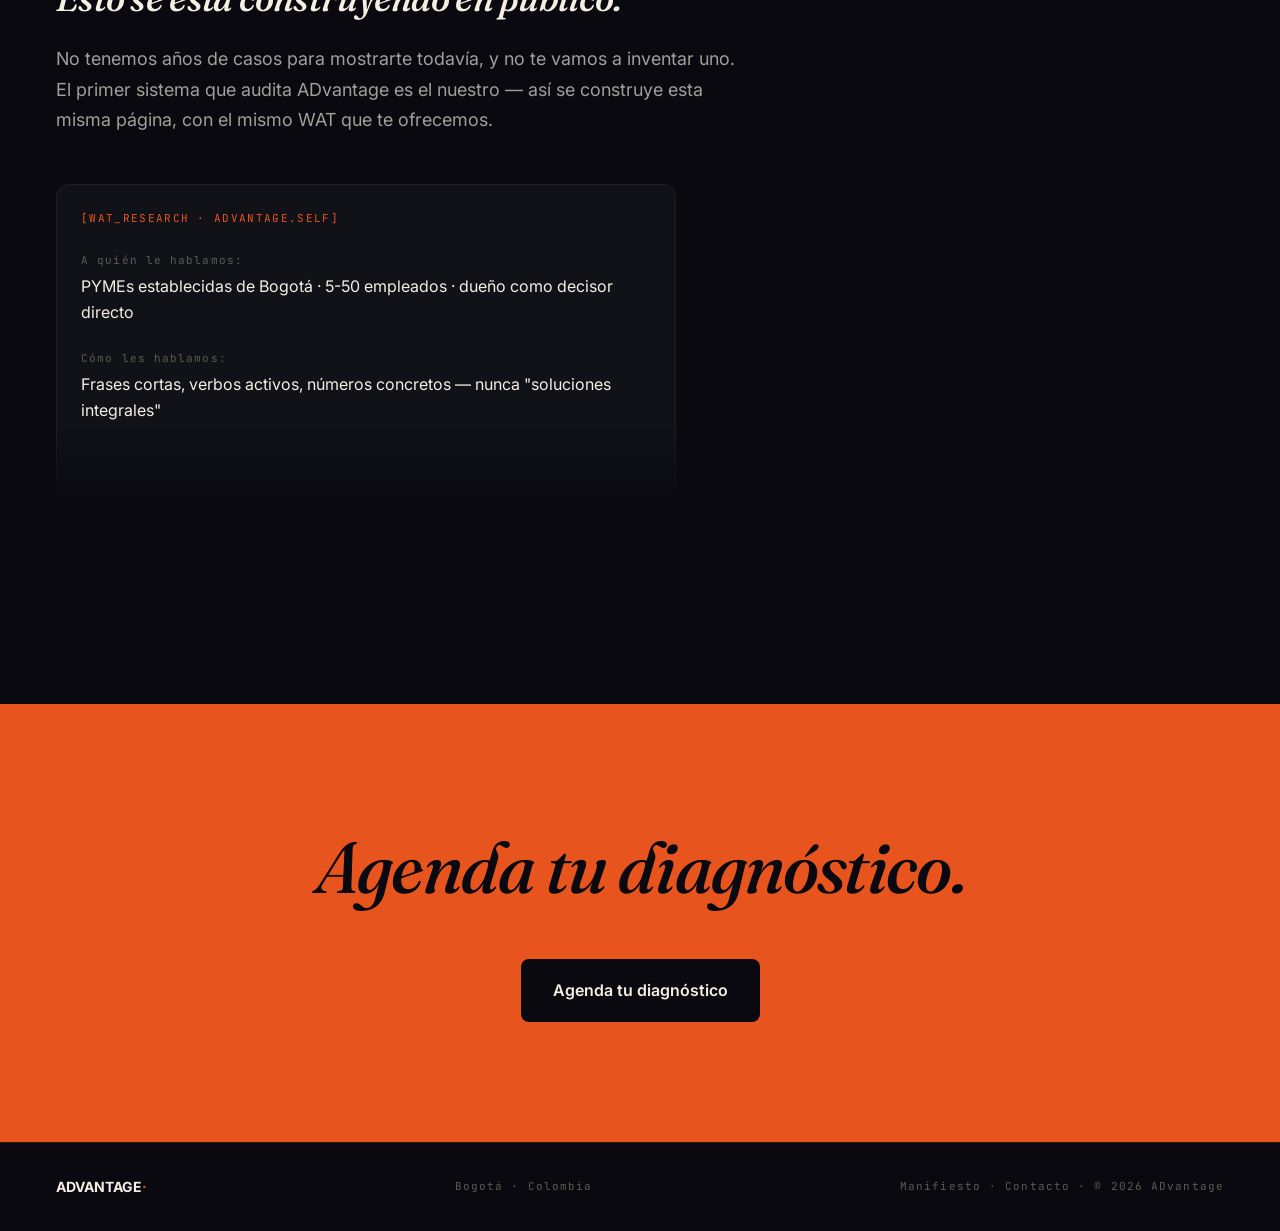
==== commit 8c5d8344: "Fix de timing del diagrama de ciclo: un trigger, dos tiempos El grupo 2 salía de su propio ScrollTri" ====
--- a/index.html
+++ b/index.html
@@ -486,7 +486,7 @@
     <div class="problema-cols">
       <div class="problema-texto">
         <p id="problemaP1" data-anim="parrafo">Llevas años siendo el motor del negocio: las decisiones pasan por ti, los clientes te buscan a ti, y el crecimiento se detiene cada vez que no estás. Contratar una agencia debería resolver eso.</p>
-        <p id="problemaP2" data-anim="parrafo">Pero la mayoría te entrega reportes que no explican nada, resultados que no puedes rastrear hasta una decisión concreta, y una factura mensual que pagas por fe — así que terminas haciéndolo todo de nuevo tú mismo, con menos presupuesto y menos confianza en la próxima agencia que te llame.</p>
+        <p data-anim="parrafo">Pero la mayoría te entrega reportes que no explican nada, resultados que no puedes rastrear hasta una decisión concreta, y una factura mensual que pagas por fe — así que terminas haciéndolo todo de nuevo tú mismo, con menos presupuesto y menos confianza en la próxima agencia que te llame.</p>
       </div>
       <!-- Diagrama de ciclo cerrado. aria-hidden: los dos párrafos de al lado
            ya dicen todo esto — el diagrama es refuerzo visual, no contenido
@@ -716,9 +716,13 @@
 <script src="assets/vendor/ScrollTrigger.min.js"></script>
 <script src="assets/js/site.js"></script>
 
-<!-- Diagrama de ciclo cerrado: los nodos entran atados a los mismos párrafos
-     que ya anima site.js, no con un trigger propio. Nodos 1-2 con el primer
-     párrafo; nodos 3-4 y la flecha de cierre con el segundo. -->
+<!-- Diagrama de ciclo cerrado: un solo trigger, dos tiempos. El grupo 2 salía
+     antes de su propio ScrollTrigger sobre el segundo párrafo, pero los dos
+     párrafos están a ~120px, así que ambos triggers disparaban casi juntos y
+     la secuencia no se percibía. Ahora el grupo 2 sale del mismo disparo con
+     un delay fijo: el ritmo lo marca el tiempo, no la distancia del layout
+     (que además cambia con el ancho de pantalla y con cualquier edición del
+     copy). -->
 <script>
 (function () {
   var ciclo = document.getElementById('cicloProblema');
@@ -727,19 +731,18 @@
     1: ciclo.querySelector('[data-ciclo="1"]'),
     2: ciclo.querySelector('[data-ciclo="2"]')
   };
+  var parrafo1 = document.getElementById('problemaP1');
+  if (!parrafo1) return;
   // Sin GSAP o con reduced-motion el diagrama queda visible, sin animar
   if (!window.gsap || window.matchMedia('(prefers-reduced-motion: reduce)').matches) return;
 
   gsap.set([grupos[1], grupos[2]], { opacity: 0 });
-  [['problemaP1', 1], ['problemaP2', 2]].forEach(function (par) {
-    var parrafo = document.getElementById(par[0]);
-    if (!parrafo) return;
-    ScrollTrigger.create({
-      trigger: parrafo, start: 'top 80%', once: true,
-      onEnter: function () {
-        gsap.to(grupos[par[1]], { opacity: 1, duration: 0.7, ease: 'power2.out' });
-      }
-    });
+  ScrollTrigger.create({
+    trigger: parrafo1, start: 'top 80%', once: true,
+    onEnter: function () {
+      gsap.to(grupos[1], { opacity: 1, duration: 0.7, ease: 'power2.out' });
+      gsap.to(grupos[2], { opacity: 1, duration: 0.7, ease: 'power2.out', delay: 0.35 });
+    }
   });
 })();
 </script>
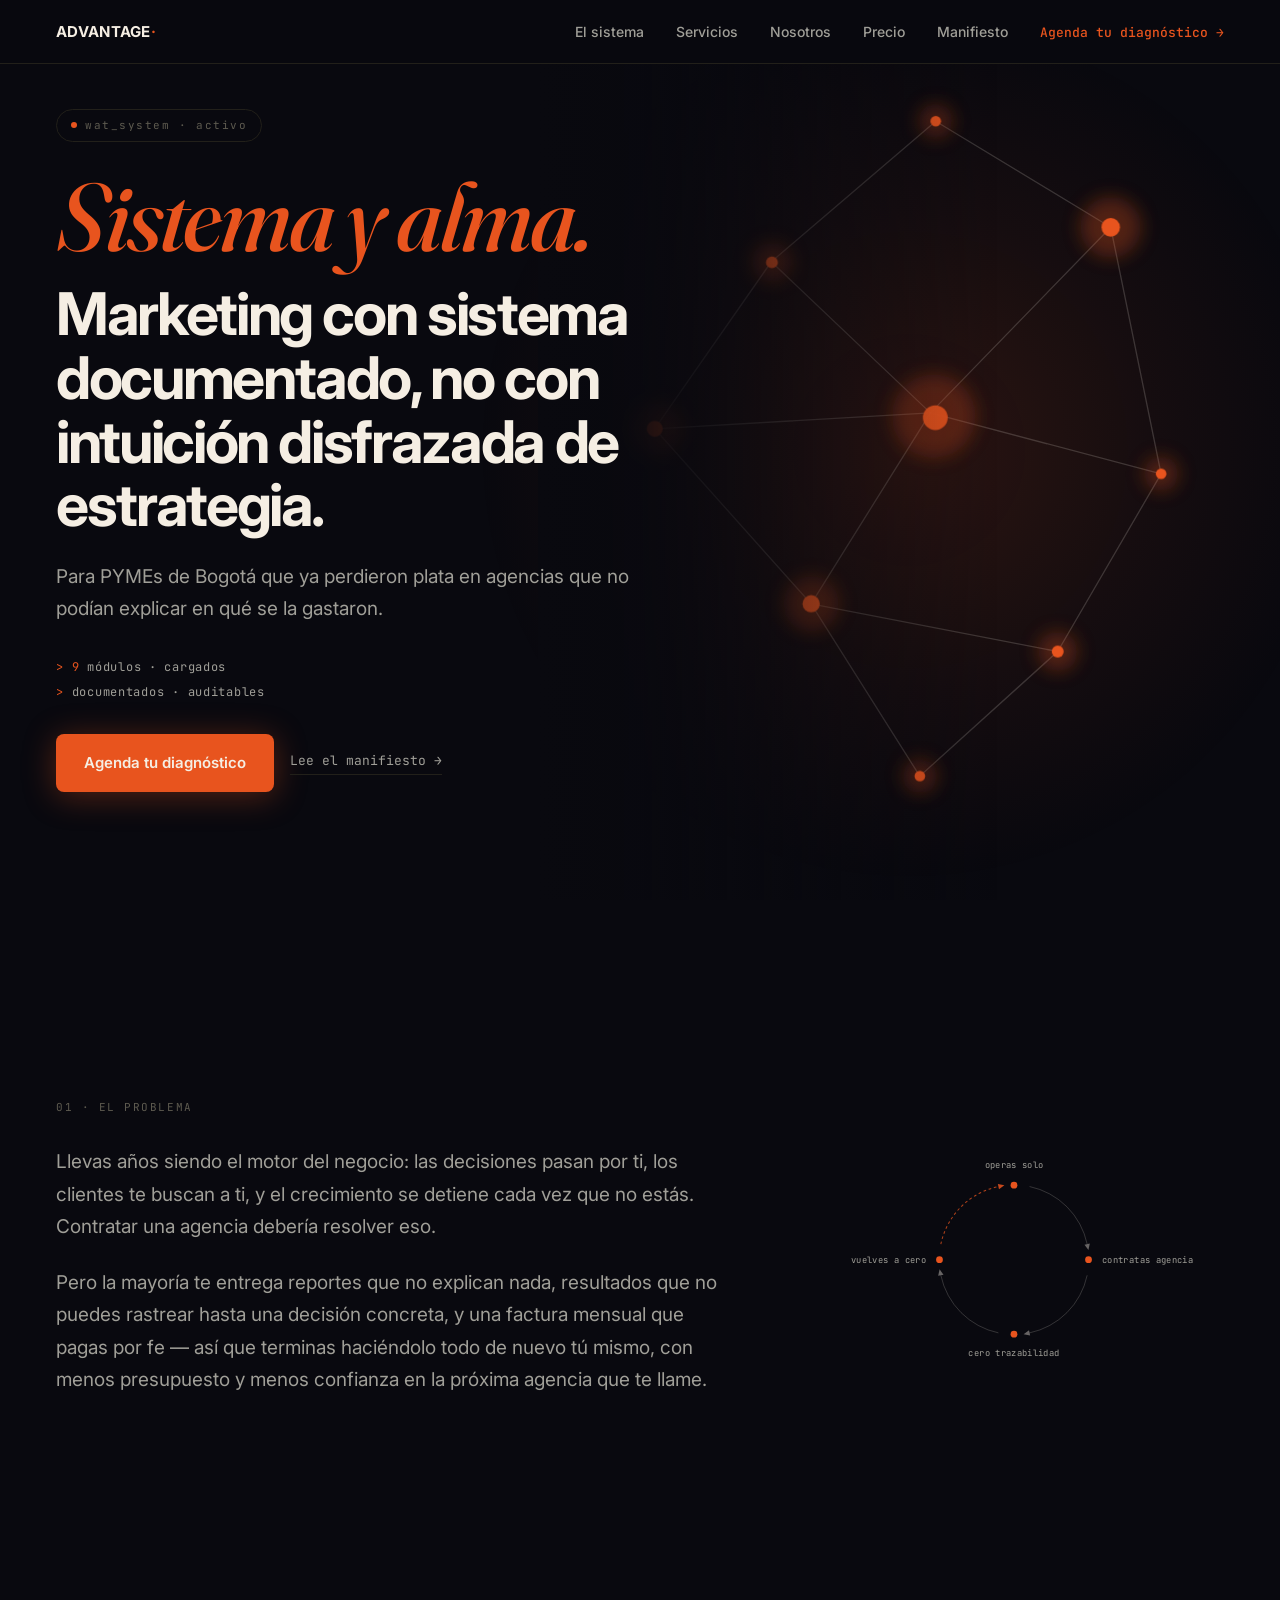
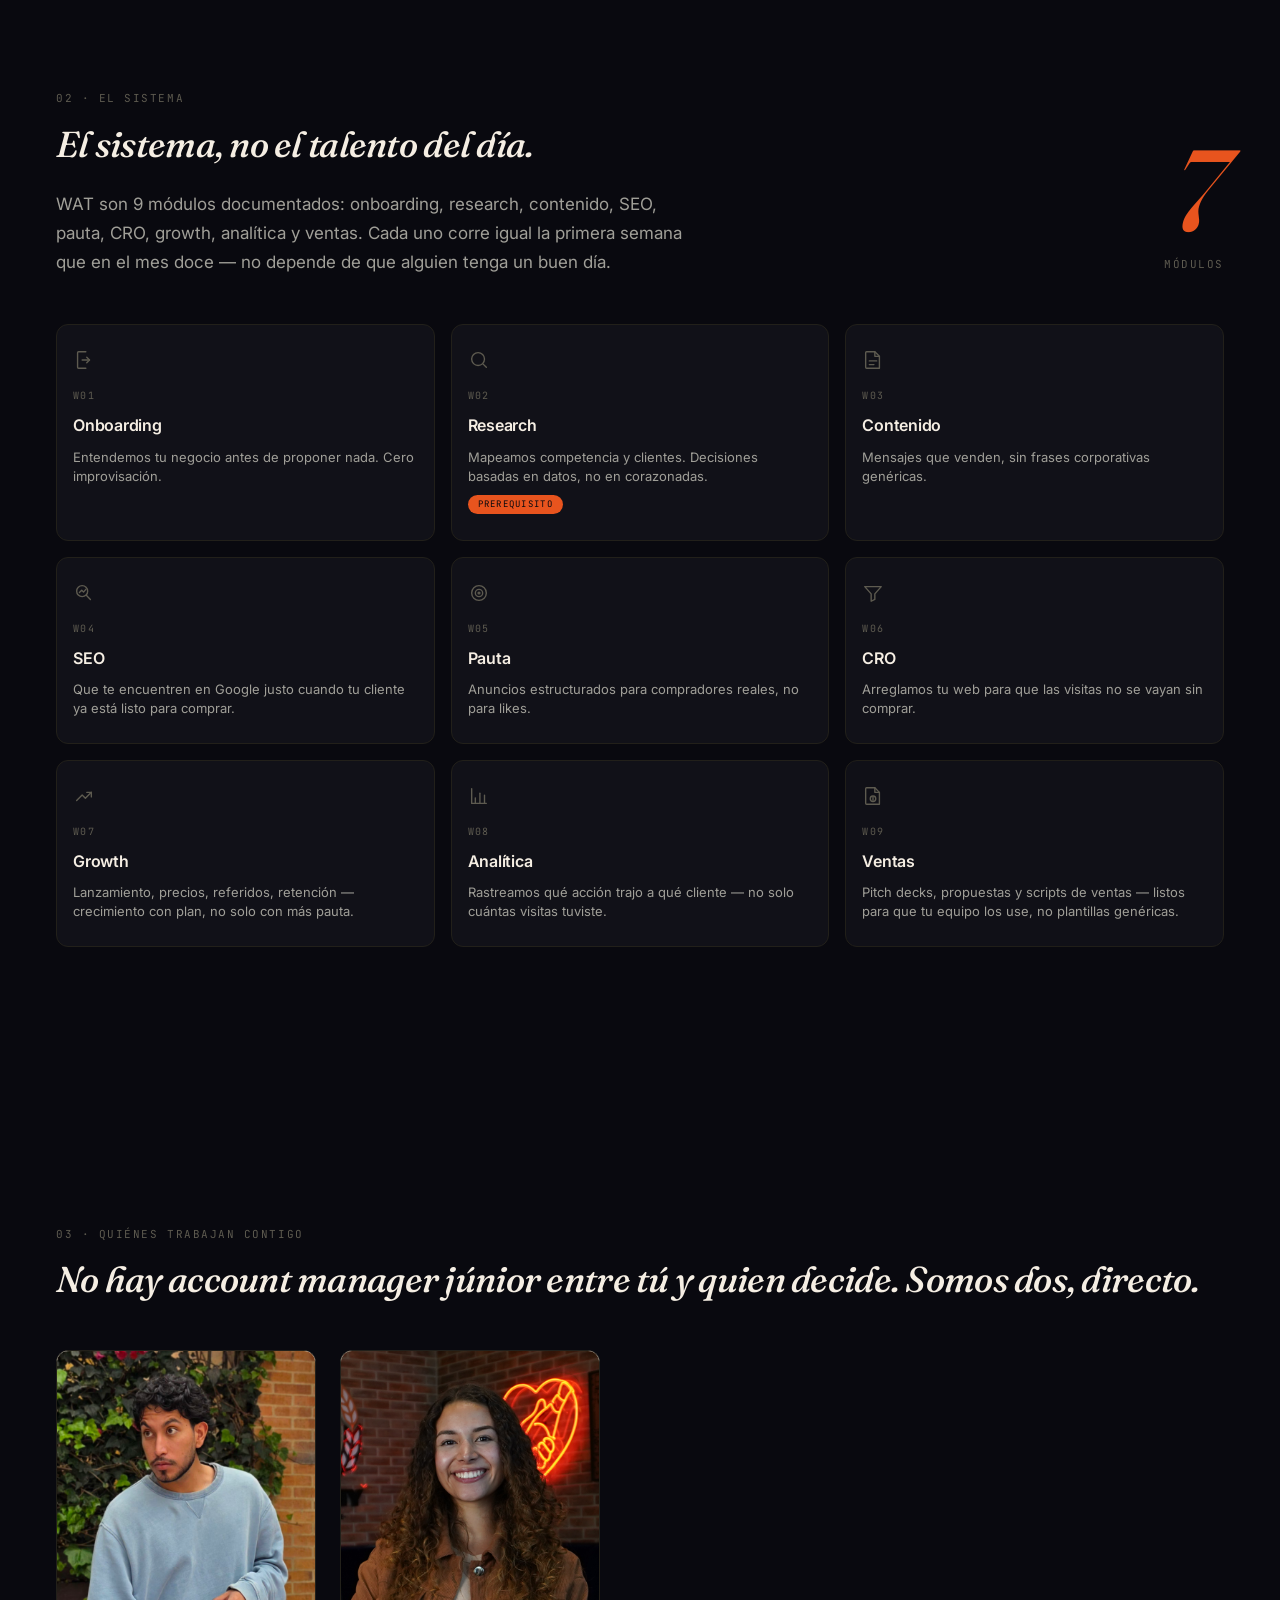
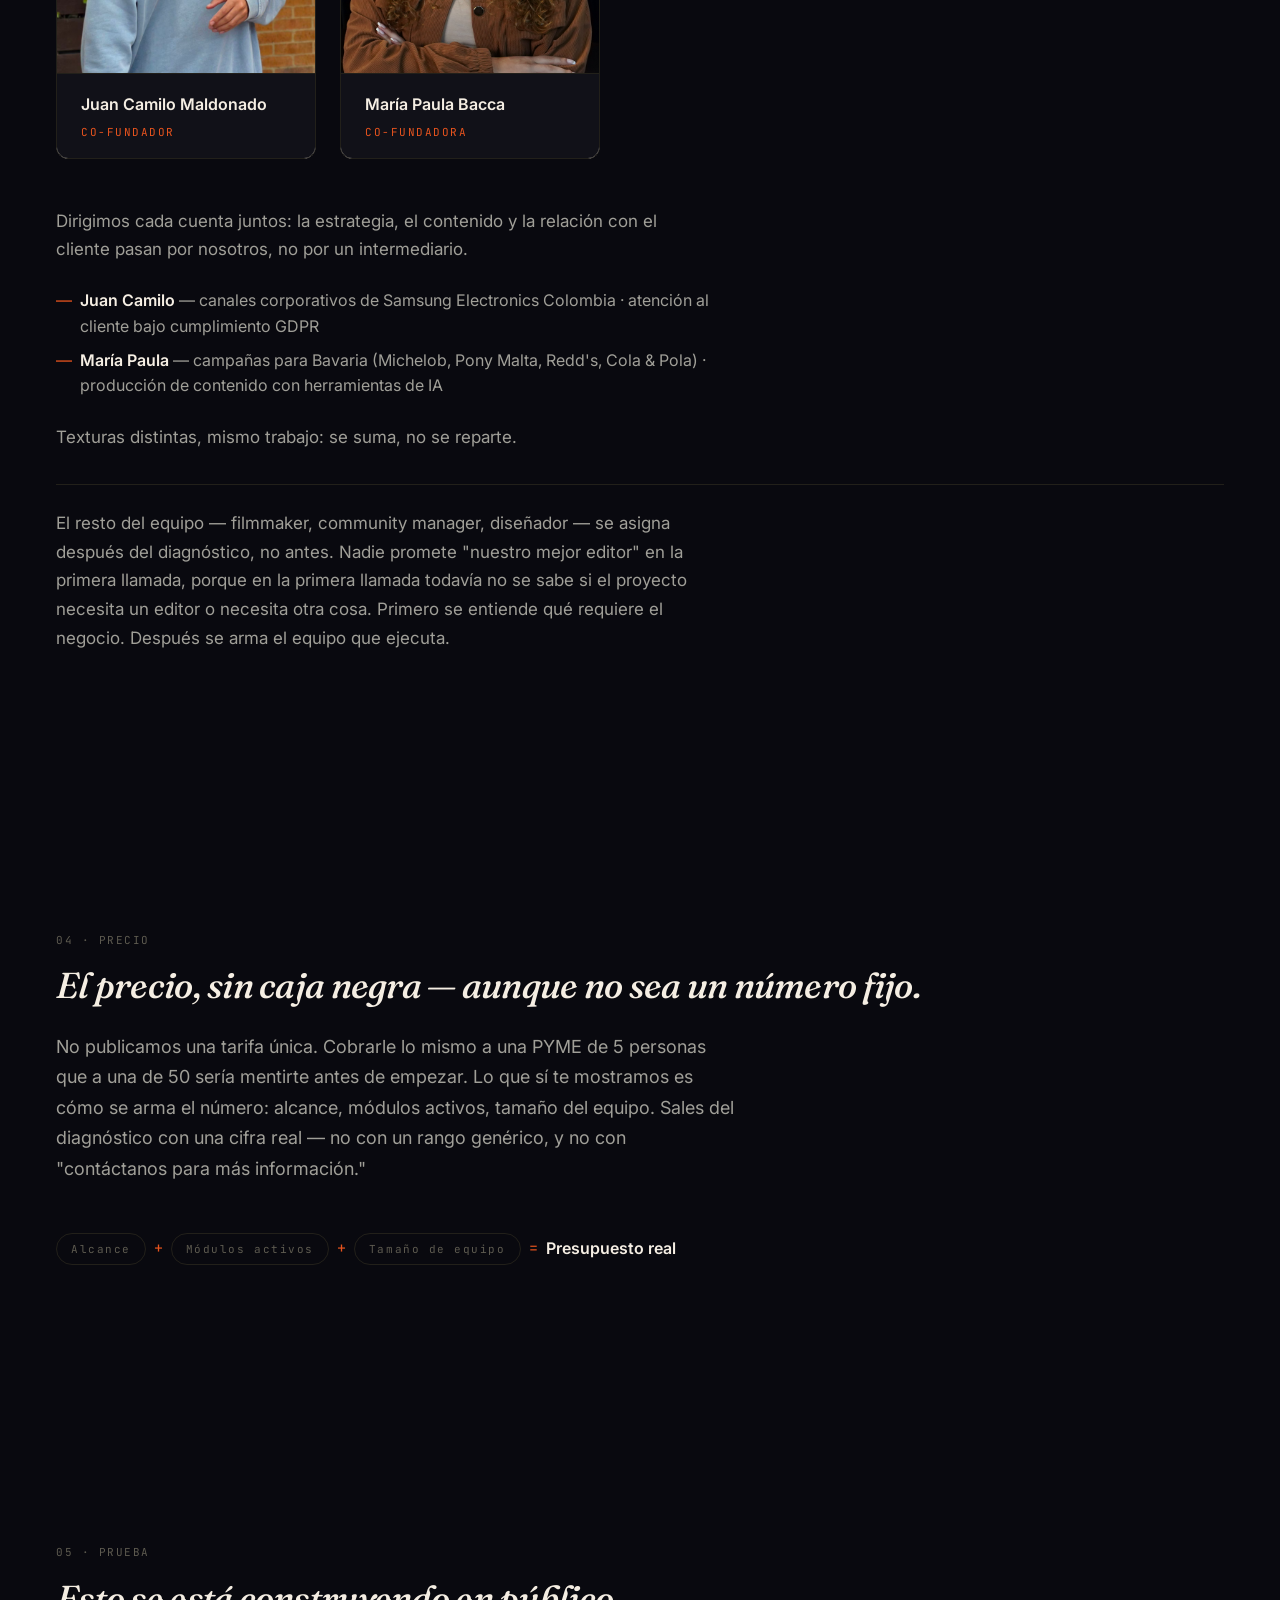
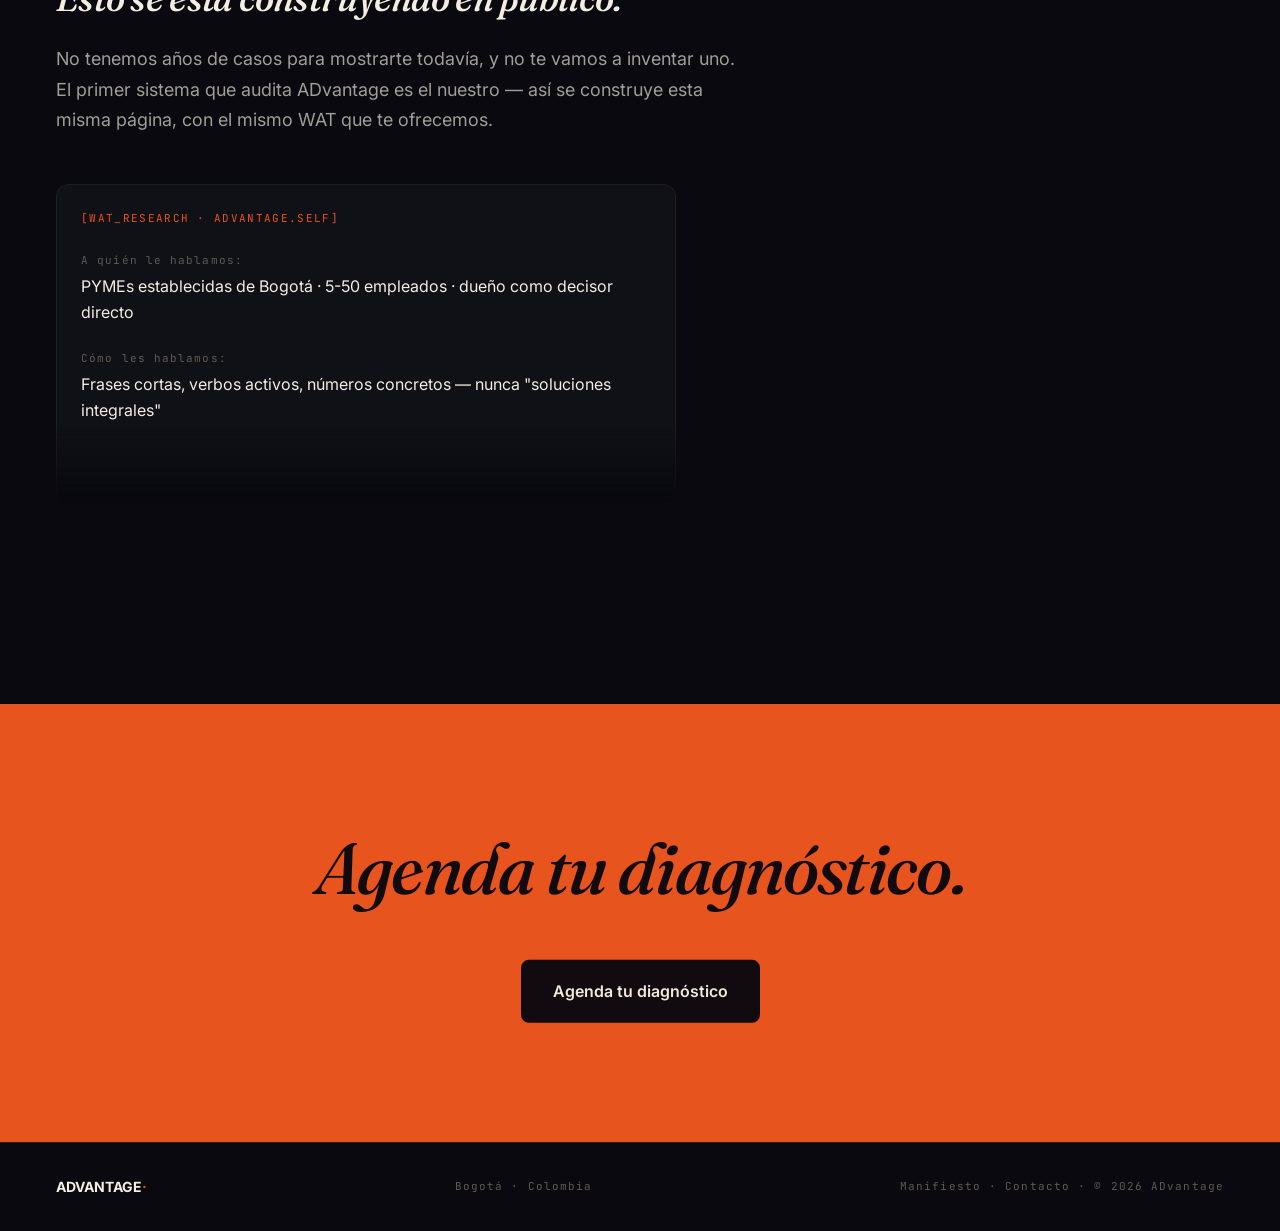
==== commit 697cb294: "Agregar Google Analytics 4 (G-459HMES21Q) Snippet oficial de gtag.js justo después de <head> en las " ====
--- a/index.html
+++ b/index.html
@@ -1,6 +1,15 @@
 <!DOCTYPE html>
 <html lang="es">
 <head>
+<!-- Google tag (gtag.js) -->
+<script async src="https://www.googletagmanager.com/gtag/js?id=G-459HMES21Q"></script>
+<script>
+  window.dataLayer = window.dataLayer || [];
+  function gtag(){dataLayer.push(arguments);}
+  gtag('js', new Date());
+
+  gtag('config', 'G-459HMES21Q');
+</script>
 <meta charset="UTF-8">
 <meta name="viewport" content="width=device-width, initial-scale=1.0">
 <title>ADvantage · Sistema y alma</title>
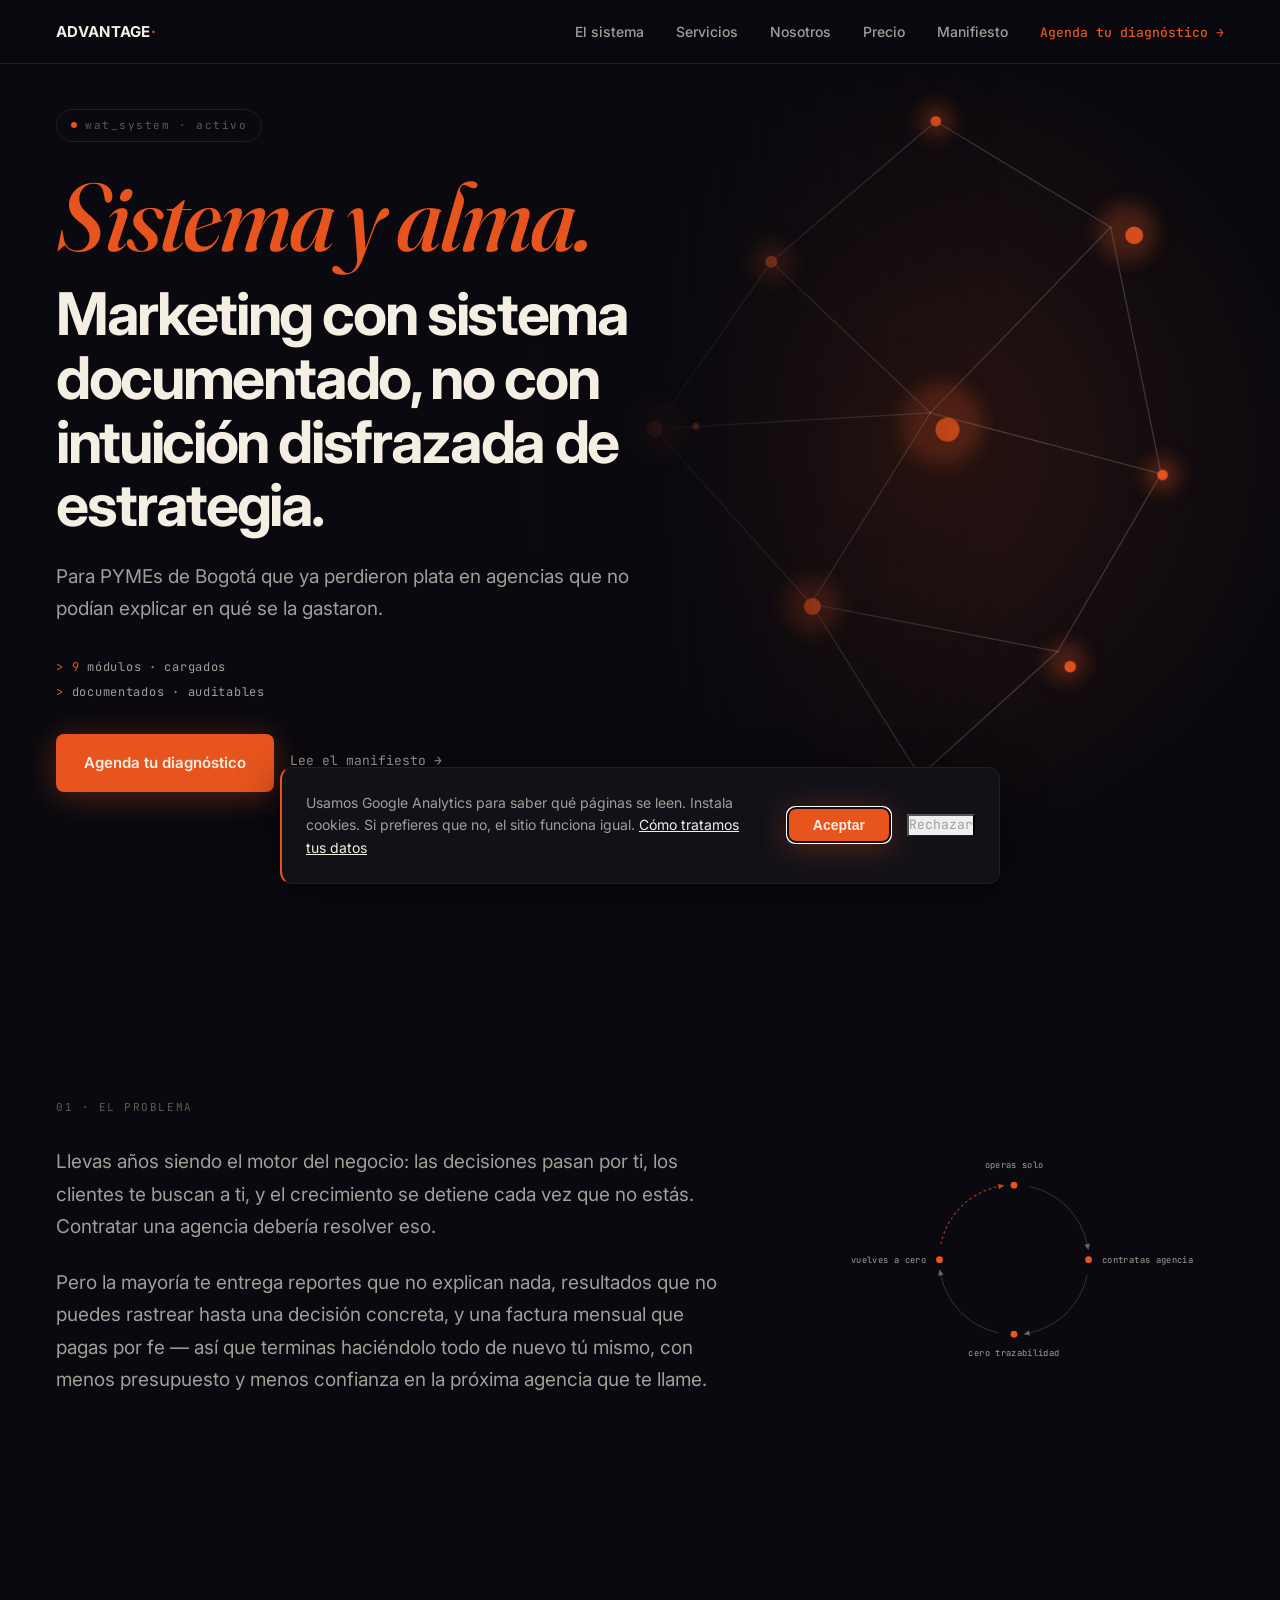
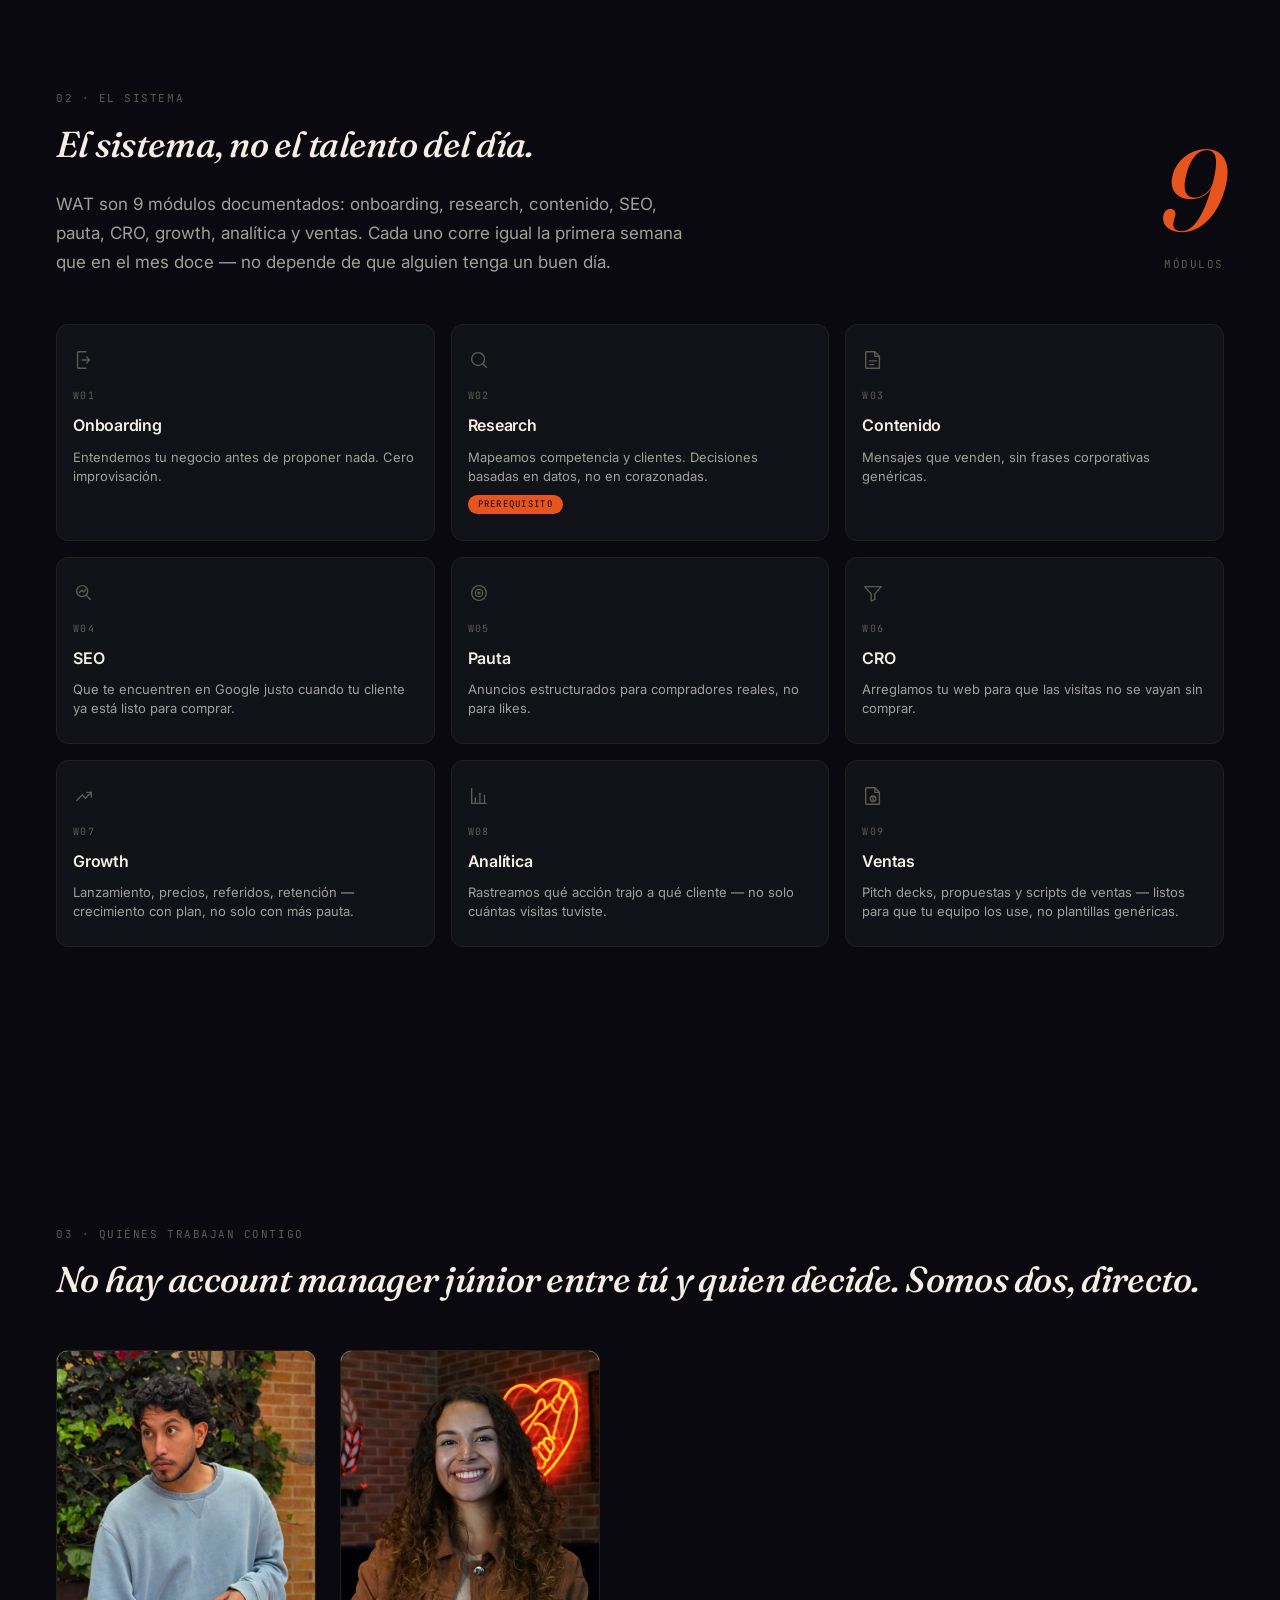
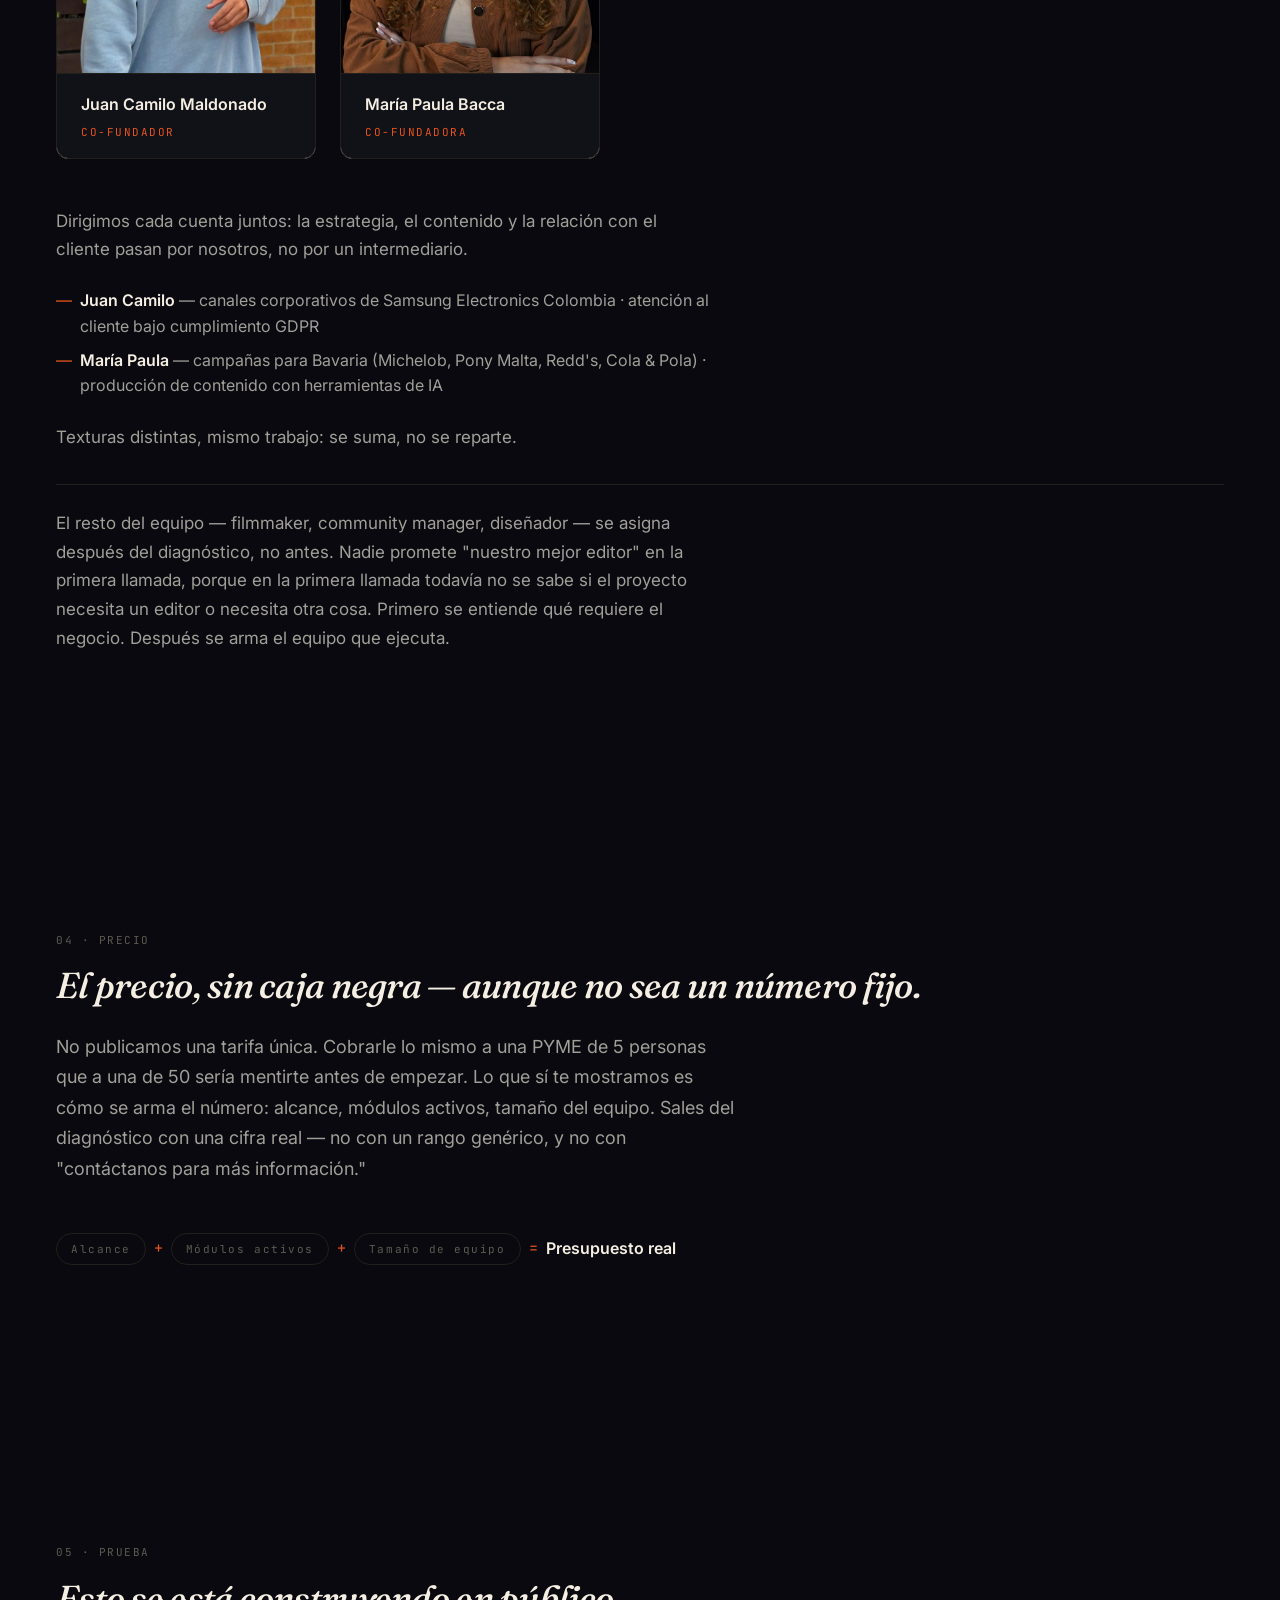
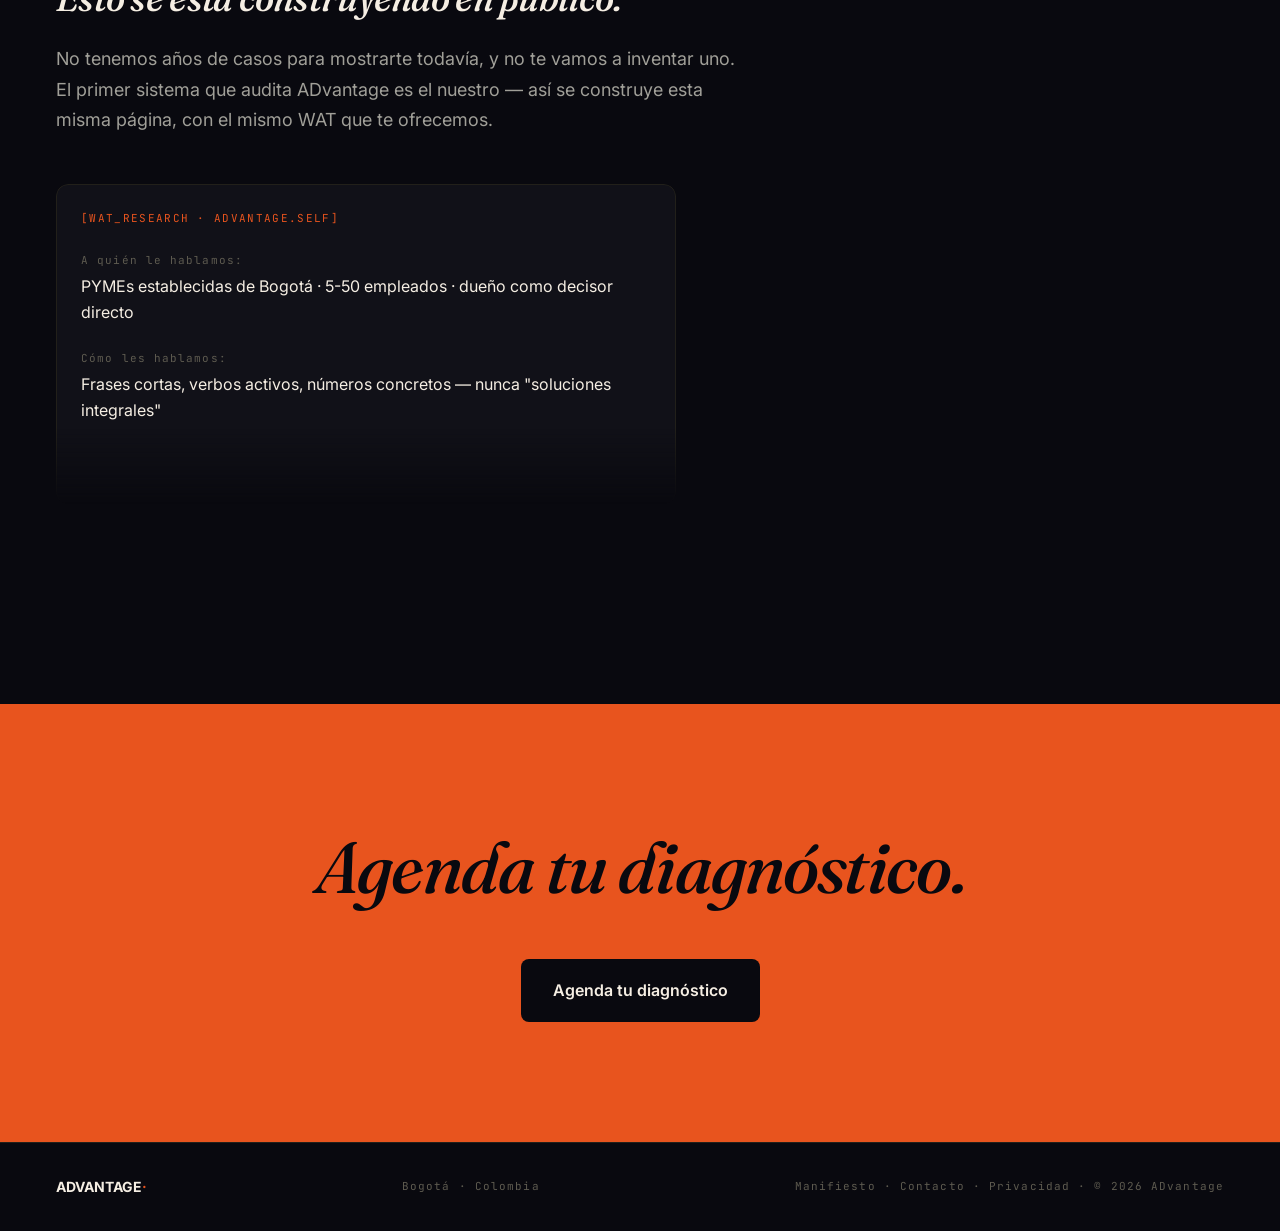
==== commit 11f78b70: "Consentimiento de cookies y política de tratamiento de datos GA4 instala cookies y el sitio no tenía" ====
--- a/index.html
+++ b/index.html
@@ -1,15 +1,9 @@
 <!DOCTYPE html>
 <html lang="es">
 <head>
-<!-- Google tag (gtag.js) -->
-<script async src="https://www.googletagmanager.com/gtag/js?id=G-459HMES21Q"></script>
-<script>
-  window.dataLayer = window.dataLayer || [];
-  function gtag(){dataLayer.push(arguments);}
-  gtag('js', new Date());
-
-  gtag('config', 'G-459HMES21Q');
-</script>
+<!-- Google Analytics con consentimiento previo: consent.js no carga
+     gtag.js hasta que la persona acepta. Ver privacidad.html. -->
+<script src="assets/js/consent.js"></script>
 <meta charset="UTF-8">
 <meta name="viewport" content="width=device-width, initial-scale=1.0">
 <title>ADvantage · Sistema y alma</title>
@@ -716,7 +710,7 @@
   <div class="wrap">
     <span class="foot-logo">ADVANTAGE<span class="dot">·</span></span>
     <span class="foot-meta">Bogotá · Colombia</span>
-    <span class="foot-meta"><a href="manifiesto.html">Manifiesto</a> · <a href="contacto.html">Contacto</a> · © 2026 ADvantage</span>
+    <span class="foot-meta"><a href="manifiesto.html">Manifiesto</a> · <a href="contacto.html">Contacto</a> · <a href="privacidad.html">Privacidad</a> · © 2026 ADvantage</span>
   </div>
 </footer>
 
--- a/assets/css/shared.css
+++ b/assets/css/shared.css
@@ -427,6 +427,50 @@
 footer a:hover { color: var(--muted); }
 
 /* ============================
+   Banner de consentimiento de cookies — lo inyecta assets/js/consent.js.
+   Ancla abajo y no tapa el contenido: es una barra, no un modal que bloquee.
+============================ */
+.cookie-banner {
+  position: fixed;
+  left: var(--sp-md); right: var(--sp-md); bottom: var(--sp-md);
+  z-index: 100;
+  max-width: 720px;
+  margin: 0 auto;
+  background: var(--ink);
+  border: 1px solid var(--border);
+  border-left: 2px solid var(--ember);
+  border-radius: 12px;
+  padding: var(--sp-lg);
+  display: flex; align-items: center; flex-wrap: wrap;
+  gap: var(--sp-md) var(--sp-lg);
+  box-shadow: 0 8px 40px rgba(0,0,0,0.5);
+}
+.cookie-texto {
+  flex: 1 1 320px;
+  font-size: 14px; line-height: 1.6;
+  color: var(--muted);
+  max-width: none;
+}
+.cookie-texto a { color: var(--cream); text-decoration: underline; }
+.cookie-texto a:hover { color: var(--ember-hover); }
+.cookie-acciones { display: flex; align-items: center; gap: var(--sp-md); flex-wrap: wrap; }
+.cookie-acciones .btn-primary { padding: var(--sp-sm) var(--sp-lg); font-size: 14px; }
+/* En móvil el banner es una barra fija abajo y el CTA del hero cae justo ahí,
+   así que cada pixel de alto se lo come al botón principal. Se compacta: texto
+   más chico, padding ajustado y los dos botones en la misma fila. */
+@media (max-width: 560px) {
+  .cookie-banner {
+    left: var(--sp-sm); right: var(--sp-sm); bottom: var(--sp-sm);
+    padding: var(--sp-md);
+    gap: var(--sp-sm) var(--sp-md);
+  }
+  .cookie-texto { flex: 1 1 100%; font-size: 13px; line-height: 1.5; }
+  .cookie-acciones { width: 100%; }
+  .cookie-acciones .btn-primary { flex: 1; justify-content: center; }
+  .cookie-acciones .btn-ghost { flex: 0 0 auto; }
+}
+
+/* ============================
    Motion — respeto a prefers-reduced-motion
 ============================ */
 @media (prefers-reduced-motion: reduce) {
